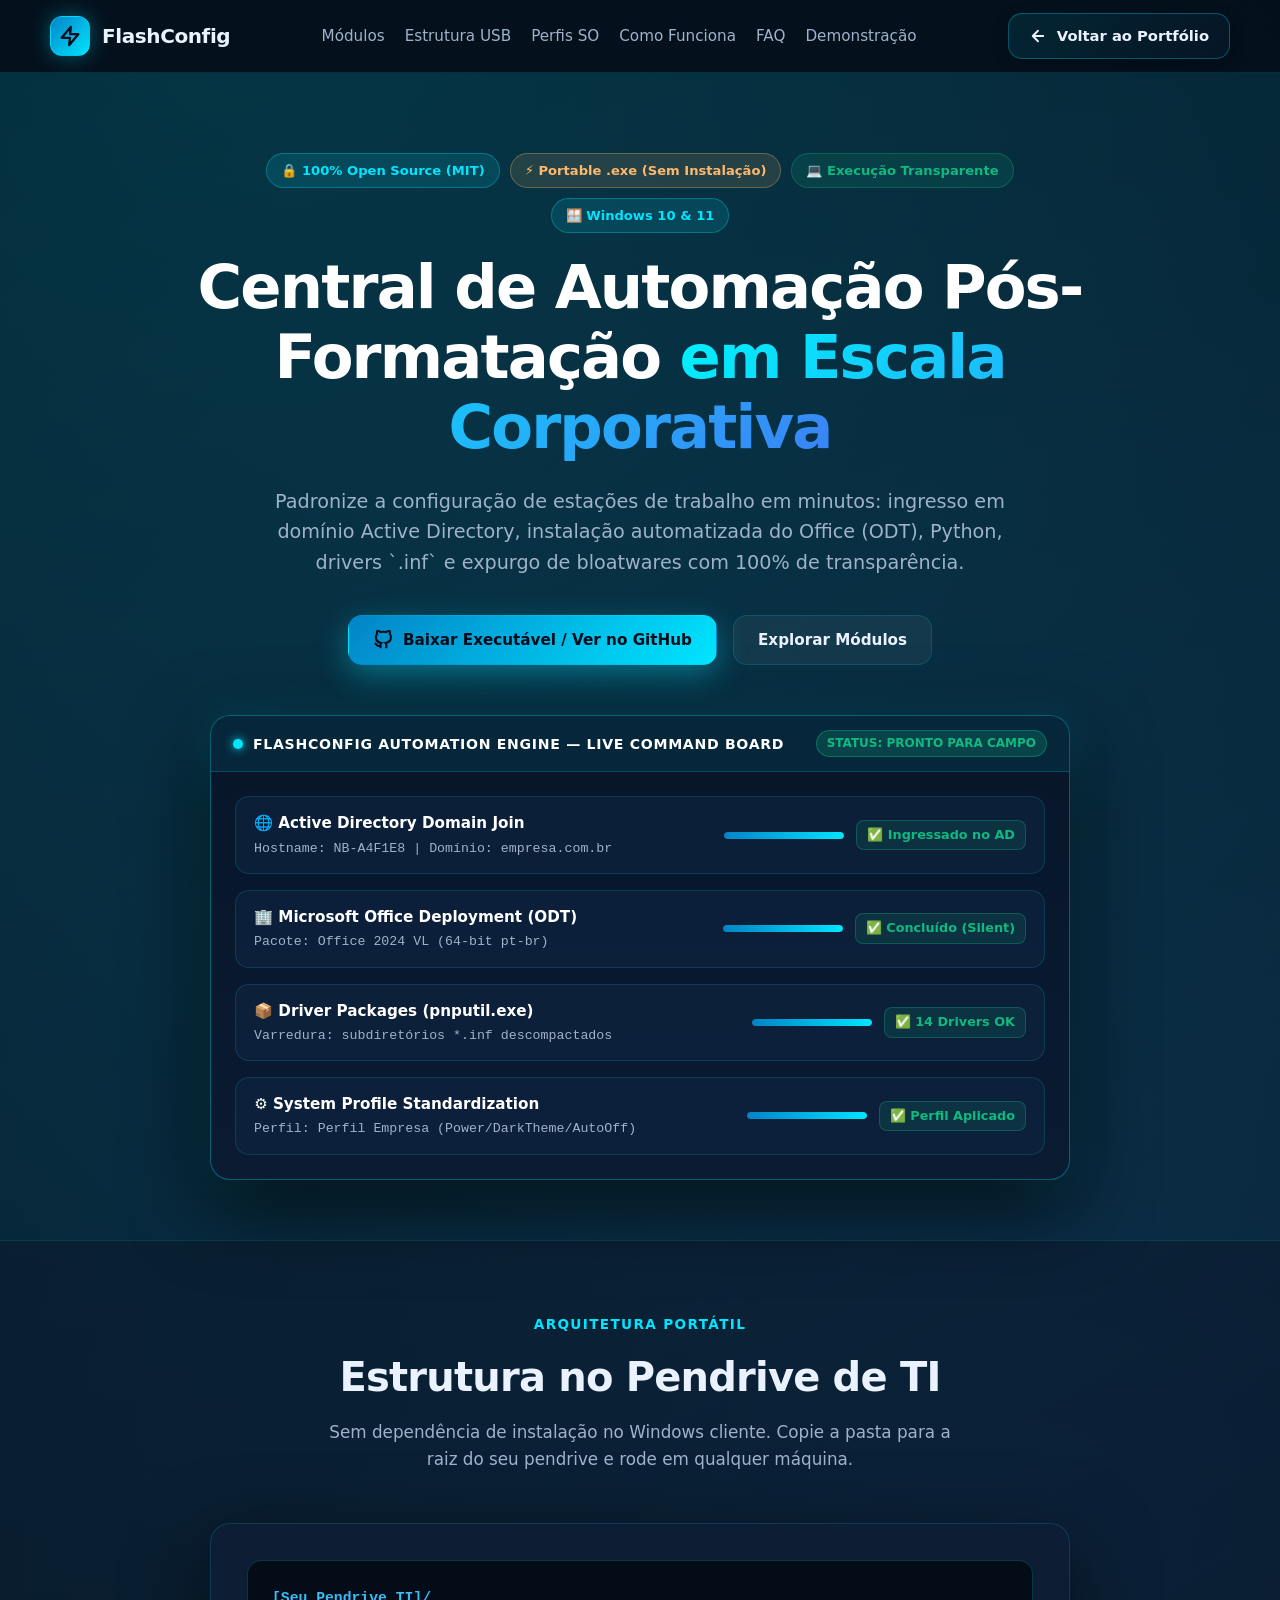
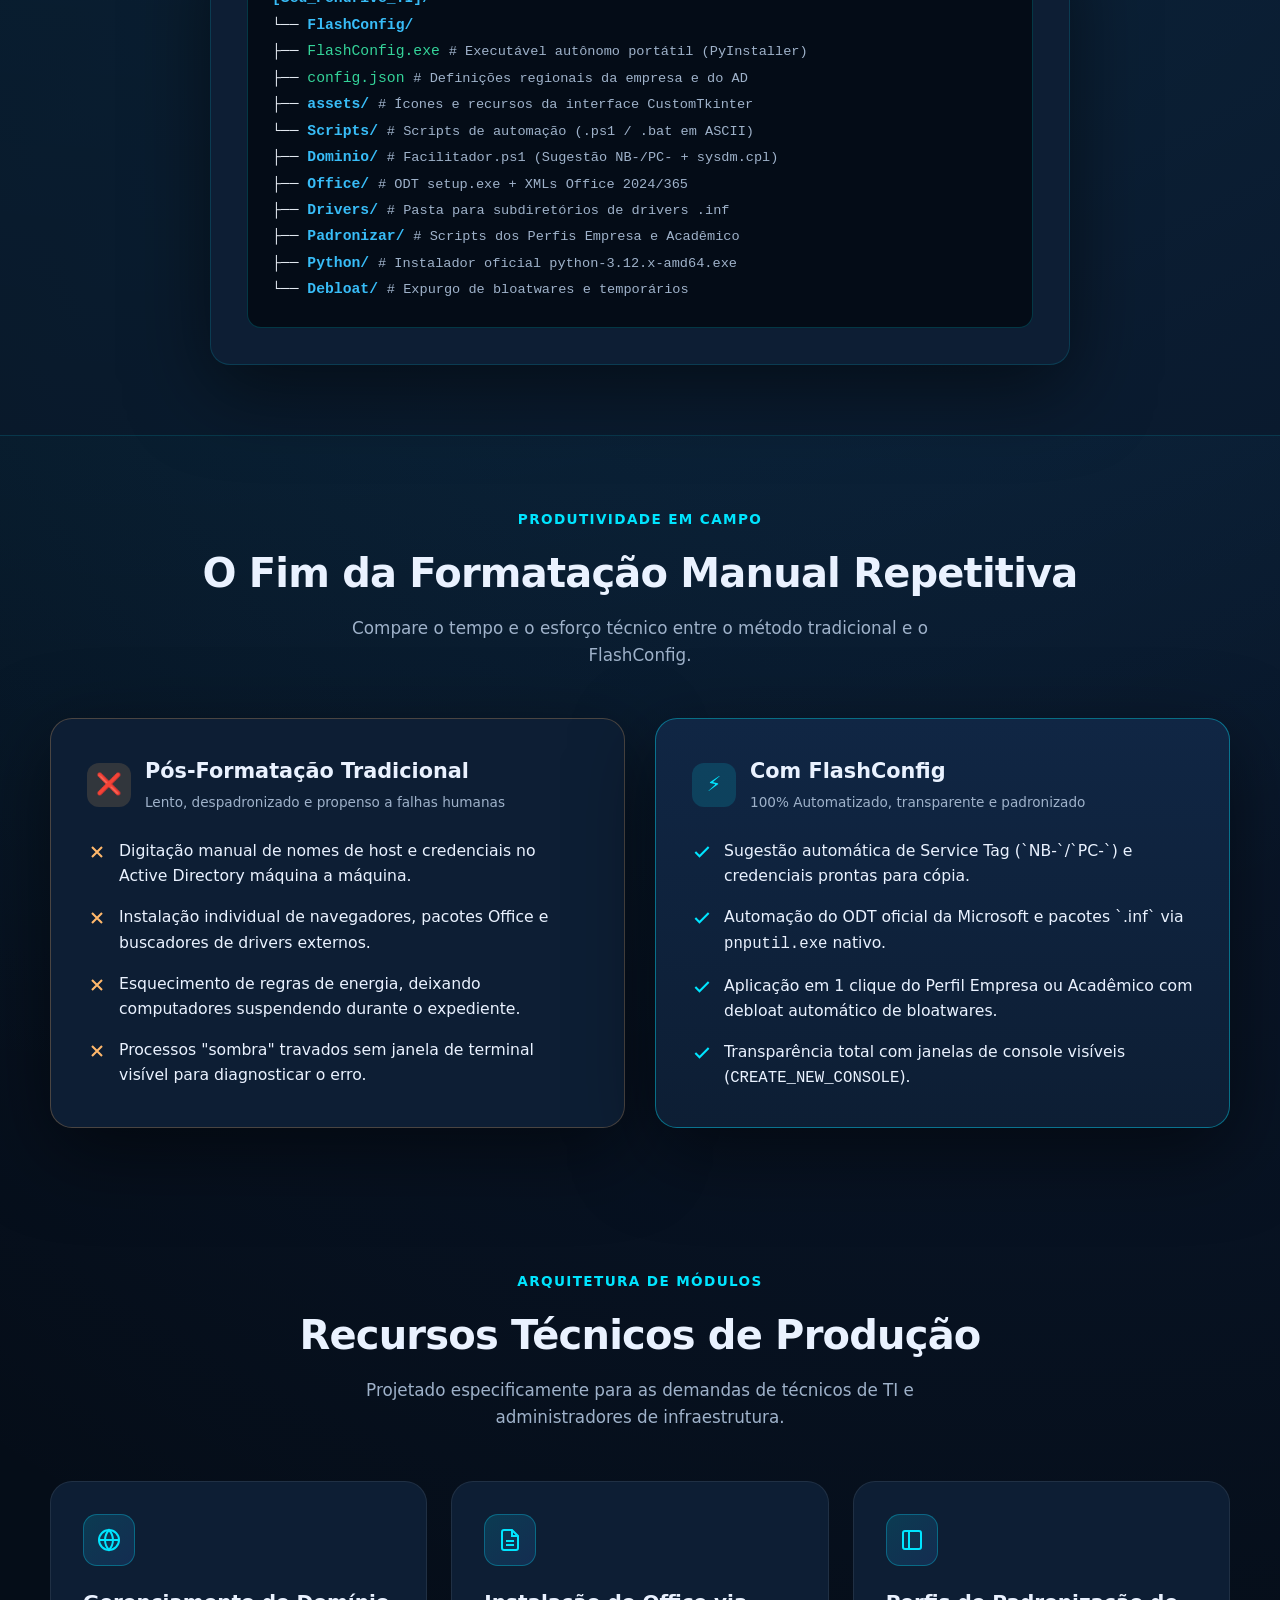
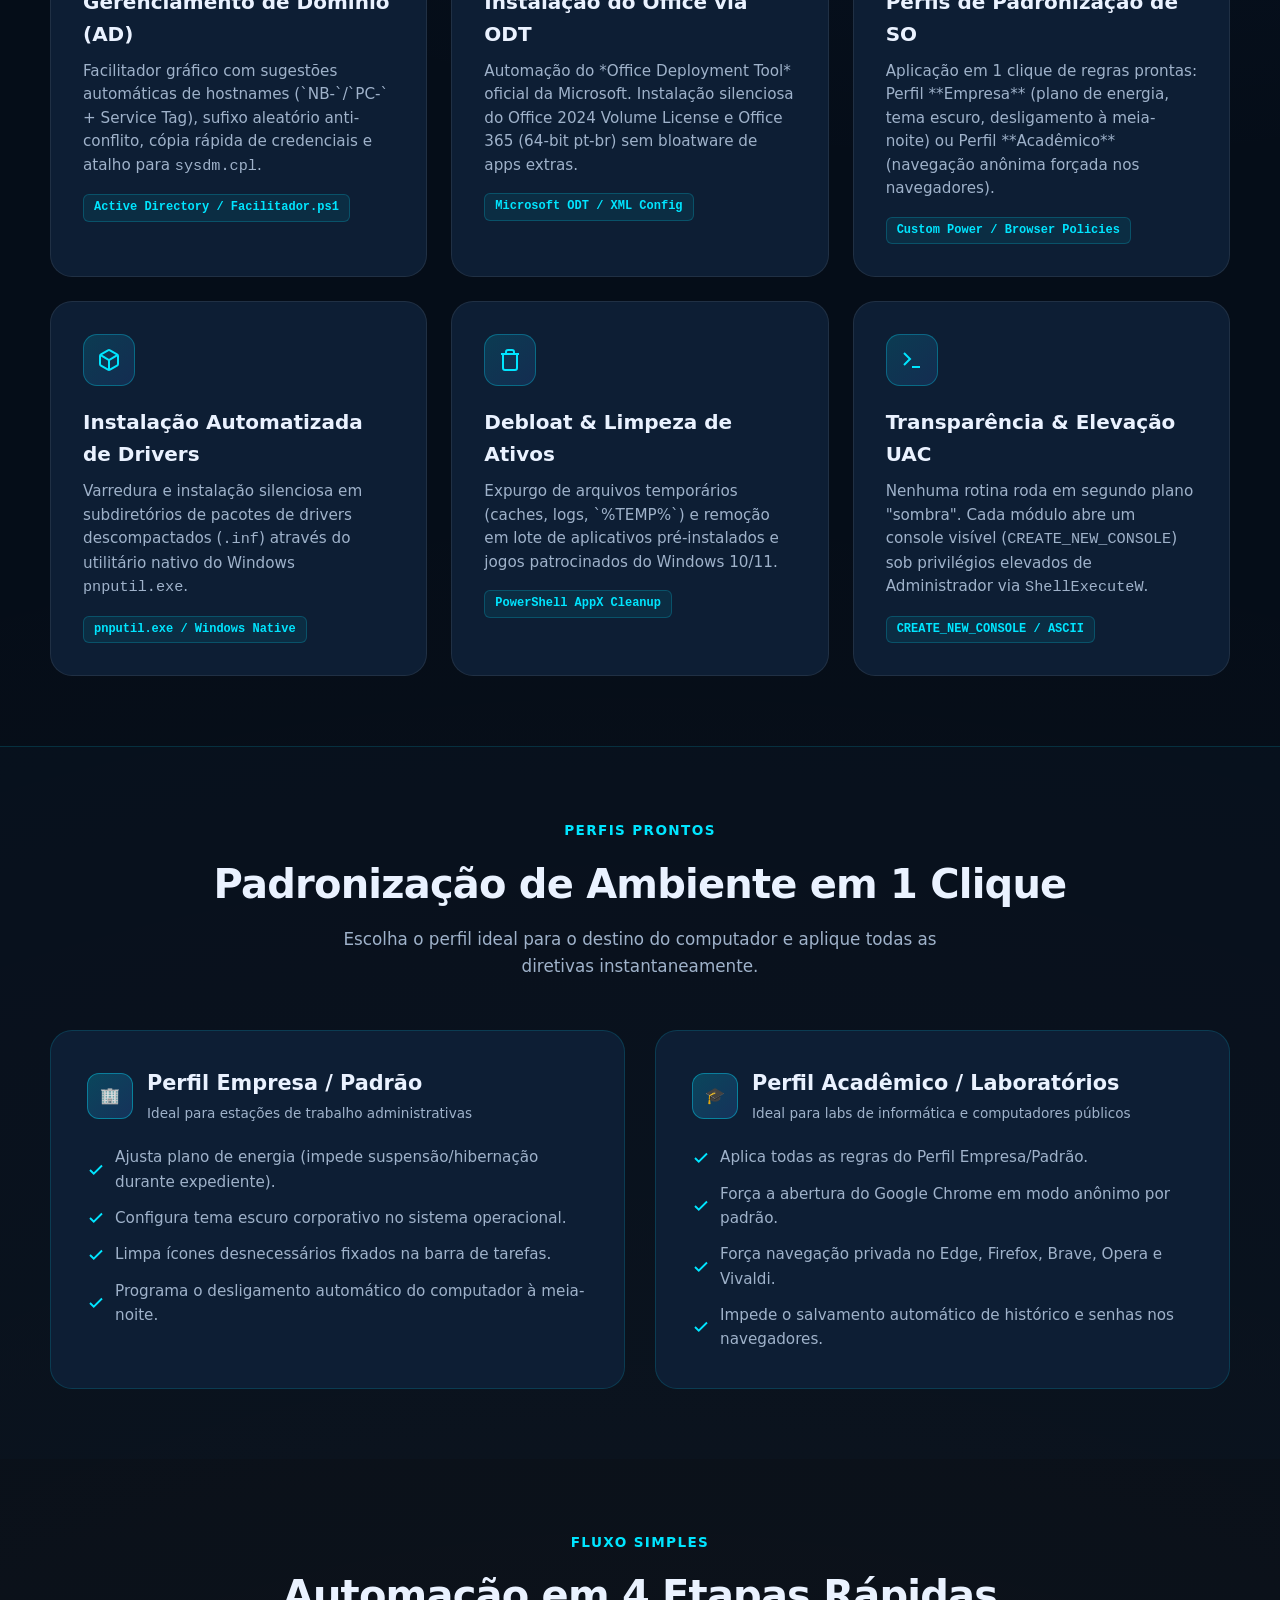
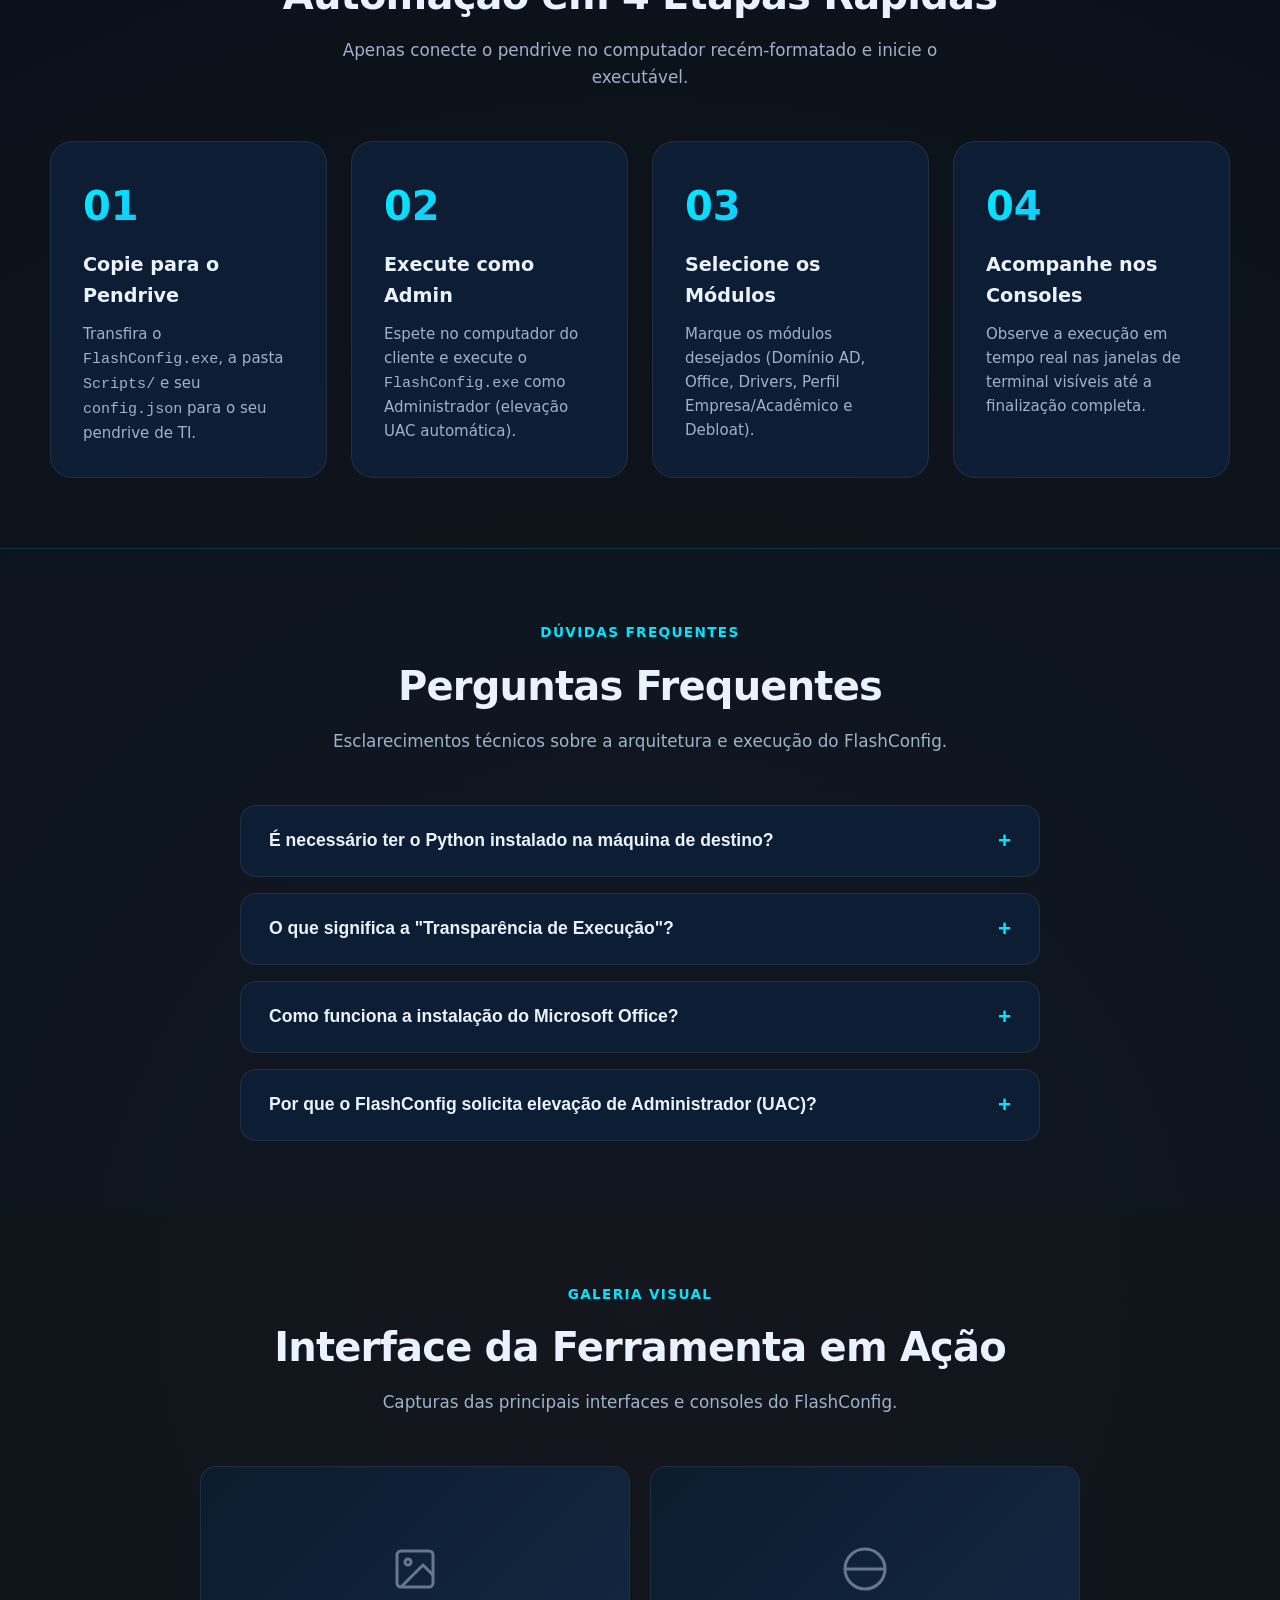
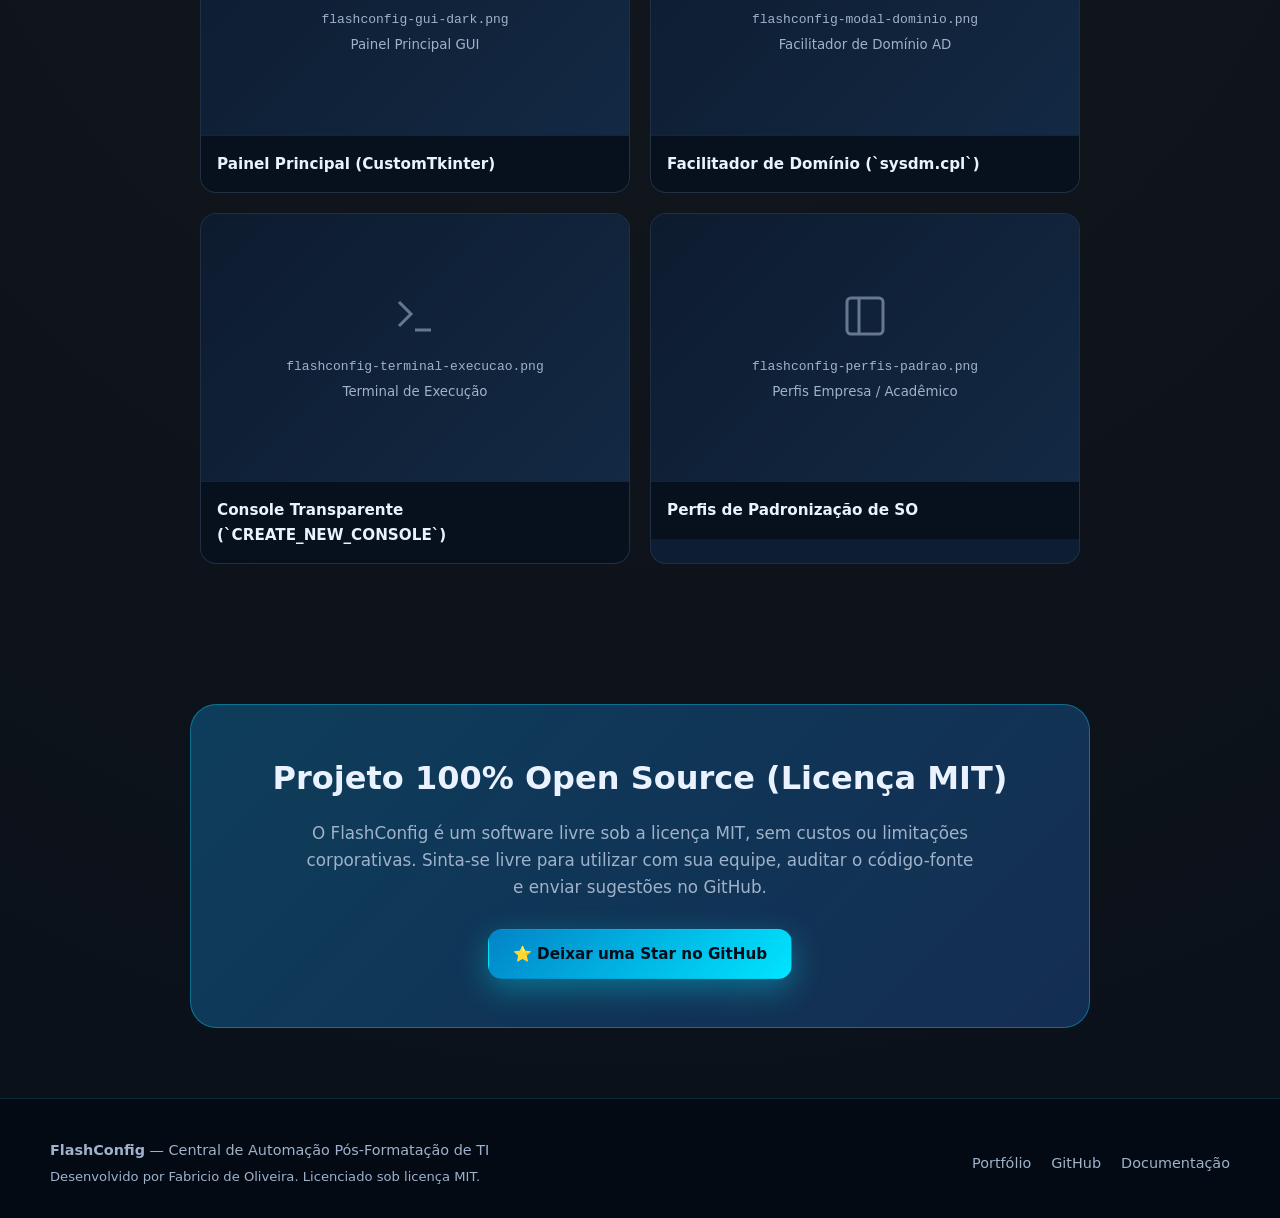
==== projetos/flashconfig/index.html @ 2695c93a "feat: redesign exclusivo da landing page do FlashConfig com Command Center e arvore USB" ====
<!DOCTYPE html>
<html lang="pt-BR">
<head>
  <meta charset="UTF-8" />
  <meta name="viewport" content="width=device-width, initial-scale=1.0" />
  <meta name="description" content="FlashConfig: Central de automação e padronização pós-formatação de TI em ambientes Windows 10/11. Software Open Source portátil (.exe) executado direto do pendrive." />
  <title>FlashConfig — Central de Automação Pós-Formatação de TI</title>
  <link rel="icon" type="image/png" href="../../img/Icone-aba.png" />

  <style>
    :root {
      --bg: #050d18;
      --bg-soft: #0a1728;
      --card: #0d1e34;
      --card-2: #102644;
      --text: #eaf2ff;
      --muted: #9fb2ca;
      --line: rgba(0, 229, 255, 0.15);
      --line-subtle: rgba(255, 255, 255, 0.08);
      --accent: #00e5ff;
      --accent-cyan: #00f2fe;
      --accent-blue: #3b82f6;
      --accent-amber: #ffb86b;
      --success: #10b981;
      --danger: #ffb86b;
      --shadow: 0 24px 80px rgba(0, 0, 0, 0.5);
      --radius: 22px;
      --max: 1180px;
    }

    * {
      box-sizing: border-box;
      margin: 0;
      padding: 0;
    }

    html {
      scroll-behavior: smooth;
    }

    body {
      min-height: 100vh;
      font-family: system-ui, -apple-system, BlinkMacSystemFont, 'Segoe UI', Roboto, Oxygen, Ubuntu, Cantarell, sans-serif;
      background:
        radial-gradient(circle at 20% 0%, rgba(0, 229, 255, 0.18), transparent 35%),
        radial-gradient(circle at 80% 20%, rgba(59, 130, 246, 0.15), transparent 30%),
        radial-gradient(circle at 50% 80%, rgba(255, 184, 107, 0.06), transparent 40%),
        var(--bg);
      color: var(--text);
      line-height: 1.6;
      overflow-x: hidden;
    }

    a {
      color: inherit;
      text-decoration: none;
    }

    img {
      display: block;
      max-width: 100%;
      -webkit-user-drag: none;
      user-drag: none;
      user-select: none;
      -webkit-user-select: none;
      -moz-user-select: none;
      -ms-user-select: none;
    }

    .container {
      width: min(100% - 32px, var(--max));
      margin-inline: auto;
    }

    /* Navbar */
    .navbar {
      position: sticky;
      top: 0;
      z-index: 20;
      backdrop-filter: blur(16px);
      background: rgba(5, 13, 24, 0.88);
      border-bottom: 1px solid var(--line);
    }

    .nav-content {
      min-height: 72px;
      display: flex;
      align-items: center;
      justify-content: space-between;
      gap: 24px;
    }

    .brand {
      display: flex;
      align-items: center;
      gap: 12px;
      font-weight: 800;
      font-size: 1.25rem;
      letter-spacing: -0.02em;
    }

    .brand-icon {
      width: 40px;
      height: 40px;
      display: grid;
      place-items: center;
      border-radius: 12px;
      background: linear-gradient(135deg, #0284c7 0%, #00e5ff 100%);
      border: 1px solid rgba(0, 229, 255, 0.5);
      box-shadow: 0 0 20px rgba(0, 229, 255, 0.35);
    }

    .nav-links {
      display: flex;
      align-items: center;
      gap: 20px;
      list-style: none;
    }

    .nav-links a {
      color: var(--muted);
      font-size: 0.95rem;
      font-weight: 500;
      transition: color 0.2s ease;
    }

    .nav-links a:hover {
      color: var(--accent);
    }

    .nav-actions {
      display: flex;
      align-items: center;
      gap: 12px;
    }

    /* Modern Back Button */
    .btn-back {
      display: inline-flex;
      align-items: center;
      gap: 10px;
      padding: 10px 20px;
      border-radius: 14px;
      font-size: 0.92rem;
      font-weight: 700;
      background: linear-gradient(135deg, rgba(0, 229, 255, 0.1), rgba(59, 130, 246, 0.05));
      border: 1px solid rgba(0, 229, 255, 0.3);
      color: var(--text);
      transition: all 0.25s cubic-bezier(0.4, 0, 0.2, 1);
      white-space: nowrap;
      box-shadow: 0 4px 16px rgba(0, 0, 0, 0.2);
    }

    .btn-back:hover {
      background: linear-gradient(135deg, rgba(0, 229, 255, 0.25), rgba(59, 130, 246, 0.2));
      border-color: rgba(0, 229, 255, 0.6);
      color: #ffffff;
      box-shadow: 0 6px 28px rgba(0, 229, 255, 0.4);
      transform: translateY(-2px);
    }

    .btn-back svg {
      transition: transform 0.25s cubic-bezier(0.4, 0, 0.2, 1);
    }

    .btn-back:hover svg {
      transform: translateX(-4px);
    }

    /* Buttons */
    .btn {
      display: inline-flex;
      align-items: center;
      justify-content: center;
      gap: 10px;
      padding: 12px 24px;
      border-radius: 14px;
      font-weight: 700;
      font-size: 0.95rem;
      transition: all 0.25s cubic-bezier(0.4, 0, 0.2, 1);
      cursor: pointer;
      border: 1px solid transparent;
    }

    .btn-primary {
      background: linear-gradient(135deg, #0284c7 0%, #00e5ff 100%);
      color: #030c1a;
      font-weight: 800;
      box-shadow: 0 10px 30px rgba(0, 229, 255, 0.35);
    }

    .btn-primary:hover {
      transform: translateY(-2px);
      box-shadow: 0 14px 40px rgba(0, 229, 255, 0.5);
      background: linear-gradient(135deg, #38bdf8 0%, #00f2fe 100%);
    }

    .btn-ghost {
      background: rgba(255, 255, 255, 0.05);
      border-color: var(--line);
      color: var(--text);
    }

    .btn-ghost:hover {
      background: rgba(0, 229, 255, 0.12);
      border-color: rgba(0, 229, 255, 0.4);
      color: var(--accent);
      transform: translateY(-2px);
    }

    /* Badges */
    .badge-group {
      display: flex;
      flex-wrap: wrap;
      gap: 10px;
      margin-bottom: 20px;
    }

    .badge {
      display: inline-flex;
      align-items: center;
      gap: 6px;
      padding: 6px 14px;
      border-radius: 999px;
      font-size: 0.82rem;
      font-weight: 600;
      background: rgba(0, 229, 255, 0.12);
      border: 1px solid rgba(0, 229, 255, 0.3);
      color: var(--accent);
    }

    .badge-amber {
      background: rgba(255, 184, 107, 0.12);
      border-color: rgba(255, 184, 107, 0.3);
      color: var(--accent-amber);
    }

    .badge-green {
      background: rgba(16, 185, 129, 0.12);
      border-color: rgba(16, 185, 129, 0.3);
      color: var(--success);
    }

    /* Hero Section */
    .hero {
      padding: 80px 0 60px;
      text-align: center;
      position: relative;
    }

    .hero-content {
      max-width: 900px;
      margin: 0 auto;
    }

    .hero h1 {
      font-size: clamp(2.4rem, 5vw, 3.8rem);
      font-weight: 900;
      line-height: 1.15;
      letter-spacing: -0.03em;
      margin-bottom: 24px;
      color: #ffffff;
    }

    .hero h1 span {
      background: linear-gradient(135deg, var(--accent-cyan), var(--accent-blue));
      -webkit-background-clip: text;
      -webkit-text-fill-color: transparent;
    }

    .hero-subtitle {
      font-size: 1.2rem;
      color: var(--muted);
      margin-bottom: 36px;
      max-width: 780px;
      margin-inline: auto;
    }

    .hero-ctas {
      display: flex;
      justify-content: center;
      flex-wrap: wrap;
      gap: 16px;
      margin-bottom: 50px;
    }

    .mobile-text {
      display: none;
    }

    /* Command Center Board Component (Hero Visual Exclusivo FlashConfig) */
    .command-center-board {
      max-width: 860px;
      margin: 0 auto;
      background: linear-gradient(180deg, #071629 0%, #0a1b32 100%);
      border: 1px solid rgba(0, 229, 255, 0.35);
      border-radius: 20px;
      overflow: hidden;
      box-shadow: 0 25px 80px rgba(0, 0, 0, 0.7), 0 0 40px rgba(0, 229, 255, 0.15);
      text-align: left;
    }

    .board-header {
      background: rgba(0, 229, 255, 0.08);
      padding: 14px 22px;
      display: flex;
      align-items: center;
      justify-content: space-between;
      border-bottom: 1px solid rgba(0, 229, 255, 0.2);
    }

    .board-title-group {
      display: flex;
      align-items: center;
      gap: 10px;
    }

    .board-live-dot {
      width: 10px;
      height: 10px;
      border-radius: 50%;
      background: var(--accent);
      box-shadow: 0 0 10px var(--accent);
      animation: pulse 2s infinite;
    }

    @keyframes pulse {
      0%, 100% { opacity: 1; transform: scale(1); }
      50% { opacity: 0.5; transform: scale(1.2); }
    }

    .board-title {
      font-size: 0.88rem;
      font-weight: 700;
      letter-spacing: 0.05em;
      color: #ffffff;
      text-transform: uppercase;
    }

    .board-badge-live {
      font-size: 0.75rem;
      padding: 3px 10px;
      border-radius: 999px;
      background: rgba(16, 185, 129, 0.2);
      border: 1px solid rgba(16, 185, 129, 0.4);
      color: var(--success);
      font-weight: 700;
    }

    .board-grid {
      padding: 24px;
      display: grid;
      gap: 16px;
    }

    .board-module-card {
      background: rgba(16, 38, 68, 0.6);
      border: 1px solid rgba(0, 229, 255, 0.15);
      border-radius: 14px;
      padding: 14px 18px;
      display: flex;
      align-items: center;
      justify-content: space-between;
      gap: 16px;
      flex-wrap: wrap;
      transition: all 0.25s ease;
    }

    .board-module-card:hover {
      border-color: rgba(0, 229, 255, 0.4);
      background: rgba(16, 38, 68, 0.9);
      transform: translateX(4px);
    }

    .module-info h4 {
      font-size: 0.95rem;
      font-weight: 800;
      color: #ffffff;
      display: flex;
      align-items: center;
      gap: 8px;
    }

    .module-info p {
      font-size: 0.83rem;
      color: var(--muted);
      margin-top: 2px;
      font-family: 'SFMono-Regular', Consolas, monospace;
    }

    .module-status {
      display: flex;
      align-items: center;
      gap: 12px;
    }

    .progress-bar-bg {
      width: 120px;
      height: 7px;
      background: rgba(255, 255, 255, 0.1);
      border-radius: 999px;
      overflow: hidden;
    }

    .progress-bar-fill {
      height: 100%;
      width: 100%;
      background: linear-gradient(90deg, #0284c7, var(--accent));
      border-radius: 999px;
    }

    .status-tag {
      font-size: 0.8rem;
      font-weight: 700;
      color: var(--success);
      background: rgba(16, 185, 129, 0.12);
      padding: 4px 10px;
      border-radius: 8px;
      border: 1px solid rgba(16, 185, 129, 0.3);
      white-space: nowrap;
    }

    /* Section Header */
    .section-title {
      text-align: center;
      margin-bottom: 50px;
    }

    .section-title .eyebrow {
      display: inline-block;
      text-transform: uppercase;
      font-size: 0.85rem;
      font-weight: 800;
      letter-spacing: 0.1em;
      color: var(--accent);
      margin-bottom: 10px;
    }

    .section-title h2 {
      font-size: clamp(1.8rem, 3.5vw, 2.5rem);
      font-weight: 800;
      letter-spacing: -0.02em;
      color: var(--text);
    }

    .section-title p {
      color: var(--muted);
      font-size: 1.05rem;
      margin-top: 10px;
      max-width: 650px;
      margin-inline: auto;
    }

    /* NOVA SEÇÃO: Árvore do Pendrive de TI */
    .pendrive-section {
      padding: 70px 0;
      background: rgba(10, 23, 40, 0.5);
      border-top: 1px solid var(--line);
      border-bottom: 1px solid var(--line);
    }

    .pendrive-container {
      max-width: 860px;
      margin: 0 auto;
      background: var(--card);
      border: 1px solid var(--line);
      border-radius: 20px;
      padding: 36px;
      box-shadow: var(--shadow);
    }

    .pendrive-tree {
      font-family: 'SFMono-Regular', Consolas, 'Liberation Mono', Menlo, monospace;
      font-size: 0.92rem;
      line-height: 1.8;
      color: #e2e8f0;
      background: #040c17;
      padding: 24px;
      border-radius: 14px;
      border: 1px solid rgba(0, 229, 255, 0.2);
      overflow-x: auto;
    }

    .tree-folder { color: #38bdf8; font-weight: 700; }
    .tree-file { color: #34d399; }
    .tree-comment { color: var(--muted); font-size: 0.85rem; }

    /* Dores vs Soluções */
    .comparison-section {
      padding: 70px 0;
    }

    .comparison-grid {
      display: grid;
      grid-template-columns: repeat(auto-fit, minmax(320px, 1fr));
      gap: 30px;
    }

    .comp-card {
      padding: 36px;
      border-radius: var(--radius);
      background: var(--card);
      border: 1px solid var(--line-subtle);
      box-shadow: var(--shadow);
    }

    .comp-card.old-way {
      border-color: rgba(255, 184, 107, 0.25);
    }

    .comp-card.flashconfig-way {
      border-color: rgba(0, 229, 255, 0.4);
      background: linear-gradient(180deg, var(--card-2), var(--card));
    }

    .comp-header {
      display: flex;
      align-items: center;
      gap: 14px;
      margin-bottom: 24px;
    }

    .comp-icon {
      width: 44px;
      height: 44px;
      border-radius: 12px;
      display: grid;
      place-items: center;
      font-size: 1.3rem;
    }

    .old-way .comp-icon {
      background: rgba(255, 184, 107, 0.15);
      color: var(--danger);
    }

    .flashconfig-way .comp-icon {
      background: rgba(0, 229, 255, 0.15);
      color: var(--accent);
    }

    .comp-title h3 {
      font-size: 1.3rem;
      font-weight: 800;
    }

    .comp-title span {
      font-size: 0.85rem;
      color: var(--muted);
    }

    .comp-list {
      list-style: none;
      display: flex;
      flex-direction: column;
      gap: 16px;
    }

    .comp-list li {
      display: flex;
      align-items: flex-start;
      gap: 12px;
      font-size: 0.98rem;
    }

    .comp-list li svg {
      flex-shrink: 0;
      margin-top: 4px;
    }

    /* Features Grid (6 Cards) */
    .features-section {
      padding: 70px 0;
    }

    .features-grid {
      display: grid;
      grid-template-columns: repeat(auto-fit, minmax(320px, 1fr));
      gap: 24px;
    }

    .feature-card {
      padding: 32px;
      border-radius: var(--radius);
      background: var(--card);
      border: 1px solid var(--line-subtle);
      transition: all 0.3s ease;
      position: relative;
    }

    .feature-card:hover {
      transform: translateY(-6px);
      border-color: rgba(0, 229, 255, 0.4);
      box-shadow: 0 20px 50px rgba(0, 0, 0, 0.5), 0 0 20px rgba(0, 229, 255, 0.15);
    }

    .feature-icon {
      width: 52px;
      height: 52px;
      border-radius: 14px;
      background: linear-gradient(135deg, rgba(0, 229, 255, 0.15), rgba(59, 130, 246, 0.15));
      border: 1px solid rgba(0, 229, 255, 0.3);
      display: grid;
      place-items: center;
      color: var(--accent);
      margin-bottom: 20px;
    }

    .feature-card h3 {
      font-size: 1.25rem;
      font-weight: 800;
      margin-bottom: 10px;
    }

    .feature-card p {
      color: var(--muted);
      font-size: 0.95rem;
      line-height: 1.55;
    }

    .feature-tech-tag {
      display: inline-block;
      margin-top: 16px;
      font-size: 0.75rem;
      font-weight: 700;
      padding: 3px 10px;
      border-radius: 6px;
      background: rgba(0, 229, 255, 0.08);
      border: 1px solid rgba(0, 229, 255, 0.2);
      color: var(--accent);
      font-family: monospace;
    }

    /* NOVA SEÇÃO: Perfis de Padronização */
    .profiles-section {
      padding: 70px 0;
      background: rgba(10, 23, 40, 0.3);
      border-top: 1px solid var(--line);
    }

    .profiles-grid {
      display: grid;
      grid-template-columns: repeat(auto-fit, minmax(320px, 1fr));
      gap: 30px;
    }

    .profile-card {
      padding: 36px;
      border-radius: var(--radius);
      background: var(--card);
      border: 1px solid var(--line);
    }

    .profile-header {
      display: flex;
      align-items: center;
      gap: 14px;
      margin-bottom: 20px;
    }

    .profile-icon {
      width: 46px;
      height: 46px;
      border-radius: 12px;
      background: linear-gradient(135deg, rgba(0, 229, 255, 0.2), rgba(59, 130, 246, 0.2));
      border: 1px solid rgba(0, 229, 255, 0.4);
      display: grid;
      place-items: center;
      color: var(--accent);
    }

    .profile-card h3 {
      font-size: 1.3rem;
      font-weight: 800;
    }

    .profile-list {
      list-style: none;
      display: flex;
      flex-direction: column;
      gap: 12px;
    }

    .profile-list li {
      display: flex;
      align-items: center;
      gap: 10px;
      font-size: 0.95rem;
      color: var(--muted);
    }

    .profile-list li svg {
      color: var(--accent);
      flex-shrink: 0;
    }

    /* Steps Section */
    .steps-section {
      padding: 70px 0;
    }

    .steps-grid {
      display: grid;
      grid-template-columns: repeat(auto-fit, minmax(240px, 1fr));
      gap: 24px;
    }

    .step-card {
      padding: 32px;
      border-radius: var(--radius);
      background: var(--card);
      border: 1px solid var(--line-subtle);
    }

    .step-number {
      font-size: 2.5rem;
      font-weight: 900;
      background: linear-gradient(135deg, var(--accent-cyan), var(--accent-blue));
      -webkit-background-clip: text;
      -webkit-text-fill-color: transparent;
      margin-bottom: 12px;
    }

    .step-card h3 {
      font-size: 1.2rem;
      font-weight: 800;
      margin-bottom: 10px;
    }

    .step-card p {
      color: var(--muted);
      font-size: 0.94rem;
    }

    /* Open Source Banner */
    .opensource-section {
      padding: 70px 0;
    }

    .opensource-banner {
      padding: 48px;
      border-radius: calc(var(--radius) * 1.2);
      background: linear-gradient(135deg, rgba(0, 229, 255, 0.12), rgba(59, 130, 246, 0.08)), var(--card-2);
      border: 1px solid rgba(0, 229, 255, 0.35);
      text-align: center;
      max-width: 900px;
      margin: 0 auto;
    }

    .opensource-banner h2 {
      font-size: 2rem;
      font-weight: 800;
      margin-bottom: 16px;
    }

    .opensource-banner p {
      color: var(--muted);
      font-size: 1.05rem;
      margin-bottom: 28px;
      max-width: 680px;
      margin-inline: auto;
    }

    /* FAQ Section */
    .faq-section {
      padding: 70px 0;
      background: rgba(10, 23, 40, 0.3);
      border-top: 1px solid var(--line);
    }

    .faq-container {
      max-width: 800px;
      margin: 0 auto;
      display: flex;
      flex-direction: column;
      gap: 16px;
    }

    .faq-item {
      border: 1px solid var(--line-subtle);
      border-radius: 16px;
      background: var(--card);
      overflow: hidden;
      transition: border-color 0.2s ease;
    }

    .faq-item:hover {
      border-color: rgba(0, 229, 255, 0.3);
    }

    .faq-question {
      padding: 22px 28px;
      width: 100%;
      text-align: left;
      background: none;
      border: none;
      color: var(--text);
      font-size: 1.1rem;
      font-weight: 700;
      cursor: pointer;
      display: flex;
      justify-content: space-between;
      align-items: center;
      gap: 16px;
    }

    .faq-icon {
      font-size: 1.4rem;
      transition: transform 0.3s ease;
      color: var(--accent);
    }

    .faq-item.active .faq-icon {
      transform: rotate(45deg);
    }

    .faq-answer {
      max-height: 0;
      overflow: hidden;
      transition: max-height 0.3s cubic-bezier(0, 1, 0, 1), padding 0.3s ease;
      padding: 0 28px;
      color: var(--muted);
      font-size: 0.98rem;
      line-height: 1.6;
    }

    .faq-item.active .faq-answer {
      max-height: 300px;
      padding: 0 28px 22px;
      transition: max-height 0.3s cubic-bezier(1, 0, 1, 0), padding 0.3s ease;
    }

    /* Screenshots Section (2x2 Grid Max-Width 880px) */
    .screenshots-section {
      padding: 70px 0;
    }

    .screenshots-grid {
      display: grid;
      grid-template-columns: repeat(2, 1fr);
      gap: 20px;
      max-width: 880px;
      margin: 0 auto;
    }

    @media (max-width: 640px) {
      .screenshots-grid {
        grid-template-columns: 1fr;
      }
    }

    .screenshot-item {
      border-radius: 16px;
      overflow: hidden;
      border: 1px solid var(--line-subtle);
      background: var(--card);
      cursor: pointer;
      transition: all 0.3s ease;
      position: relative;
    }

    .screenshot-item:hover {
      transform: scale(1.02);
      border-color: var(--accent);
      box-shadow: 0 16px 40px rgba(0, 0, 0, 0.4);
    }

    .screenshot-img {
      width: 100%;
      aspect-ratio: 16/10;
      object-fit: cover;
      display: block;
      border-bottom: 1px solid var(--line-subtle);
    }

    .screenshot-placeholder {
      aspect-ratio: 16/10;
      background: linear-gradient(135deg, #0d1b2e, #132944);
      display: flex;
      flex-direction: column;
      align-items: center;
      justify-content: center;
      gap: 12px;
      color: var(--muted);
      padding: 20px;
      text-align: center;
    }

    .screenshot-placeholder svg {
      opacity: 0.6;
    }

    .screenshot-caption {
      padding: 16px;
      font-weight: 700;
      font-size: 0.95rem;
      border-top: 1px solid var(--line-subtle);
      background: rgba(5, 13, 24, 0.8);
    }

    /* Lightbox Modal */
    .lightbox-modal {
      display: none;
      position: fixed;
      inset: 0;
      z-index: 100;
      background: rgba(3, 8, 16, 0.92);
      backdrop-filter: blur(12px);
      place-items: center;
      padding: 24px;
    }

    .lightbox-modal.active {
      display: grid;
    }

    .lightbox-content {
      max-width: 1000px;
      width: 100%;
      position: relative;
    }

    .lightbox-close {
      position: absolute;
      top: -48px;
      right: 0;
      background: rgba(255, 255, 255, 0.1);
      border: 1px solid var(--line);
      color: #fff;
      width: 36px;
      height: 36px;
      border-radius: 50%;
      font-size: 1.2rem;
      cursor: pointer;
      display: grid;
      place-items: center;
    }

    .lightbox-img {
      width: 100%;
      border-radius: 16px;
      border: 1px solid var(--line);
      box-shadow: 0 30px 90px rgba(0, 0, 0, 0.8);
    }

    /* Footer */
    footer {
      padding: 40px 0;
      border-top: 1px solid var(--line);
      background: #030a14;
      color: var(--muted);
      font-size: 0.9rem;
    }

    .footer-content {
      display: flex;
      justify-content: space-between;
      align-items: center;
      flex-wrap: wrap;
      gap: 20px;
    }

    .footer-links {
      display: flex;
      gap: 20px;
      list-style: none;
    }

    .footer-links a:hover {
      color: var(--accent);
    }

    /* Responsive adjustments */
    @media (max-width: 768px) {
      .desktop-text { display: none; }
      .mobile-text { display: inline; }
      .nav-links { display: none; }
      .btn-back { padding: 8px 14px; font-size: 0.85rem; }
      .hero { padding: 50px 0 40px; }
      .hero-ctas .btn { padding: 10px 18px; font-size: 0.9rem; gap: 8px; }
      .opensource-banner { padding: 30px 20px; }
      .pendrive-container { padding: 24px 16px; }
    }

    @media (max-width: 480px) {
      .container { width: min(100% - 20px, var(--max)); }
      .nav-content { min-height: 62px; gap: 8px; }
      .brand { font-size: 1.1rem; gap: 8px; }
      .brand-icon { width: 34px; height: 34px; font-size: 0.9rem; }
      .btn-back { padding: 7px 12px; font-size: 0.8rem; gap: 6px; border-radius: 10px; }
      .hero-ctas .btn { padding: 10px 14px; font-size: 0.84rem; gap: 6px; }
    }

    @media (max-width: 360px) {
      .container { width: min(100% - 16px, var(--max)); }
      .brand span { font-size: 0.98rem; }
      .btn-back { padding: 6px 9px; font-size: 0.78rem; gap: 5px; }
    }
  </style>
</head>
<body>

  <!-- Navbar -->
  <nav class="navbar">
    <div class="container nav-content">
      <a href="#" class="brand">
        <div class="brand-icon">
          <svg width="22" height="22" viewBox="0 0 24 24" fill="none" stroke="#030c1a" stroke-width="2.5" stroke-linecap="round" stroke-linejoin="round">
            <polygon points="13 2 3 14 12 14 11 22 21 10 12 10 13 2"></polygon>
          </svg>
        </div>
        <span>FlashConfig</span>
      </a>
      <ul class="nav-links">
        <li><a href="#recursos">Módulos</a></li>
        <li><a href="#pendrive">Estrutura USB</a></li>
        <li><a href="#perfis">Perfis SO</a></li>
        <li><a href="#passos">Como Funciona</a></li>
        <li><a href="#faq">FAQ</a></li>
        <li><a href="#prints">Demonstração</a></li>
      </ul>
      <div class="nav-actions">
        <a href="../../index.html#projetos" class="btn-back">
          <svg width="18" height="18" viewBox="0 0 24 24" fill="none" stroke="currentColor" stroke-width="2.5" stroke-linecap="round" stroke-linejoin="round"><path d="M19 12H5M12 19l-7-7 7-7"/></svg>
          <span>Voltar ao Portfólio</span>
        </a>
      </div>
    </div>
  </nav>

  <!-- Hero Section -->
  <header class="hero">
    <div class="container hero-content">
      <div class="badge-group" style="justify-content: center;">
        <span class="badge">🔒 100% Open Source (MIT)</span>
        <span class="badge badge-amber">⚡ Portable .exe (Sem Instalação)</span>
        <span class="badge badge-green">💻 Execução Transparente</span>
        <span class="badge">🪟 Windows 10 & 11</span>
      </div>
      <h1>Central de Automação Pós-Formatação <span>em Escala Corporativa</span></h1>
      <p class="hero-subtitle">
        Padronize a configuração de estações de trabalho em minutos: ingresso em domínio Active Directory, instalação automatizada do Office (ODT), Python, drivers `.inf` e expurgo de bloatwares com 100% de transparência.
      </p>
      <div class="hero-ctas">
        <a href="https://github.com/FabraOliveira/FlashConfig" target="_blank" rel="noopener noreferrer" class="btn btn-primary">
          <svg width="20" height="20" viewBox="0 0 24 24" fill="none" stroke="currentColor" stroke-width="2.5"><path d="M9 19c-5 1.5-5-2.5-7-3m14 6v-3.87a3.37 3.37 0 0 0-.94-2.61c3.14-.35 6.44-1.54 6.44-7A5.44 5.44 0 0 0 20 4.77 5.07 5.07 0 0 0 19.91 1S18.73.65 16 2.48a13.38 13.38 0 0 0-7 0C6.27.65 5.09 1 5.09 1A5.07 5.07 0 0 0 5 4.77a5.44 5.44 0 0 0-1.5 3.78c0 5.42 3.3 6.61 6.44 7A3.37 3.37 0 0 0 9 18.13V22"></path></svg>
          <span class="desktop-text">Baixar Executável / Ver no GitHub</span>
          <span class="mobile-text">Baixar / Ver no GitHub</span>
        </a>
        <a href="#recursos" class="btn btn-ghost">
          Explorar Módulos
        </a>
      </div>

      <!-- FlashConfig Command Center Board Component (Hero Visual Exclusivo) -->
      <div class="command-center-board">
        <div class="board-header">
          <div class="board-title-group">
            <span class="board-live-dot"></span>
            <span class="board-title">FlashConfig Automation Engine — Live Command Board</span>
          </div>
          <span class="board-badge-live">STATUS: PRONTO PARA CAMPO</span>
        </div>
        <div class="board-grid">
          <!-- Módulo 1 -->
          <div class="board-module-card">
            <div class="module-info">
              <h4>🌐 Active Directory Domain Join</h4>
              <p>Hostname: NB-A4F1E8 | Domínio: empresa.com.br</p>
            </div>
            <div class="module-status">
              <div class="progress-bar-bg"><div class="progress-bar-fill"></div></div>
              <span class="status-tag">✅ Ingressado no AD</span>
            </div>
          </div>

          <!-- Módulo 2 -->
          <div class="board-module-card">
            <div class="module-info">
              <h4>🏢 Microsoft Office Deployment (ODT)</h4>
              <p>Pacote: Office 2024 VL (64-bit pt-br)</p>
            </div>
            <div class="module-status">
              <div class="progress-bar-bg"><div class="progress-bar-fill"></div></div>
              <span class="status-tag">✅ Concluído (Silent)</span>
            </div>
          </div>

          <!-- Módulo 3 -->
          <div class="board-module-card">
            <div class="module-info">
              <h4>📦 Driver Packages (pnputil.exe)</h4>
              <p>Varredura: subdiretórios *.inf descompactados</p>
            </div>
            <div class="module-status">
              <div class="progress-bar-bg"><div class="progress-bar-fill"></div></div>
              <span class="status-tag">✅ 14 Drivers OK</span>
            </div>
          </div>

          <!-- Módulo 4 -->
          <div class="board-module-card">
            <div class="module-info">
              <h4>⚙️ System Profile Standardization</h4>
              <p>Perfil: Perfil Empresa (Power/DarkTheme/AutoOff)</p>
            </div>
            <div class="module-status">
              <div class="progress-bar-bg"><div class="progress-bar-fill"></div></div>
              <span class="status-tag">✅ Perfil Aplicado</span>
            </div>
          </div>
        </div>
      </div>
    </div>
  </header>

  <!-- NOVA SEÇÃO EXCLUSIVA: Estrutura do Pendrive de TI -->
  <section id="pendrive" class="pendrive-section">
    <div class="container">
      <div class="section-title">
        <span class="eyebrow">Arquitetura Portátil</span>
        <h2>Estrutura no Pendrive de TI</h2>
        <p>Sem dependência de instalação no Windows cliente. Copie a pasta para a raiz do seu pendrive e rode em qualquer máquina.</p>
      </div>

      <div class="pendrive-container">
        <div class="pendrive-tree">
          <div><span class="tree-folder">[Seu_Pendrive_TI]/</span></div>
          <div>└── <span class="tree-folder">FlashConfig/</span></div>
          <div>    ├── <span class="tree-file">FlashConfig.exe</span>          <span class="tree-comment"># Executável autônomo portátil (PyInstaller)</span></div>
          <div>    ├── <span class="tree-file">config.json</span>              <span class="tree-comment"># Definições regionais da empresa e do AD</span></div>
          <div>    ├── <span class="tree-folder">assets/</span>                  <span class="tree-comment"># Ícones e recursos da interface CustomTkinter</span></div>
          <div>    └── <span class="tree-folder">Scripts/</span>                 <span class="tree-comment"># Scripts de automação (.ps1 / .bat em ASCII)</span></div>
          <div>        ├── <span class="tree-folder">Dominio/</span>             <span class="tree-comment"># Facilitador.ps1 (Sugestão NB-/PC- + sysdm.cpl)</span></div>
          <div>        ├── <span class="tree-folder">Office/</span>              <span class="tree-comment"># ODT setup.exe + XMLs Office 2024/365</span></div>
          <div>        ├── <span class="tree-folder">Drivers/</span>             <span class="tree-comment"># Pasta para subdiretórios de drivers .inf</span></div>
          <div>        ├── <span class="tree-folder">Padronizar/</span>          <span class="tree-comment"># Scripts dos Perfis Empresa e Acadêmico</span></div>
          <div>        ├── <span class="tree-folder">Python/</span>              <span class="tree-comment"># Instalador oficial python-3.12.x-amd64.exe</span></div>
          <div>        └── <span class="tree-folder">Debloat/</span>             <span class="tree-comment"># Expurgo de bloatwares e temporários</span></div>
        </div>
      </div>
    </div>
  </section>

  <!-- Dores vs Soluções -->
  <section id="dores" class="comparison-section">
    <div class="container">
      <div class="section-title">
        <span class="eyebrow">Produtividade em campo</span>
        <h2>O Fim da Formatação Manual Repetitiva</h2>
        <p>Compare o tempo e o esforço técnico entre o método tradicional e o FlashConfig.</p>
      </div>

      <div class="comparison-grid">
        <!-- Método Tradicional -->
        <article class="comp-card old-way">
          <div class="comp-header">
            <div class="comp-icon">❌</div>
            <div class="comp-title">
              <h3>Pós-Formatação Tradicional</h3>
              <span>Lento, despadronizado e propenso a falhas humanas</span>
            </div>
          </div>
          <ul class="comp-list">
            <li>
              <svg width="20" height="20" fill="none" stroke="#ffb86b" stroke-width="2.5" viewBox="0 0 24 24"><path d="M18 6L6 18M6 6l12 12"></path></svg>
              <span>Digitação manual de nomes de host e credenciais no Active Directory máquina a máquina.</span>
            </li>
            <li>
              <svg width="20" height="20" fill="none" stroke="#ffb86b" stroke-width="2.5" viewBox="0 0 24 24"><path d="M18 6L6 18M6 6l12 12"></path></svg>
              <span>Instalação individual de navegadores, pacotes Office e buscadores de drivers externos.</span>
            </li>
            <li>
              <svg width="20" height="20" fill="none" stroke="#ffb86b" stroke-width="2.5" viewBox="0 0 24 24"><path d="M18 6L6 18M6 6l12 12"></path></svg>
              <span>Esquecimento de regras de energia, deixando computadores suspendendo durante o expediente.</span>
            </li>
            <li>
              <svg width="20" height="20" fill="none" stroke="#ffb86b" stroke-width="2.5" viewBox="0 0 24 24"><path d="M18 6L6 18M6 6l12 12"></path></svg>
              <span>Processos "sombra" travados sem janela de terminal visível para diagnosticar o erro.</span>
            </li>
          </ul>
        </article>

        <!-- Com FlashConfig -->
        <article class="comp-card flashconfig-way">
          <div class="comp-header">
            <div class="comp-icon">⚡</div>
            <div class="comp-title">
              <h3>Com FlashConfig</h3>
              <span>100% Automatizado, transparente e padronizado</span>
            </div>
          </div>
          <ul class="comp-list">
            <li>
              <svg width="20" height="20" fill="none" stroke="#00e5ff" stroke-width="2.5" viewBox="0 0 24 24"><path d="M20 6L9 17l-5-5"></path></svg>
              <span>Sugestão automática de Service Tag (`NB-`/`PC-`) e credenciais prontas para cópia.</span>
            </li>
            <li>
              <svg width="20" height="20" fill="none" stroke="#00e5ff" stroke-width="2.5" viewBox="0 0 24 24"><path d="M20 6L9 17l-5-5"></path></svg>
              <span>Automação do ODT oficial da Microsoft e pacotes `.inf` via <code>pnputil.exe</code> nativo.</span>
            </li>
            <li>
              <svg width="20" height="20" fill="none" stroke="#00e5ff" stroke-width="2.5" viewBox="0 0 24 24"><path d="M20 6L9 17l-5-5"></path></svg>
              <span>Aplicação em 1 clique do Perfil Empresa ou Acadêmico com debloat automático de bloatwares.</span>
            </li>
            <li>
              <svg width="20" height="20" fill="none" stroke="#00e5ff" stroke-width="2.5" viewBox="0 0 24 24"><path d="M20 6L9 17l-5-5"></path></svg>
              <span>Transparência total com janelas de console visíveis (<code>CREATE_NEW_CONSOLE</code>).</span>
            </li>
          </ul>
        </article>
      </div>
    </div>
  </section>

  <!-- Features Grid (6 Symmetrical Cards with Tech Tags) -->
  <section id="recursos" class="features-section">
    <div class="container">
      <div class="section-title">
        <span class="eyebrow">Arquitetura de Módulos</span>
        <h2>Recursos Técnicos de Produção</h2>
        <p>Projetado especificamente para as demandas de técnicos de TI e administradores de infraestrutura.</p>
      </div>

      <div class="features-grid">
        <!-- Card 1 -->
        <article class="feature-card">
          <div class="feature-icon">
            <svg width="24" height="24" fill="none" stroke="currentColor" stroke-width="2" viewBox="0 0 24 24"><circle cx="12" cy="12" r="10"></circle><line x1="2" y1="12" x2="22" y2="12"></line><path d="M12 2a15.3 15.3 0 0 1 4 10 15.3 15.3 0 0 1-4 10 15.3 15.3 0 0 1-4-10 15.3 15.3 0 0 1 4-10z"></path></svg>
          </div>
          <h3>Gerenciamento de Domínio (AD)</h3>
          <p>Facilitador gráfico com sugestões automáticas de hostnames (`NB-`/`PC-` + Service Tag), sufixo aleatório anti-conflito, cópia rápida de credenciais e atalho para <code>sysdm.cpl</code>.</p>
          <span class="feature-tech-tag">Active Directory / Facilitador.ps1</span>
        </article>

        <!-- Card 2 -->
        <article class="feature-card">
          <div class="feature-icon">
            <svg width="24" height="24" fill="none" stroke="currentColor" stroke-width="2" viewBox="0 0 24 24"><path d="M14 2H6a2 2 0 0 0-2 2v16a2 2 0 0 0 2 2h12a2 2 0 0 0 2-2V8z"></path><polyline points="14 2 14 8 20 8"></polyline><line x1="16" y1="13" x2="8" y2="13"></line><line x1="16" y1="17" x2="8" y2="17"></line></svg>
          </div>
          <h3>Instalação do Office via ODT</h3>
          <p>Automação do *Office Deployment Tool* oficial da Microsoft. Instalação silenciosa do Office 2024 Volume License e Office 365 (64-bit pt-br) sem bloatware de apps extras.</p>
          <span class="feature-tech-tag">Microsoft ODT / XML Config</span>
        </article>

        <!-- Card 3 -->
        <article class="feature-card">
          <div class="feature-icon">
            <svg width="24" height="24" fill="none" stroke="currentColor" stroke-width="2" viewBox="0 0 24 24"><rect x="3" y="3" width="18" height="18" rx="2" ry="2"></rect><line x1="9" y1="3" x2="9" y2="21"></line></svg>
          </div>
          <h3>Perfis de Padronização de SO</h3>
          <p>Aplicação em 1 clique de regras prontas: Perfil **Empresa** (plano de energia, tema escuro, desligamento à meia-noite) ou Perfil **Acadêmico** (navegação anônima forçada nos navegadores).</p>
          <span class="feature-tech-tag">Custom Power / Browser Policies</span>
        </article>

        <!-- Card 4 -->
        <article class="feature-card">
          <div class="feature-icon">
            <svg width="24" height="24" fill="none" stroke="currentColor" stroke-width="2" viewBox="0 0 24 24"><path d="M21 16V8a2 2 0 0 0-1-1.73l-7-4a2 2 0 0 0-2 0l-7 4A2 2 0 0 0 3 8v8a2 2 0 0 0 1 1.73l7 4a2 2 0 0 0 2 0l7-4A2 2 0 0 0 21 16z"></path><polyline points="3.27 6.96 12 12.01 20.73 6.96"></polyline><line x1="12" y1="22.08" x2="12" y2="12"></line></svg>
          </div>
          <h3>Instalação Automatizada de Drivers</h3>
          <p>Varredura e instalação silenciosa em subdiretórios de pacotes de drivers descompactados (<code>.inf</code>) através do utilitário nativo do Windows <code>pnputil.exe</code>.</p>
          <span class="feature-tech-tag">pnputil.exe / Windows Native</span>
        </article>

        <!-- Card 5 -->
        <article class="feature-card">
          <div class="feature-icon">
            <svg width="24" height="24" fill="none" stroke="currentColor" stroke-width="2" viewBox="0 0 24 24"><path d="M3 6h18M19 6v14a2 2 0 0 1-2 2H7a2 2 0 0 1-2-2V6m3 0V4a2 2 0 0 1 2-2h4a2 2 0 0 1 2 2v2"></path></svg>
          </div>
          <h3>Debloat & Limpeza de Ativos</h3>
          <p>Expurgo de arquivos temporários (caches, logs, `%TEMP%`) e remoção em lote de aplicativos pré-instalados e jogos patrocinados do Windows 10/11.</p>
          <span class="feature-tech-tag">PowerShell AppX Cleanup</span>
        </article>

        <!-- Card 6 -->
        <article class="feature-card">
          <div class="feature-icon">
            <svg width="24" height="24" fill="none" stroke="currentColor" stroke-width="2" viewBox="0 0 24 24"><polyline points="4 17 10 11 4 5"></polyline><line x1="12" y1="19" x2="20" y2="19"></line></svg>
          </div>
          <h3>Transparência & Elevação UAC</h3>
          <p>Nenhuma rotina roda em segundo plano "sombra". Cada módulo abre um console visível (<code>CREATE_NEW_CONSOLE</code>) sob privilégios elevados de Administrador via <code>ShellExecuteW</code>.</p>
          <span class="feature-tech-tag">CREATE_NEW_CONSOLE / ASCII</span>
        </article>
      </div>
    </div>
  </section>

  <!-- NOVA SEÇÃO EXCLUSIVA: Perfis Corporativo vs Acadêmico -->
  <section id="perfis" class="profiles-section">
    <div class="container">
      <div class="section-title">
        <span class="eyebrow">Perfis prontos</span>
        <h2>Padronização de Ambiente em 1 Clique</h2>
        <p>Escolha o perfil ideal para o destino do computador e aplique todas as diretivas instantaneamente.</p>
      </div>

      <div class="profiles-grid">
        <!-- Perfil Empresa -->
        <div class="profile-card">
          <div class="profile-header">
            <div class="profile-icon">🏢</div>
            <div>
              <h3>Perfil Empresa / Padrão</h3>
              <span style="font-size: 0.85rem; color: var(--muted);">Ideal para estações de trabalho administrativas</span>
            </div>
          </div>
          <ul class="profile-list">
            <li>
              <svg width="18" height="18" fill="none" stroke="currentColor" stroke-width="2.5" viewBox="0 0 24 24"><polyline points="20 6 9 17 4 12"></polyline></svg>
              <span>Ajusta plano de energia (impede suspensão/hibernação durante expediente).</span>
            </li>
            <li>
              <svg width="18" height="18" fill="none" stroke="currentColor" stroke-width="2.5" viewBox="0 0 24 24"><polyline points="20 6 9 17 4 12"></polyline></svg>
              <span>Configura tema escuro corporativo no sistema operacional.</span>
            </li>
            <li>
              <svg width="18" height="18" fill="none" stroke="currentColor" stroke-width="2.5" viewBox="0 0 24 24"><polyline points="20 6 9 17 4 12"></polyline></svg>
              <span>Limpa ícones desnecessários fixados na barra de tarefas.</span>
            </li>
            <li>
              <svg width="18" height="18" fill="none" stroke="currentColor" stroke-width="2.5" viewBox="0 0 24 24"><polyline points="20 6 9 17 4 12"></polyline></svg>
              <span>Programa o desligamento automático do computador à meia-noite.</span>
            </li>
          </ul>
        </div>

        <!-- Perfil Acadêmico -->
        <div class="profile-card">
          <div class="profile-header">
            <div class="profile-icon">🎓</div>
            <div>
              <h3>Perfil Acadêmico / Laboratórios</h3>
              <span style="font-size: 0.85rem; color: var(--muted);">Ideal para labs de informática e computadores públicos</span>
            </div>
          </div>
          <ul class="profile-list">
            <li>
              <svg width="18" height="18" fill="none" stroke="currentColor" stroke-width="2.5" viewBox="0 0 24 24"><polyline points="20 6 9 17 4 12"></polyline></svg>
              <span>Aplica todas as regras do Perfil Empresa/Padrão.</span>
            </li>
            <li>
              <svg width="18" height="18" fill="none" stroke="currentColor" stroke-width="2.5" viewBox="0 0 24 24"><polyline points="20 6 9 17 4 12"></polyline></svg>
              <span>Força a abertura do Google Chrome em modo anônimo por padrão.</span>
            </li>
            <li>
              <svg width="18" height="18" fill="none" stroke="currentColor" stroke-width="2.5" viewBox="0 0 24 24"><polyline points="20 6 9 17 4 12"></polyline></svg>
              <span>Força navegação privada no Edge, Firefox, Brave, Opera e Vivaldi.</span>
            </li>
            <li>
              <svg width="18" height="18" fill="none" stroke="currentColor" stroke-width="2.5" viewBox="0 0 24 24"><polyline points="20 6 9 17 4 12"></polyline></svg>
              <span>Impede o salvamento automático de histórico e senhas nos navegadores.</span>
            </li>
          </ul>
        </div>
      </div>
    </div>
  </section>

  <!-- Como Funciona em 4 Passos -->
  <section id="passos" class="steps-section">
    <div class="container">
      <div class="section-title">
        <span class="eyebrow">Fluxo simples</span>
        <h2>Automação em 4 Etapas Rápidas</h2>
        <p>Apenas conecte o pendrive no computador recém-formatado e inicie o executável.</p>
      </div>

      <div class="steps-grid">
        <div class="step-card">
          <div class="step-number">01</div>
          <h3>Copie para o Pendrive</h3>
          <p>Transfira o <code>FlashConfig.exe</code>, a pasta <code>Scripts/</code> e seu <code>config.json</code> para o seu pendrive de TI.</p>
        </div>

        <div class="step-card">
          <div class="step-number">02</div>
          <h3>Execute como Admin</h3>
          <p>Espete no computador do cliente e execute o <code>FlashConfig.exe</code> como Administrador (elevação UAC automática).</p>
        </div>

        <div class="step-card">
          <div class="step-number">03</div>
          <h3>Selecione os Módulos</h3>
          <p>Marque os módulos desejados (Domínio AD, Office, Drivers, Perfil Empresa/Acadêmico e Debloat).</p>
        </div>

        <div class="step-card">
          <div class="step-number">04</div>
          <h3>Acompanhe nos Consoles</h3>
          <p>Observe a execução em tempo real nas janelas de terminal visíveis até a finalização completa.</p>
        </div>
      </div>
    </div>
  </section>

  <!-- FAQ Section (Accordion) -->
  <section id="faq" class="faq-section">
    <div class="container">
      <div class="section-title">
        <span class="eyebrow">Dúvidas frequentes</span>
        <h2>Perguntas Frequentes</h2>
        <p>Esclarecimentos técnicos sobre a arquitetura e execução do FlashConfig.</p>
      </div>

      <div class="faq-container">
        <div class="faq-item">
          <button class="faq-question" onclick="toggleFaq(this)">
            <span>É necessário ter o Python instalado na máquina de destino?</span>
            <span class="faq-icon">+</span>
          </button>
          <div class="faq-answer">
            <p>Não. O arquivo <code>FlashConfig.exe</code> é um executável autônomo portátil que roda diretamente do pendrive sem necessitar de interpretador Python instalado no computador cliente.</p>
          </div>
        </div>

        <div class="faq-item">
          <button class="faq-question" onclick="toggleFaq(this)">
            <span>O que significa a "Transparência de Execução"?</span>
            <span class="faq-icon">+</span>
          </button>
          <div class="faq-answer">
            <p>Em vez de executar rotinas ocultas em background, o FlashConfig abre uma janela de terminal visível (<code>CREATE_NEW_CONSOLE</code>) para cada ação, permitindo que o técnico acompanhe o progresso e identifique eventuais mensagens do sistema.</p>
          </div>
        </div>

        <div class="faq-item">
          <button class="faq-question" onclick="toggleFaq(this)">
            <span>Como funciona a instalação do Microsoft Office?</span>
            <span class="faq-icon">+</span>
          </button>
          <div class="faq-answer">
            <p>O FlashConfig automatiza o *Office Deployment Tool (ODT)* oficial da Microsoft com arquivos XML pré-configurados para Office 2024 Volume License ou Office 365 em 64-bit pt-br.</p>
          </div>
        </div>

        <div class="faq-item">
          <button class="faq-question" onclick="toggleFaq(this)">
            <span>Por que o FlashConfig solicita elevação de Administrador (UAC)?</span>
            <span class="faq-icon">+</span>
          </button>
          <div class="faq-answer">
            <p>Rotinas de sistema como ingresso em domínio Active Directory, instalação de drivers via <code>pnputil.exe</code>, alteração de planos de energia e debloat exigem privilégios elevados de sistema para funcionarem sem bloqueios.</p>
          </div>
        </div>
      </div>
    </div>
  </section>

  <!-- Capturas / Demonstração (Grid 2x2 Compacta Max-Width 880px) -->
  <section id="prints" class="screenshots-section">
    <div class="container">
      <div class="section-title">
        <span class="eyebrow">Galeria visual</span>
        <h2>Interface da Ferramenta em Ação</h2>
        <p>Capturas das principais interfaces e consoles do FlashConfig.</p>
      </div>

      <div class="screenshots-grid">
        <!-- Linha 1 -->
        <div class="screenshot-item" onclick="openLightbox('../../img/flashconfig-gui-dark.png', 'Painel Principal do FlashConfig')">
          <img src="../../img/flashconfig-gui-dark.png" alt="Painel Principal do FlashConfig" class="screenshot-img" onerror="this.style.display='none'; this.nextElementSibling.style.display='flex';" />
          <div class="screenshot-placeholder" style="display: none;">
            <svg width="48" height="48" fill="none" stroke="currentColor" stroke-width="1.5" viewBox="0 0 24 24"><rect x="3" y="3" width="18" height="18" rx="2" ry="2"></rect><circle cx="8.5" cy="8.5" r="1.5"></circle><polyline points="21 15 16 10 5 21"></polyline></svg>
            <span><code>flashconfig-gui-dark.png</code><br><small>Painel Principal GUI</small></span>
          </div>
          <div class="screenshot-caption">Painel Principal (CustomTkinter)</div>
        </div>

        <div class="screenshot-item" onclick="openLightbox('../../img/flashconfig-modal-dominio.png', 'Facilitador Gráfico de Domínio AD')">
          <img src="../../img/flashconfig-modal-dominio.png" alt="Facilitador Gráfico de Domínio AD" class="screenshot-img" onerror="this.style.display='none'; this.nextElementSibling.style.display='flex';" />
          <div class="screenshot-placeholder" style="display: none;">
            <svg width="48" height="48" fill="none" stroke="currentColor" stroke-width="1.5" viewBox="0 0 24 24"><circle cx="12" cy="12" r="10"></circle><line x1="2" y1="12" x2="22" y2="12"></line></svg>
            <span><code>flashconfig-modal-dominio.png</code><br><small>Facilitador de Domínio AD</small></span>
          </div>
          <div class="screenshot-caption">Facilitador de Domínio (`sysdm.cpl`)</div>
        </div>

        <!-- Linha 2 -->
        <div class="screenshot-item" onclick="openLightbox('../../img/flashconfig-terminal-execucao.png', 'Console de Execução Transparente')">
          <img src="../../img/flashconfig-terminal-execucao.png" alt="Console de Execução Transparente" class="screenshot-img" onerror="this.style.display='none'; this.nextElementSibling.style.display='flex';" />
          <div class="screenshot-placeholder" style="display: none;">
            <svg width="48" height="48" fill="none" stroke="currentColor" stroke-width="1.5" viewBox="0 0 24 24"><polyline points="4 17 10 11 4 5"></polyline><line x1="12" y1="19" x2="20" y2="19"></line></svg>
            <span><code>flashconfig-terminal-execucao.png</code><br><small>Terminal de Execução</small></span>
          </div>
          <div class="screenshot-caption">Console Transparente (`CREATE_NEW_CONSOLE`)</div>
        </div>

        <div class="screenshot-item" onclick="openLightbox('../../img/flashconfig-perfis-padrao.png', 'Perfis de Padronização de Sistema')">
          <img src="../../img/flashconfig-perfis-padrao.png" alt="Perfis de Padronização de Sistema" class="screenshot-img" onerror="this.style.display='none'; this.nextElementSibling.style.display='flex';" />
          <div class="screenshot-placeholder" style="display: none;">
            <svg width="48" height="48" fill="none" stroke="currentColor" stroke-width="1.5" viewBox="0 0 24 24"><rect x="3" y="3" width="18" height="18" rx="2" ry="2"></rect><line x1="9" y1="3" x2="9" y2="21"></line></svg>
            <span><code>flashconfig-perfis-padrao.png</code><br><small>Perfis Empresa / Acadêmico</small></span>
          </div>
          <div class="screenshot-caption">Perfis de Padronização de SO</div>
        </div>
      </div>
    </div>
  </section>

  <!-- Open Source Section -->
  <section id="comunidade" class="opensource-section">
    <div class="container">
      <div class="opensource-banner">
        <h2>Projeto 100% Open Source (Licença MIT)</h2>
        <p>
          O FlashConfig é um software livre sob a licença MIT, sem custos ou limitações corporativas. Sinta-se livre para utilizar com sua equipe, auditar o código-fonte e enviar sugestões no GitHub.
        </p>
        <a href="https://github.com/FabraOliveira/FlashConfig" target="_blank" rel="noopener noreferrer" class="btn btn-primary">
          ⭐ Deixar uma Star no GitHub
        </a>
      </div>
    </div>
  </section>

  <!-- Lightbox Modal -->
  <div class="lightbox-modal" id="lightboxModal" onclick="closeLightbox(event)">
    <div class="lightbox-content">
      <button class="lightbox-close" onclick="closeLightbox(event)">✕</button>
      <img id="lightboxImg" class="lightbox-img" src="" alt="Ampliação de print do FlashConfig" />
    </div>
  </div>

  <!-- Footer -->
  <footer>
    <div class="container footer-content">
      <div>
        <strong>FlashConfig</strong> — Central de Automação Pós-Formatação de TI
        <p style="margin-top: 4px; font-size: 0.82rem;">Desenvolvido por Fabricio de Oliveira. Licenciado sob licença MIT.</p>
      </div>
      <ul class="footer-links">
        <li><a href="../../index.html#projetos">Portfólio</a></li>
        <li><a href="https://github.com/FabraOliveira/FlashConfig" target="_blank" rel="noopener noreferrer">GitHub</a></li>
        <li><a href="https://github.com/FabraOliveira/FlashConfig/blob/main/README.md" target="_blank" rel="noopener noreferrer">Documentação</a></li>
      </ul>
    </div>
  </footer>

  <!-- Lightbox, Accordion & Copy Protection Script -->
  <script>
    function openLightbox(src, alt) {
      const modal = document.getElementById('lightboxModal');
      const img = document.getElementById('lightboxImg');
      img.src = src;
      img.alt = alt || 'Visualização do projeto';
      modal.classList.add('active');
    }

    function closeLightbox(e) {
      if (e.target.id === 'lightboxModal' || e.target.classList.contains('lightbox-close')) {
        document.getElementById('lightboxModal').classList.remove('active');
      }
    }

    function toggleFaq(btn) {
      const item = btn.parentElement;
      item.classList.toggle('active');
    }

    // Proteção estrita contra cópia/arrasto de imagem
    document.addEventListener('dragstart', function(e) {
      if (e.target.tagName === 'IMG') e.preventDefault();
    });
    document.addEventListener('contextmenu', function(e) {
      if (e.target.tagName === 'IMG') e.preventDefault();
    });
  </script>

</body>
</html>
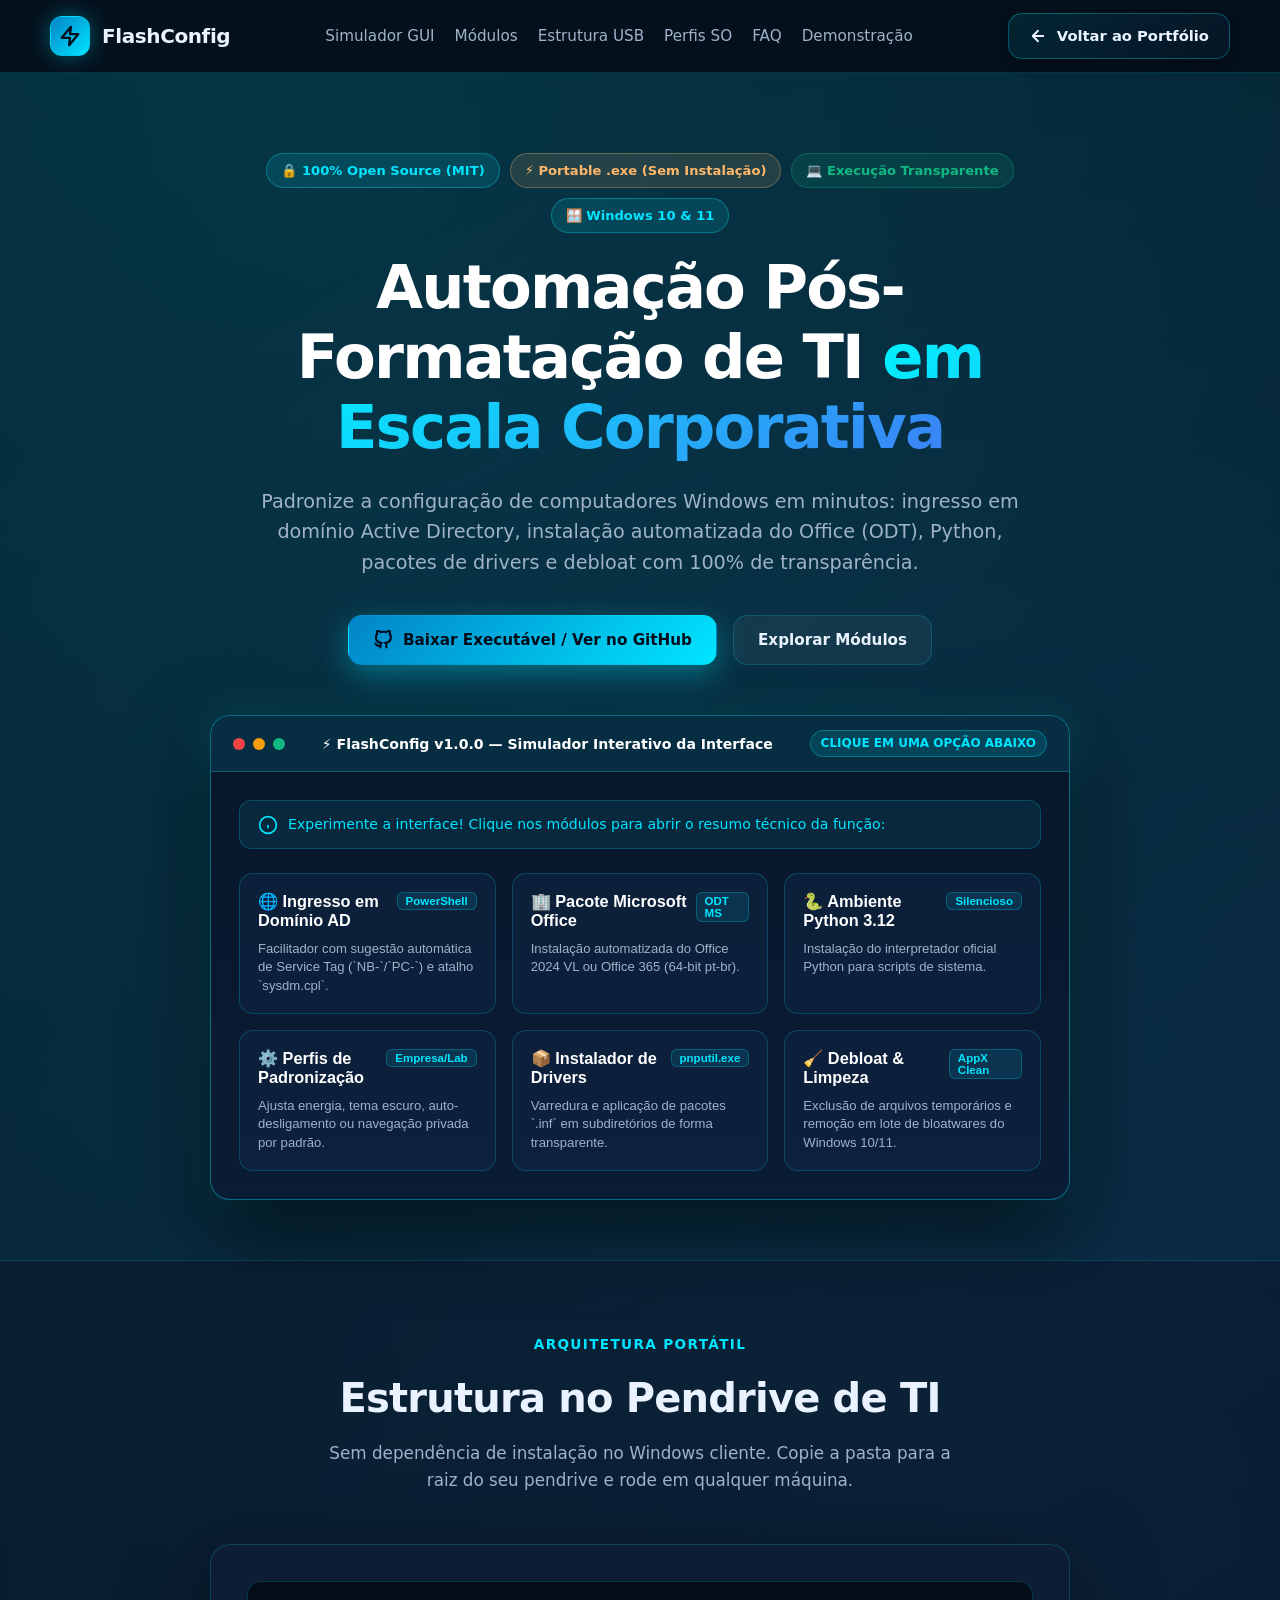
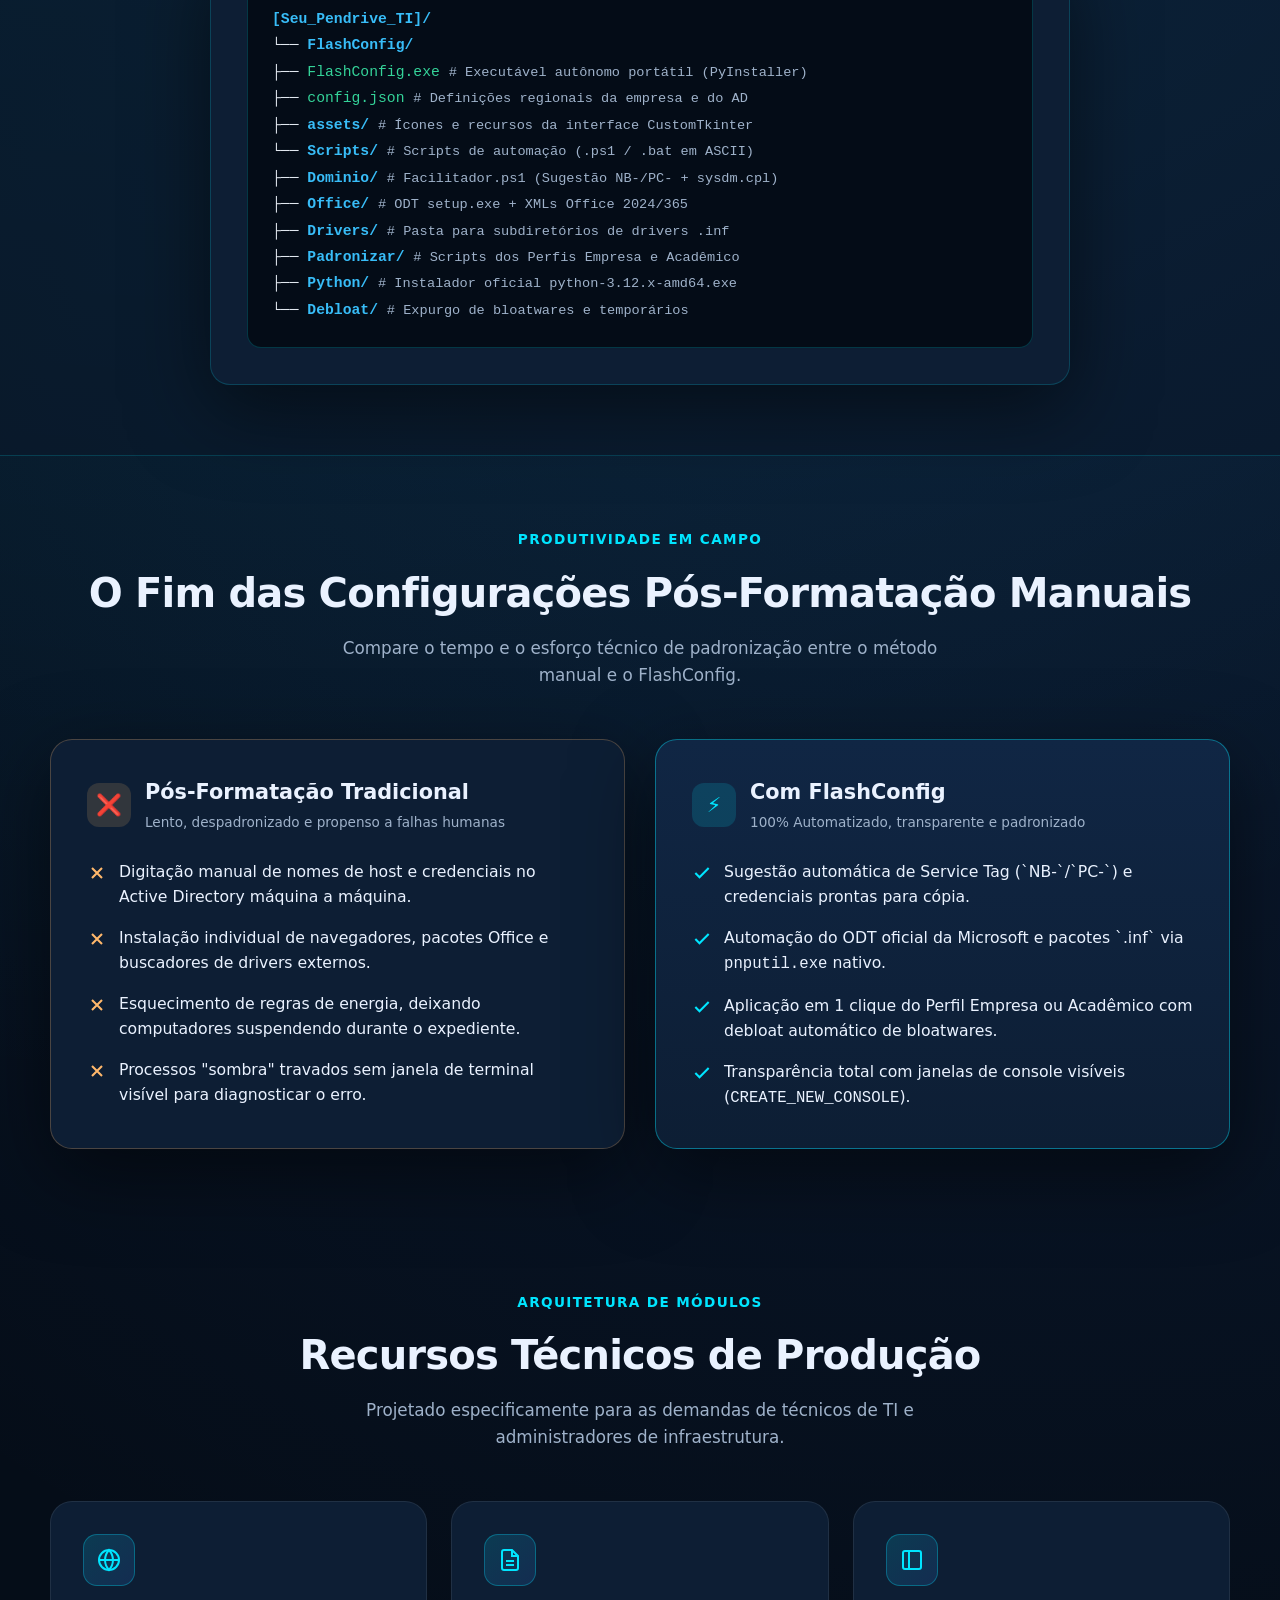
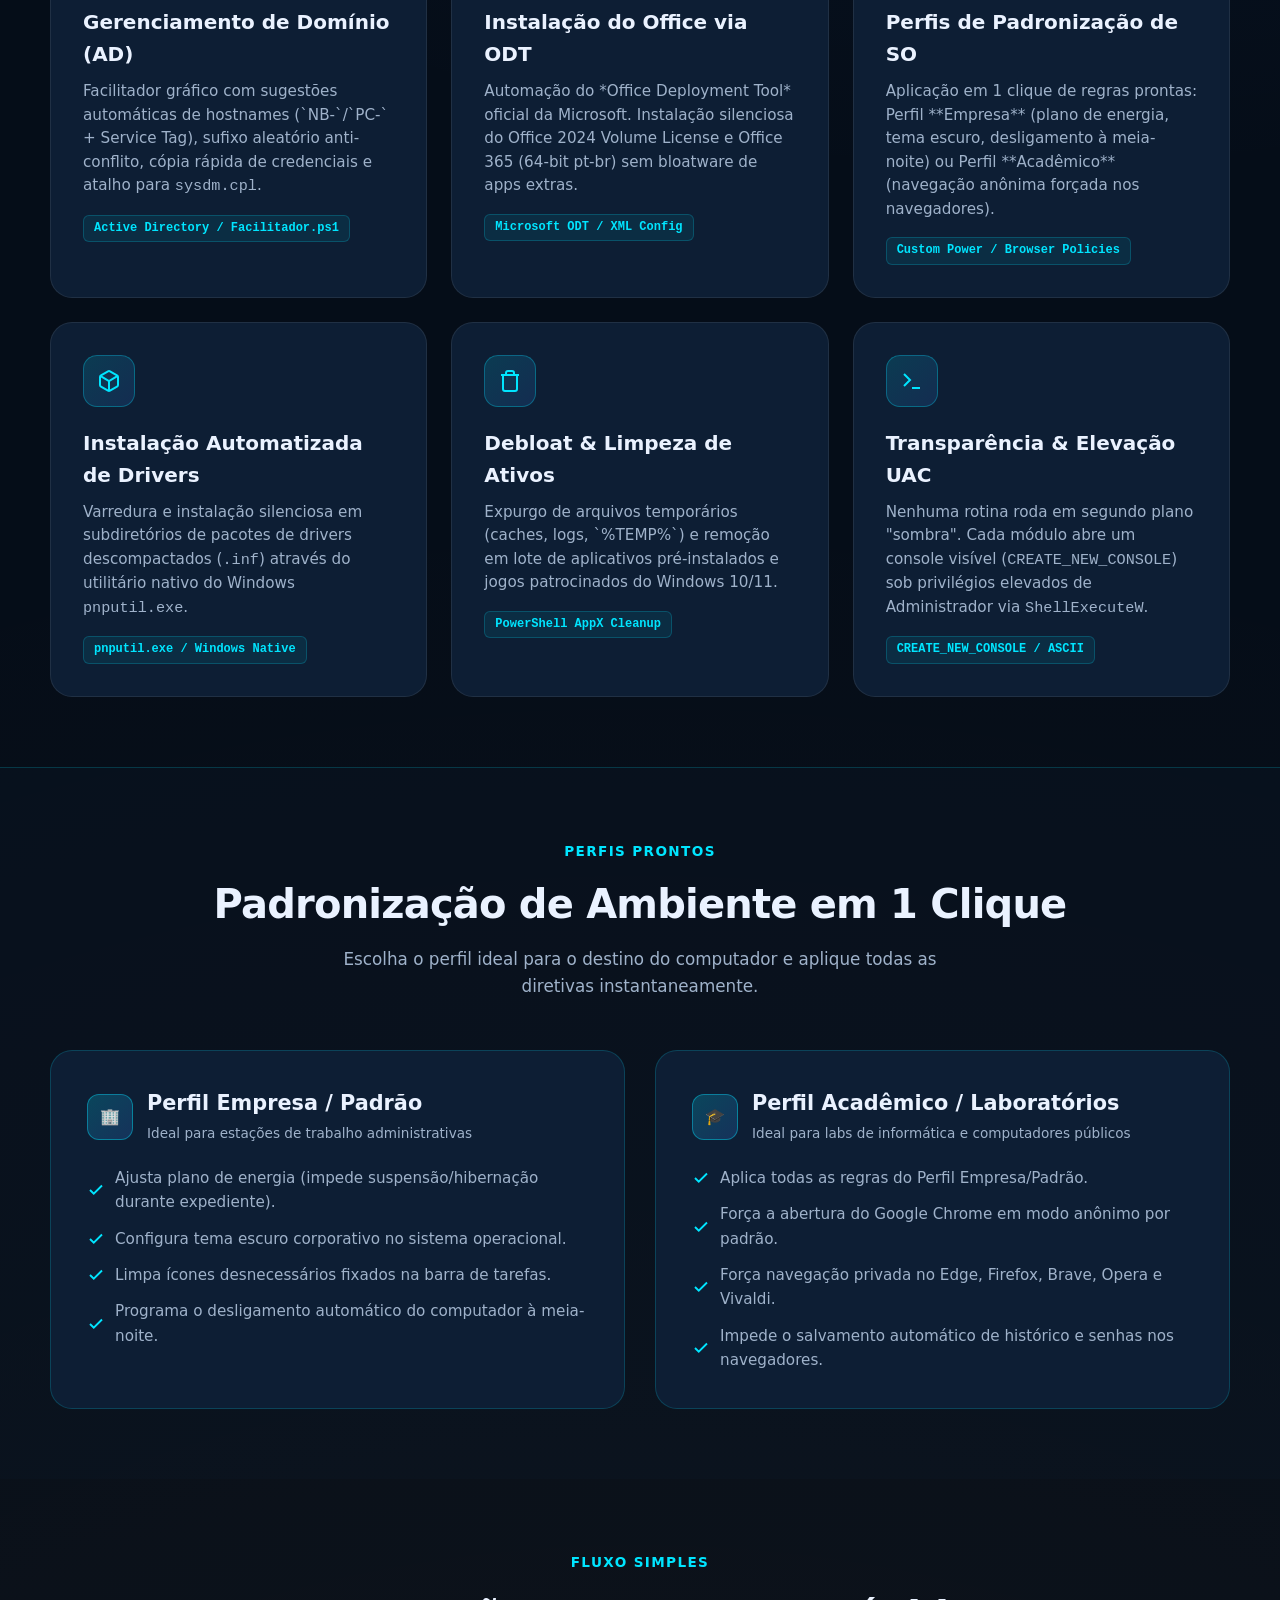
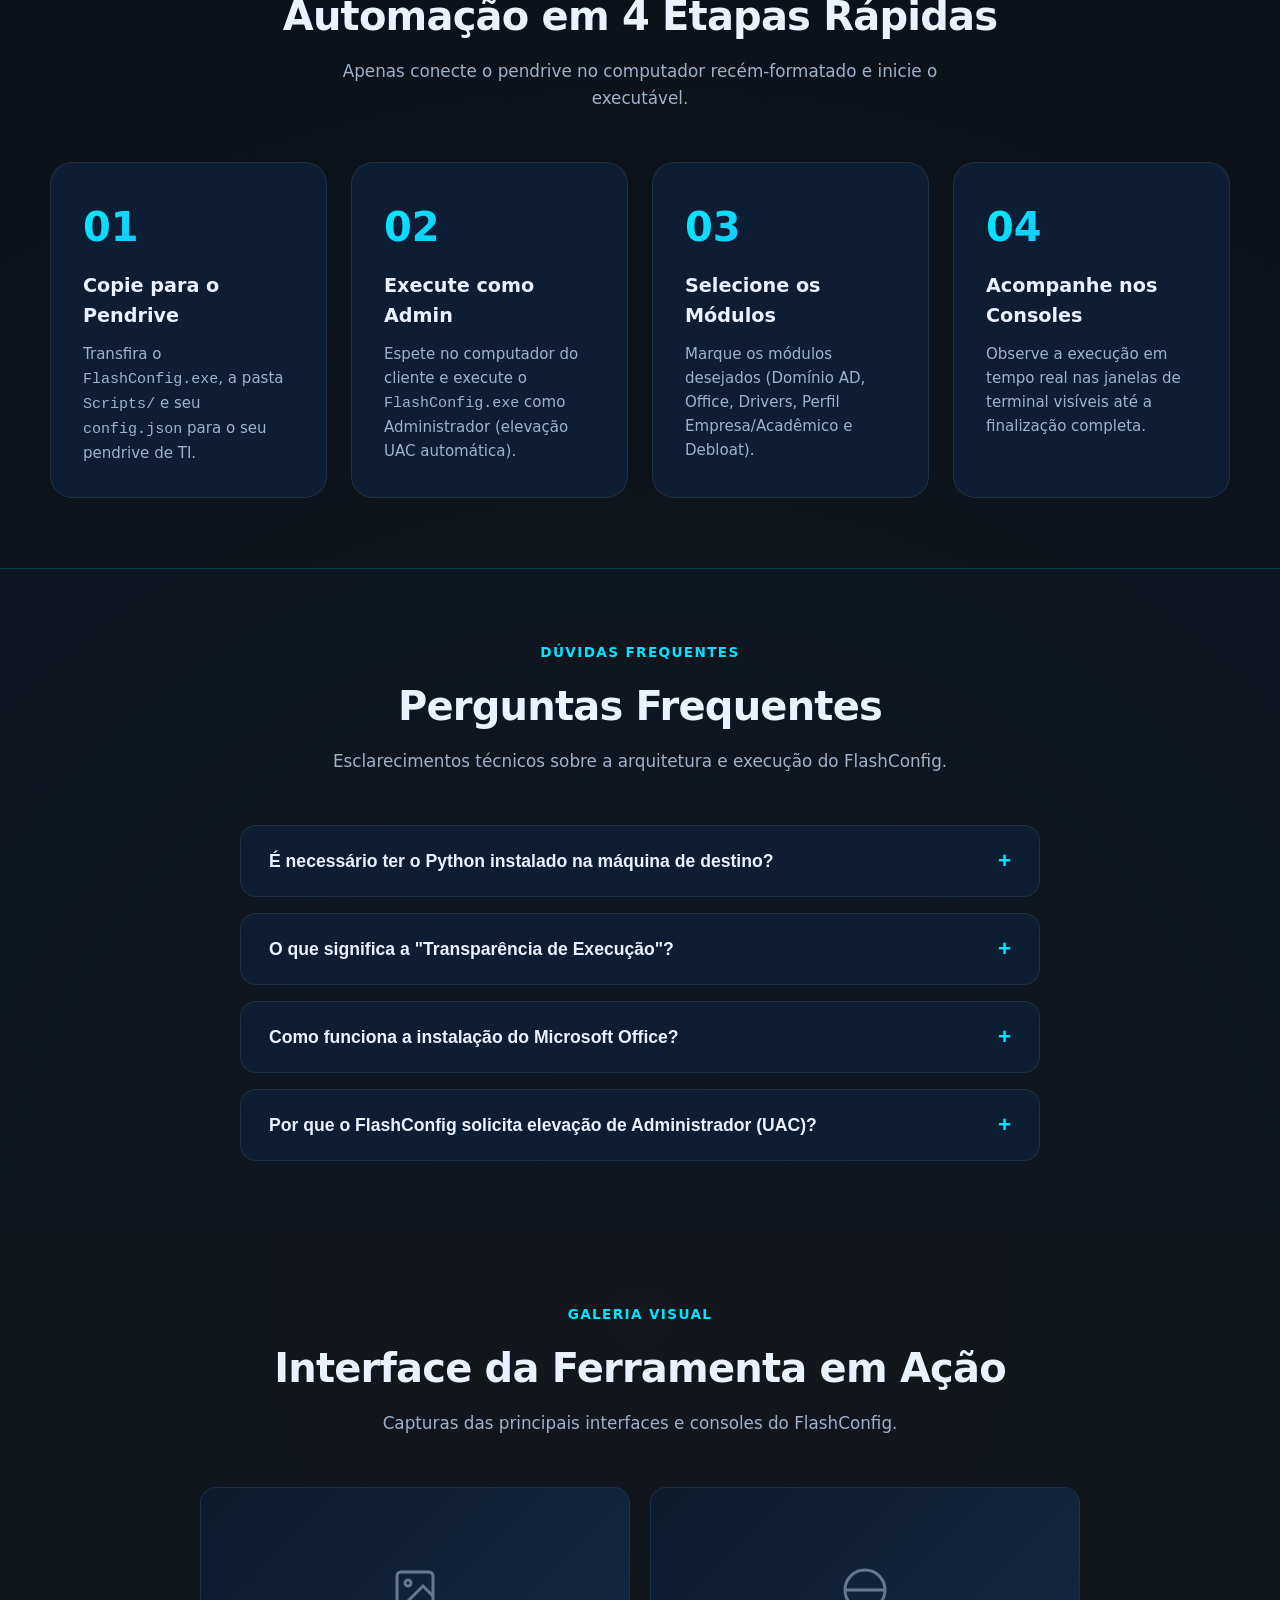
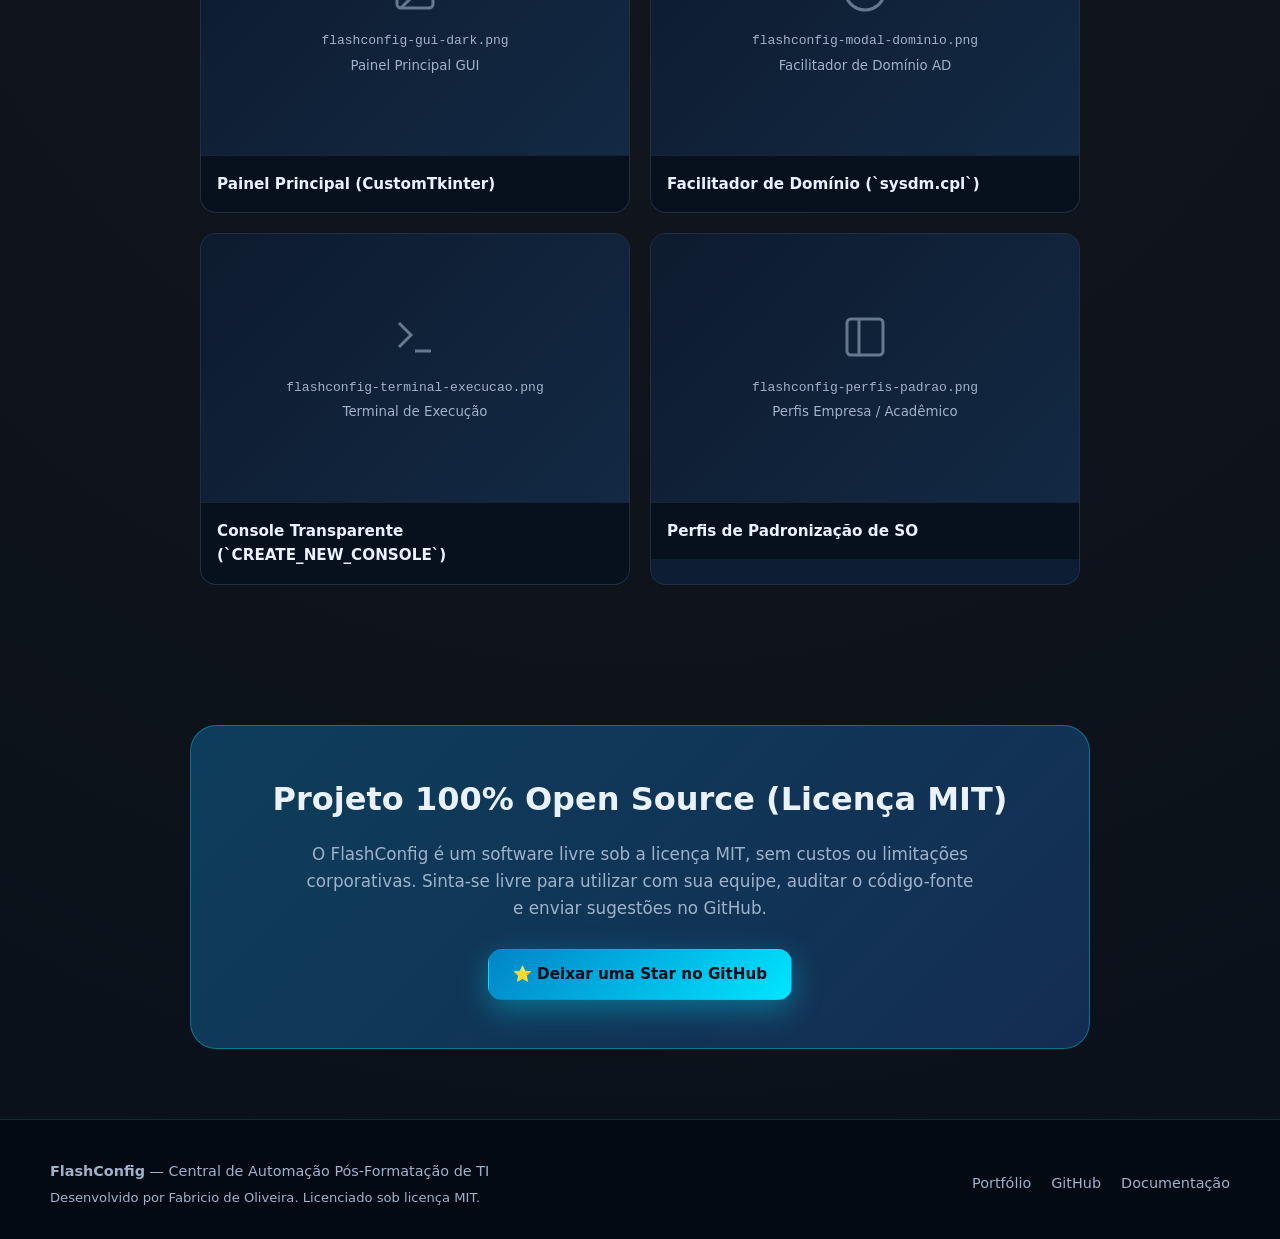
==== commit 9ab4d4fa: "feat: simulador interativo da interface do FlashConfig e ajuste dos titulos pos-formatacao" ====
--- a/projetos/flashconfig/index.html
+++ b/projetos/flashconfig/index.html
@@ -4,7 +4,7 @@
   <meta charset="UTF-8" />
   <meta name="viewport" content="width=device-width, initial-scale=1.0" />
   <meta name="description" content="FlashConfig: Central de automação e padronização pós-formatação de TI em ambientes Windows 10/11. Software Open Source portátil (.exe) executado direto do pendrive." />
-  <title>FlashConfig — Central de Automação Pós-Formatação de TI</title>
+  <title>FlashConfig — Automação Pós-Formatação de TI</title>
   <link rel="icon" type="image/png" href="../../img/Icone-aba.png" />
 
   <style>
@@ -15,7 +15,7 @@
       --card-2: #102644;
       --text: #eaf2ff;
       --muted: #9fb2ca;
-      --line: rgba(0, 229, 255, 0.15);
+      --line: rgba(0, 229, 255, 0.18);
       --line-subtle: rgba(255, 255, 255, 0.08);
       --accent: #00e5ff;
       --accent-cyan: #00f2fe;
@@ -288,92 +288,111 @@
       display: none;
     }
 
-    /* Command Center Board Component (Hero Visual Exclusivo FlashConfig) */
-    .command-center-board {
+    /* SIMULADOR INTERATIVO FLASHCONFIG (Hero Component Exclusivo) */
+    .gui-simulator {
       max-width: 860px;
       margin: 0 auto;
-      background: linear-gradient(180deg, #071629 0%, #0a1b32 100%);
-      border: 1px solid rgba(0, 229, 255, 0.35);
+      background: linear-gradient(180deg, #07172b 0%, #0a1c34 100%);
+      border: 1px solid rgba(0, 229, 255, 0.4);
       border-radius: 20px;
       overflow: hidden;
-      box-shadow: 0 25px 80px rgba(0, 0, 0, 0.7), 0 0 40px rgba(0, 229, 255, 0.15);
+      box-shadow: 0 25px 80px rgba(0, 0, 0, 0.75), 0 0 45px rgba(0, 229, 255, 0.2);
       text-align: left;
     }
 
-    .board-header {
-      background: rgba(0, 229, 255, 0.08);
+    .gui-sim-header {
+      background: rgba(0, 229, 255, 0.1);
       padding: 14px 22px;
       display: flex;
       align-items: center;
       justify-content: space-between;
-      border-bottom: 1px solid rgba(0, 229, 255, 0.2);
-    }
-
-    .board-title-group {
-      display: flex;
-      align-items: center;
-      gap: 10px;
-    }
-
-    .board-live-dot {
-      width: 10px;
-      height: 10px;
+      border-bottom: 1px solid rgba(0, 229, 255, 0.25);
+    }
+
+    .gui-sim-controls {
+      display: flex;
+      gap: 8px;
+    }
+
+    .sim-dot {
+      width: 12px;
+      height: 12px;
       border-radius: 50%;
-      background: var(--accent);
-      box-shadow: 0 0 10px var(--accent);
-      animation: pulse 2s infinite;
-    }
-
-    @keyframes pulse {
-      0%, 100% { opacity: 1; transform: scale(1); }
-      50% { opacity: 0.5; transform: scale(1.2); }
-    }
-
-    .board-title {
+    }
+    .sim-dot-close { background: #ef4444; }
+    .sim-dot-min { background: #f59e0b; }
+    .sim-dot-max { background: #10b981; }
+
+    .gui-sim-title {
       font-size: 0.88rem;
       font-weight: 700;
-      letter-spacing: 0.05em;
       color: #ffffff;
-      text-transform: uppercase;
-    }
-
-    .board-badge-live {
+      display: flex;
+      align-items: center;
+      gap: 8px;
+    }
+
+    .gui-sim-hint {
       font-size: 0.75rem;
+      color: var(--accent);
+      font-weight: 700;
+      background: rgba(0, 229, 255, 0.12);
       padding: 3px 10px;
       border-radius: 999px;
-      background: rgba(16, 185, 129, 0.2);
-      border: 1px solid rgba(16, 185, 129, 0.4);
-      color: var(--success);
-      font-weight: 700;
-    }
-
-    .board-grid {
-      padding: 24px;
+      border: 1px solid rgba(0, 229, 255, 0.3);
+    }
+
+    .gui-sim-body {
+      padding: 28px;
+    }
+
+    .sim-banner {
+      background: rgba(0, 229, 255, 0.08);
+      border: 1px solid rgba(0, 229, 255, 0.2);
+      border-radius: 12px;
+      padding: 12px 18px;
+      font-size: 0.88rem;
+      color: var(--accent);
+      margin-bottom: 24px;
+      display: flex;
+      align-items: center;
+      gap: 10px;
+    }
+
+    .sim-modules-grid {
       display: grid;
+      grid-template-columns: repeat(auto-fit, minmax(240px, 1fr));
       gap: 16px;
     }
 
-    .board-module-card {
+    .sim-btn-card {
       background: rgba(16, 38, 68, 0.6);
-      border: 1px solid rgba(0, 229, 255, 0.15);
+      border: 1px solid rgba(0, 229, 255, 0.2);
       border-radius: 14px;
-      padding: 14px 18px;
+      padding: 18px;
+      cursor: pointer;
+      transition: all 0.25s ease;
+      display: flex;
+      flex-direction: column;
+      gap: 10px;
+      text-align: left;
+    }
+
+    .sim-btn-card:hover {
+      background: linear-gradient(135deg, rgba(0, 229, 255, 0.18), rgba(59, 130, 246, 0.18));
+      border-color: var(--accent);
+      transform: translateY(-3px);
+      box-shadow: 0 10px 25px rgba(0, 229, 255, 0.25);
+    }
+
+    .sim-btn-head {
       display: flex;
       align-items: center;
       justify-content: space-between;
-      gap: 16px;
-      flex-wrap: wrap;
-      transition: all 0.25s ease;
-    }
-
-    .board-module-card:hover {
-      border-color: rgba(0, 229, 255, 0.4);
-      background: rgba(16, 38, 68, 0.9);
-      transform: translateX(4px);
-    }
-
-    .module-info h4 {
-      font-size: 0.95rem;
+    }
+
+    .sim-btn-title {
+      font-size: 1.02rem;
       font-weight: 800;
       color: #ffffff;
       display: flex;
@@ -381,43 +400,21 @@
       gap: 8px;
     }
 
-    .module-info p {
-      font-size: 0.83rem;
+    .sim-btn-desc {
+      font-size: 0.82rem;
       color: var(--muted);
-      margin-top: 2px;
-      font-family: 'SFMono-Regular', Consolas, monospace;
-    }
-
-    .module-status {
-      display: flex;
-      align-items: center;
-      gap: 12px;
-    }
-
-    .progress-bar-bg {
-      width: 120px;
-      height: 7px;
-      background: rgba(255, 255, 255, 0.1);
-      border-radius: 999px;
-      overflow: hidden;
-    }
-
-    .progress-bar-fill {
-      height: 100%;
-      width: 100%;
-      background: linear-gradient(90deg, #0284c7, var(--accent));
-      border-radius: 999px;
-    }
-
-    .status-tag {
-      font-size: 0.8rem;
-      font-weight: 700;
-      color: var(--success);
-      background: rgba(16, 185, 129, 0.12);
-      padding: 4px 10px;
-      border-radius: 8px;
-      border: 1px solid rgba(16, 185, 129, 0.3);
-      white-space: nowrap;
+      line-height: 1.4;
+    }
+
+    .sim-btn-badge {
+      font-size: 0.72rem;
+      font-weight: 800;
+      color: var(--accent);
+      align-self: flex-start;
+      background: rgba(0, 229, 255, 0.1);
+      padding: 2px 8px;
+      border-radius: 6px;
+      border: 1px solid rgba(0, 229, 255, 0.25);
     }
 
     /* Section Header */
@@ -451,7 +448,7 @@
       margin-inline: auto;
     }
 
-    /* NOVA SEÇÃO: Árvore do Pendrive de TI */
+    /* Estrutura do Pendrive de TI */
     .pendrive-section {
       padding: 70px 0;
       background: rgba(10, 23, 40, 0.5);
@@ -631,7 +628,7 @@
       font-family: monospace;
     }
 
-    /* NOVA SEÇÃO: Perfis de Padronização */
+    /* Perfis de Padronização */
     .profiles-section {
       padding: 70px 0;
       background: rgba(10, 23, 40, 0.3);
@@ -898,8 +895,8 @@
       background: rgba(5, 13, 24, 0.8);
     }
 
-    /* Lightbox Modal */
-    .lightbox-modal {
+    /* Lightbox & Simulator Modals */
+    .lightbox-modal, .sim-modal {
       display: none;
       position: fixed;
       inset: 0;
@@ -910,8 +907,75 @@
       padding: 24px;
     }
 
-    .lightbox-modal.active {
+    .lightbox-modal.active, .sim-modal.active {
       display: grid;
+    }
+
+    .sim-modal-content {
+      max-width: 720px;
+      width: 100%;
+      background: var(--card);
+      border: 1px solid rgba(0, 229, 255, 0.4);
+      border-radius: 20px;
+      padding: 32px;
+      position: relative;
+      box-shadow: 0 30px 90px rgba(0, 0, 0, 0.8), 0 0 40px rgba(0, 229, 255, 0.2);
+    }
+
+    .sim-modal-close {
+      position: absolute;
+      top: 18px;
+      right: 18px;
+      background: rgba(255, 255, 255, 0.08);
+      border: 1px solid var(--line);
+      color: #fff;
+      width: 32px;
+      height: 32px;
+      border-radius: 50%;
+      font-size: 1.1rem;
+      cursor: pointer;
+      display: grid;
+      place-items: center;
+    }
+
+    .sim-modal-close:hover {
+      background: rgba(239, 68, 68, 0.2);
+      border-color: #ef4444;
+      color: #ef4444;
+    }
+
+    .sim-modal-title {
+      font-size: 1.4rem;
+      font-weight: 800;
+      color: #ffffff;
+      display: flex;
+      align-items: center;
+      gap: 10px;
+      margin-bottom: 14px;
+    }
+
+    .sim-modal-desc {
+      color: var(--muted);
+      font-size: 1rem;
+      margin-bottom: 20px;
+      line-height: 1.6;
+    }
+
+    .sim-modal-code {
+      font-family: 'SFMono-Regular', Consolas, monospace;
+      font-size: 0.86rem;
+      background: #030a16;
+      border: 1px solid rgba(0, 229, 255, 0.25);
+      border-radius: 12px;
+      padding: 16px;
+      color: #38bdf8;
+      line-height: 1.6;
+      margin-bottom: 20px;
+    }
+
+    .sim-modal-footer {
+      display: flex;
+      justify-content: flex-end;
     }
 
     .lightbox-content {
@@ -989,6 +1053,7 @@
       .brand-icon { width: 34px; height: 34px; font-size: 0.9rem; }
       .btn-back { padding: 7px 12px; font-size: 0.8rem; gap: 6px; border-radius: 10px; }
       .hero-ctas .btn { padding: 10px 14px; font-size: 0.84rem; gap: 6px; }
+      .gui-sim-body { padding: 18px 14px; }
     }
 
     @media (max-width: 360px) {
@@ -1012,10 +1077,10 @@
         <span>FlashConfig</span>
       </a>
       <ul class="nav-links">
+        <li><a href="#simulador">Simulador GUI</a></li>
         <li><a href="#recursos">Módulos</a></li>
         <li><a href="#pendrive">Estrutura USB</a></li>
         <li><a href="#perfis">Perfis SO</a></li>
-        <li><a href="#passos">Como Funciona</a></li>
         <li><a href="#faq">FAQ</a></li>
         <li><a href="#prints">Demonstração</a></li>
       </ul>
@@ -1028,8 +1093,8 @@
     </div>
   </nav>
 
-  <!-- Hero Section -->
-  <header class="hero">
+  <!-- Hero Section com Simulador Interativo -->
+  <header class="hero" id="simulador">
     <div class="container hero-content">
       <div class="badge-group" style="justify-content: center;">
         <span class="badge">🔒 100% Open Source (MIT)</span>
@@ -1037,9 +1102,9 @@
         <span class="badge badge-green">💻 Execução Transparente</span>
         <span class="badge">🪟 Windows 10 & 11</span>
       </div>
-      <h1>Central de Automação Pós-Formatação <span>em Escala Corporativa</span></h1>
+      <h1>Automação Pós-Formatação de TI <span>em Escala Corporativa</span></h1>
       <p class="hero-subtitle">
-        Padronize a configuração de estações de trabalho em minutos: ingresso em domínio Active Directory, instalação automatizada do Office (ODT), Python, drivers `.inf` e expurgo de bloatwares com 100% de transparência.
+        Padronize a configuração de computadores Windows em minutos: ingresso em domínio Active Directory, instalação automatizada do Office (ODT), Python, pacotes de drivers e debloat com 100% de transparência.
       </p>
       <div class="hero-ctas">
         <a href="https://github.com/FabraOliveira/FlashConfig" target="_blank" rel="noopener noreferrer" class="btn btn-primary">
@@ -1052,69 +1117,84 @@
         </a>
       </div>
 
-      <!-- FlashConfig Command Center Board Component (Hero Visual Exclusivo) -->
-      <div class="command-center-board">
-        <div class="board-header">
-          <div class="board-title-group">
-            <span class="board-live-dot"></span>
-            <span class="board-title">FlashConfig Automation Engine — Live Command Board</span>
-          </div>
-          <span class="board-badge-live">STATUS: PRONTO PARA CAMPO</span>
+      <!-- SIMULADOR INTERATIVO DA INTERFACE FLASHCONFIG -->
+      <div class="gui-simulator">
+        <div class="gui-sim-header">
+          <div class="gui-sim-controls">
+            <span class="sim-dot sim-dot-close"></span>
+            <span class="sim-dot sim-dot-min"></span>
+            <span class="sim-dot sim-dot-max"></span>
+          </div>
+          <span class="gui-sim-title">⚡ FlashConfig v1.0.0 — Simulador Interativo da Interface</span>
+          <span class="gui-sim-hint">CLIQUE EM UMA OPÇÃO ABAIXO</span>
         </div>
-        <div class="board-grid">
-          <!-- Módulo 1 -->
-          <div class="board-module-card">
-            <div class="module-info">
-              <h4>🌐 Active Directory Domain Join</h4>
-              <p>Hostname: NB-A4F1E8 | Domínio: empresa.com.br</p>
-            </div>
-            <div class="module-status">
-              <div class="progress-bar-bg"><div class="progress-bar-fill"></div></div>
-              <span class="status-tag">✅ Ingressado no AD</span>
-            </div>
-          </div>
-
-          <!-- Módulo 2 -->
-          <div class="board-module-card">
-            <div class="module-info">
-              <h4>🏢 Microsoft Office Deployment (ODT)</h4>
-              <p>Pacote: Office 2024 VL (64-bit pt-br)</p>
-            </div>
-            <div class="module-status">
-              <div class="progress-bar-bg"><div class="progress-bar-fill"></div></div>
-              <span class="status-tag">✅ Concluído (Silent)</span>
-            </div>
-          </div>
-
-          <!-- Módulo 3 -->
-          <div class="board-module-card">
-            <div class="module-info">
-              <h4>📦 Driver Packages (pnputil.exe)</h4>
-              <p>Varredura: subdiretórios *.inf descompactados</p>
-            </div>
-            <div class="module-status">
-              <div class="progress-bar-bg"><div class="progress-bar-fill"></div></div>
-              <span class="status-tag">✅ 14 Drivers OK</span>
-            </div>
-          </div>
-
-          <!-- Módulo 4 -->
-          <div class="board-module-card">
-            <div class="module-info">
-              <h4>⚙️ System Profile Standardization</h4>
-              <p>Perfil: Perfil Empresa (Power/DarkTheme/AutoOff)</p>
-            </div>
-            <div class="module-status">
-              <div class="progress-bar-bg"><div class="progress-bar-fill"></div></div>
-              <span class="status-tag">✅ Perfil Aplicado</span>
-            </div>
+        <div class="gui-sim-body">
+          <div class="sim-banner">
+            <svg width="20" height="20" fill="none" stroke="currentColor" stroke-width="2" viewBox="0 0 24 24"><circle cx="12" cy="12" r="10"></circle><line x1="12" y1="16" x2="12" y2="12"></line><line x1="12" y1="8" x2="12.01" y2="8"></line></svg>
+            <span>Experimente a interface! Clique nos módulos para abrir o resumo técnico da função:</span>
+          </div>
+
+          <div class="sim-modules-grid">
+            <!-- Opção 1: Domínio -->
+            <button class="sim-btn-card" onclick="openSimModal('dominio')">
+              <div class="sim-btn-head">
+                <span class="sim-btn-title">🌐 Ingresso em Domínio AD</span>
+                <span class="sim-btn-badge">PowerShell</span>
+              </div>
+              <p class="sim-btn-desc">Facilitador com sugestão automática de Service Tag (`NB-`/`PC-`) e atalho `sysdm.cpl`.</p>
+            </button>
+
+            <!-- Opção 2: Office -->
+            <button class="sim-btn-card" onclick="openSimModal('office')">
+              <div class="sim-btn-head">
+                <span class="sim-btn-title">🏢 Pacote Microsoft Office</span>
+                <span class="sim-btn-badge">ODT MS</span>
+              </div>
+              <p class="sim-btn-desc">Instalação automatizada do Office 2024 VL ou Office 365 (64-bit pt-br).</p>
+            </button>
+
+            <!-- Opção 3: Python -->
+            <button class="sim-btn-card" onclick="openSimModal('python')">
+              <div class="sim-btn-head">
+                <span class="sim-btn-title">🐍 Ambiente Python 3.12</span>
+                <span class="sim-btn-badge">Silencioso</span>
+              </div>
+              <p class="sim-btn-desc">Instalação do interpretador oficial Python para scripts de sistema.</p>
+            </button>
+
+            <!-- Opção 4: Perfis -->
+            <button class="sim-btn-card" onclick="openSimModal('perfis')">
+              <div class="sim-btn-head">
+                <span class="sim-btn-title">⚙️ Perfis de Padronização</span>
+                <span class="sim-btn-badge">Empresa/Lab</span>
+              </div>
+              <p class="sim-btn-desc">Ajusta energia, tema escuro, auto-desligamento ou navegação privada por padrão.</p>
+            </button>
+
+            <!-- Opção 5: Drivers -->
+            <button class="sim-btn-card" onclick="openSimModal('drivers')">
+              <div class="sim-btn-head">
+                <span class="sim-btn-title">📦 Instalador de Drivers</span>
+                <span class="sim-btn-badge">pnputil.exe</span>
+              </div>
+              <p class="sim-btn-desc">Varredura e aplicação de pacotes `.inf` em subdiretórios de forma transparente.</p>
+            </button>
+
+            <!-- Opção 6: Debloat -->
+            <button class="sim-btn-card" onclick="openSimModal('debloat')">
+              <div class="sim-btn-head">
+                <span class="sim-btn-title">🧹 Debloat & Limpeza</span>
+                <span class="sim-btn-badge">AppX Clean</span>
+              </div>
+              <p class="sim-btn-desc">Exclusão de arquivos temporários e remoção em lote de bloatwares do Windows 10/11.</p>
+            </button>
           </div>
         </div>
       </div>
     </div>
   </header>
 
-  <!-- NOVA SEÇÃO EXCLUSIVA: Estrutura do Pendrive de TI -->
+  <!-- Estrutura do Pendrive de TI -->
   <section id="pendrive" class="pendrive-section">
     <div class="container">
       <div class="section-title">
@@ -1142,13 +1222,13 @@
     </div>
   </section>
 
-  <!-- Dores vs Soluções -->
+  <!-- Dores vs Soluções (Título Ajustado Pós-Formatação) -->
   <section id="dores" class="comparison-section">
     <div class="container">
       <div class="section-title">
         <span class="eyebrow">Produtividade em campo</span>
-        <h2>O Fim da Formatação Manual Repetitiva</h2>
-        <p>Compare o tempo e o esforço técnico entre o método tradicional e o FlashConfig.</p>
+        <h2>O Fim das Configurações Pós-Formatação Manuais</h2>
+        <p>Compare o tempo e o esforço técnico de padronização entre o método manual e o FlashConfig.</p>
       </div>
 
       <div class="comparison-grid">
@@ -1286,7 +1366,7 @@
     </div>
   </section>
 
-  <!-- NOVA SEÇÃO EXCLUSIVA: Perfis Corporativo vs Acadêmico -->
+  <!-- Perfis Corporativo vs Acadêmico -->
   <section id="perfis" class="profiles-section">
     <div class="container">
       <div class="section-title">
@@ -1513,6 +1593,19 @@
     </div>
   </section>
 
+  <!-- MODAL INTERATIVO DO SIMULADOR DA GUI -->
+  <div class="sim-modal" id="simModal" onclick="closeSimModal(event)">
+    <div class="sim-modal-content">
+      <button class="sim-modal-close" onclick="closeSimModal(event)">✕</button>
+      <div id="simModalTitle" class="sim-modal-title">📌 Módulo do FlashConfig</div>
+      <p id="simModalDesc" class="sim-modal-desc">Resumo detalhado da funcionalidade pós-formatação.</p>
+      <div id="simModalCode" class="sim-modal-code">Console Log Output</div>
+      <div class="sim-modal-footer">
+        <button class="btn btn-primary" onclick="closeSimModal(event)">Entendido</button>
+      </div>
+    </div>
+  </div>
+
   <!-- Lightbox Modal -->
   <div class="lightbox-modal" id="lightboxModal" onclick="closeLightbox(event)">
     <div class="lightbox-content">
@@ -1536,8 +1629,57 @@
     </div>
   </footer>
 
-  <!-- Lightbox, Accordion & Copy Protection Script -->
+  <!-- Lightbox, Accordion, Simulador & Copy Protection Script -->
   <script>
+    // Dados dos Módulos para o Simulador Interativo
+    const simData = {
+      dominio: {
+        title: "🌐 Módulo: Ingresso em Domínio Active Directory",
+        desc: "Facilitador gráfico interativo para renomeação do computador e inclusão no domínio AD. Gera sugestões automáticas baseadas no Service Tag (ex: `NB-` para notebooks e `PC-` para desktops), adiciona sufixos aleatórios anti-conflito e disponibiliza atalho direto para o `sysdm.cpl`.",
+        code: "[FLASHCONFIG - DOMÍNIO AD]\n> Detectado Service Tag: A4F1E8 -> Hostname sugerido: NB-A4F1E8\n> Lendo config.json: Domínio primário = empresa.com.br\n> Executando Facilitador.ps1 (Powershell Elevado UAC)...\n> Status: Inclusão em Domínio concluída com sucesso!"
+      },
+      office: {
+        title: "🏢 Módulo: Instalação Automatizada do Microsoft Office",
+        desc: "Automação do Office Deployment Tool (ODT) oficial da Microsoft. Permite instalar o Office 2024 Volume License ou Office 365 em 64-bit pt-br com pré-remoção de programas indesejados.",
+        code: "[FLASHCONFIG - MICROSOFT OFFICE ODT]\n> Localizado setup.exe do Office Deployment Tool\n> Carregando arquivo de configuração: Configuração_Office2024.xml\n> Executando setup.exe /configure em console visível...\n> Status: Pacote Microsoft Office instalado com sucesso!"
+      },
+      python: {
+        title: "🐍 Módulo: Instalação do Ambiente Python 3.12",
+        desc: "Execução automatizada e silenciosa do instalador oficial do interpretador Python para ambientação de dependências do sistema e scripts técnicos.",
+        code: "[FLASHCONFIG - AMBIENTE PYTHON]\n> Instalador localizado: Scripts/Python/python-3.12.x-amd64.exe\n> Executando instalador oficial com parâmetros /quiet InstallAllUsers=1...\n> Status: Python 3.12 configurado no PATH do sistema!"
+      },
+      perfis: {
+        title: "⚙️ Módulo: Perfis de Padronização de Sistema Operacional",
+        desc: "Aplica em 1 clique o Perfil Empresa (plano de energia de alto desempenho, tema escuro, limpeza de barra de tarefas e desligamento automático à meia-noite) ou o Perfil Acadêmico/Laboratórios (força navegação privada por padrão no Chrome, Edge, Firefox, Brave, Opera, Vivaldi).",
+        code: "[FLASHCONFIG - PERFIL EMPRESA / PADRÃO]\n> Ajustando powercfg /change monitor-timeout-ac 0\n> Aplicando tema escuro no Registro do Windows (SystemUsesLightTheme=0)\n> Agendando shutdown /s /f /t 00 às 00:00 via Task Scheduler\n> Status: Diretivas do Perfil Empresa aplicadas!"
+      },
+      drivers: {
+        title: "📦 Módulo: Instalação Automatizada de Drivers (.inf)",
+        desc: "Varredura e instalação silenciosa de todos os pacotes de drivers descompactados (.inf) em subdiretórios utilizando o utilitário nativo do Windows `pnputil.exe`.",
+        code: "[FLASHCONFIG - INSTALADOR DE DRIVERS]\n> Direcionando para diretório: Scripts/Drivers/\n> Executando: pnputil.exe /add-driver *.inf /subdirs /install\n> Adicionado: driver_rede_realtek.inf [OK]\n> Adicionado: driver_grafico_intel.inf [OK]\n> Status: Todos os pacotes de drivers foram aplicados ao sistema!"
+      },
+      debloat: {
+        title: "🧹 Módulo: Debloat & Limpeza de Ativos",
+        desc: "Exclusão profunda de arquivos temporários (%TEMP%, SoftwareDistribution, Prefetch, caches de navegadores) e remoção em lote de bloatwares e jogos pré-instalados no Windows 10/11.",
+        code: "[FLASHCONFIG - DEBLOAT & LIMPEZA DE ATIVOS]\n> Executando limpeza_basica.ps1 em diretórios temporários...\n> Limpos 4.8 GB de arquivos temporários e logs antigos.\n> Removendo pacotes AppX inúteis (Cortana, Xbox, Solitaire, PromoApps)...\n> Status: Sistema limpo e otimizado com sucesso!"
+      }
+    };
+
+    function openSimModal(key) {
+      const data = simData[key];
+      if (!data) return;
+      document.getElementById('simModalTitle').innerText = data.title;
+      document.getElementById('simModalDesc').innerText = data.desc;
+      document.getElementById('simModalCode').innerText = data.code;
+      document.getElementById('simModal').classList.add('active');
+    }
+
+    function closeSimModal(e) {
+      if (e.target.id === 'simModal' || e.target.classList.contains('sim-modal-close') || e.target.classList.contains('btn')) {
+        document.getElementById('simModal').classList.remove('active');
+      }
+    }
+
     function openLightbox(src, alt) {
       const modal = document.getElementById('lightboxModal');
       const img = document.getElementById('lightboxImg');
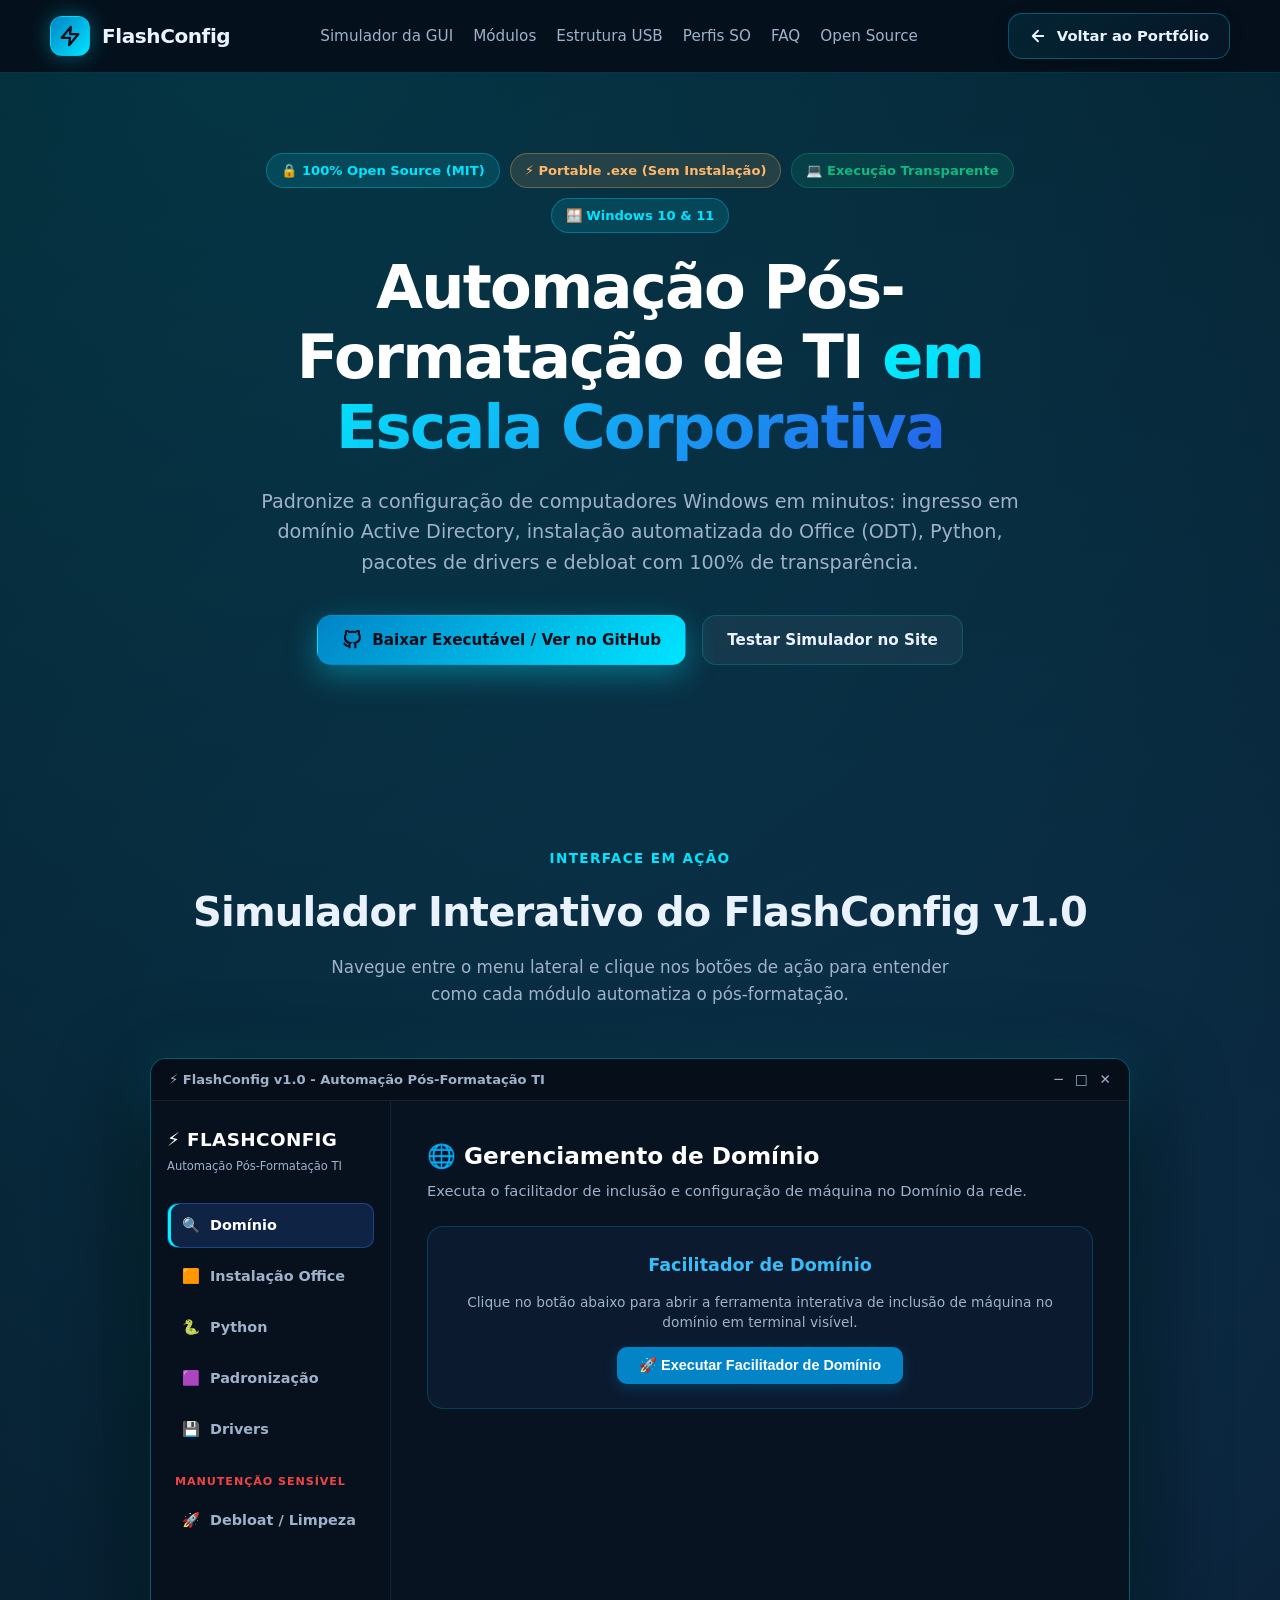
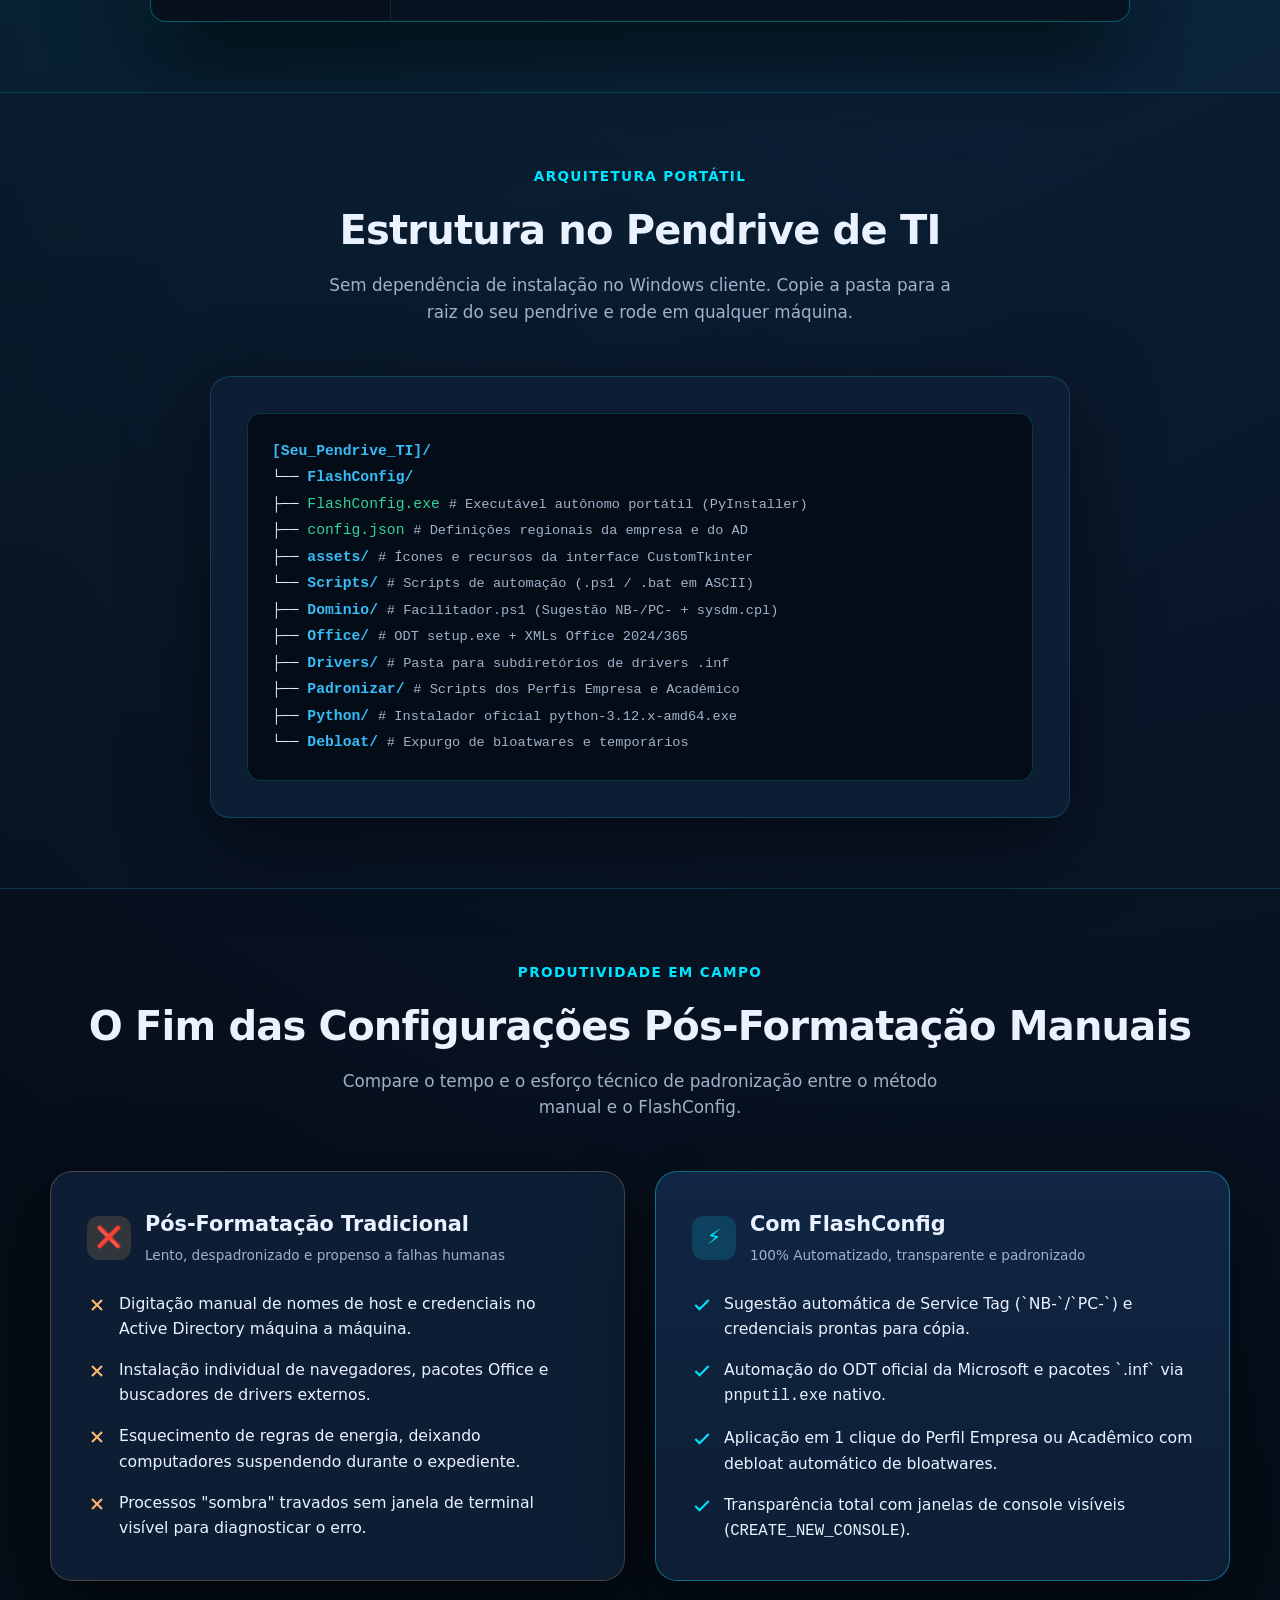
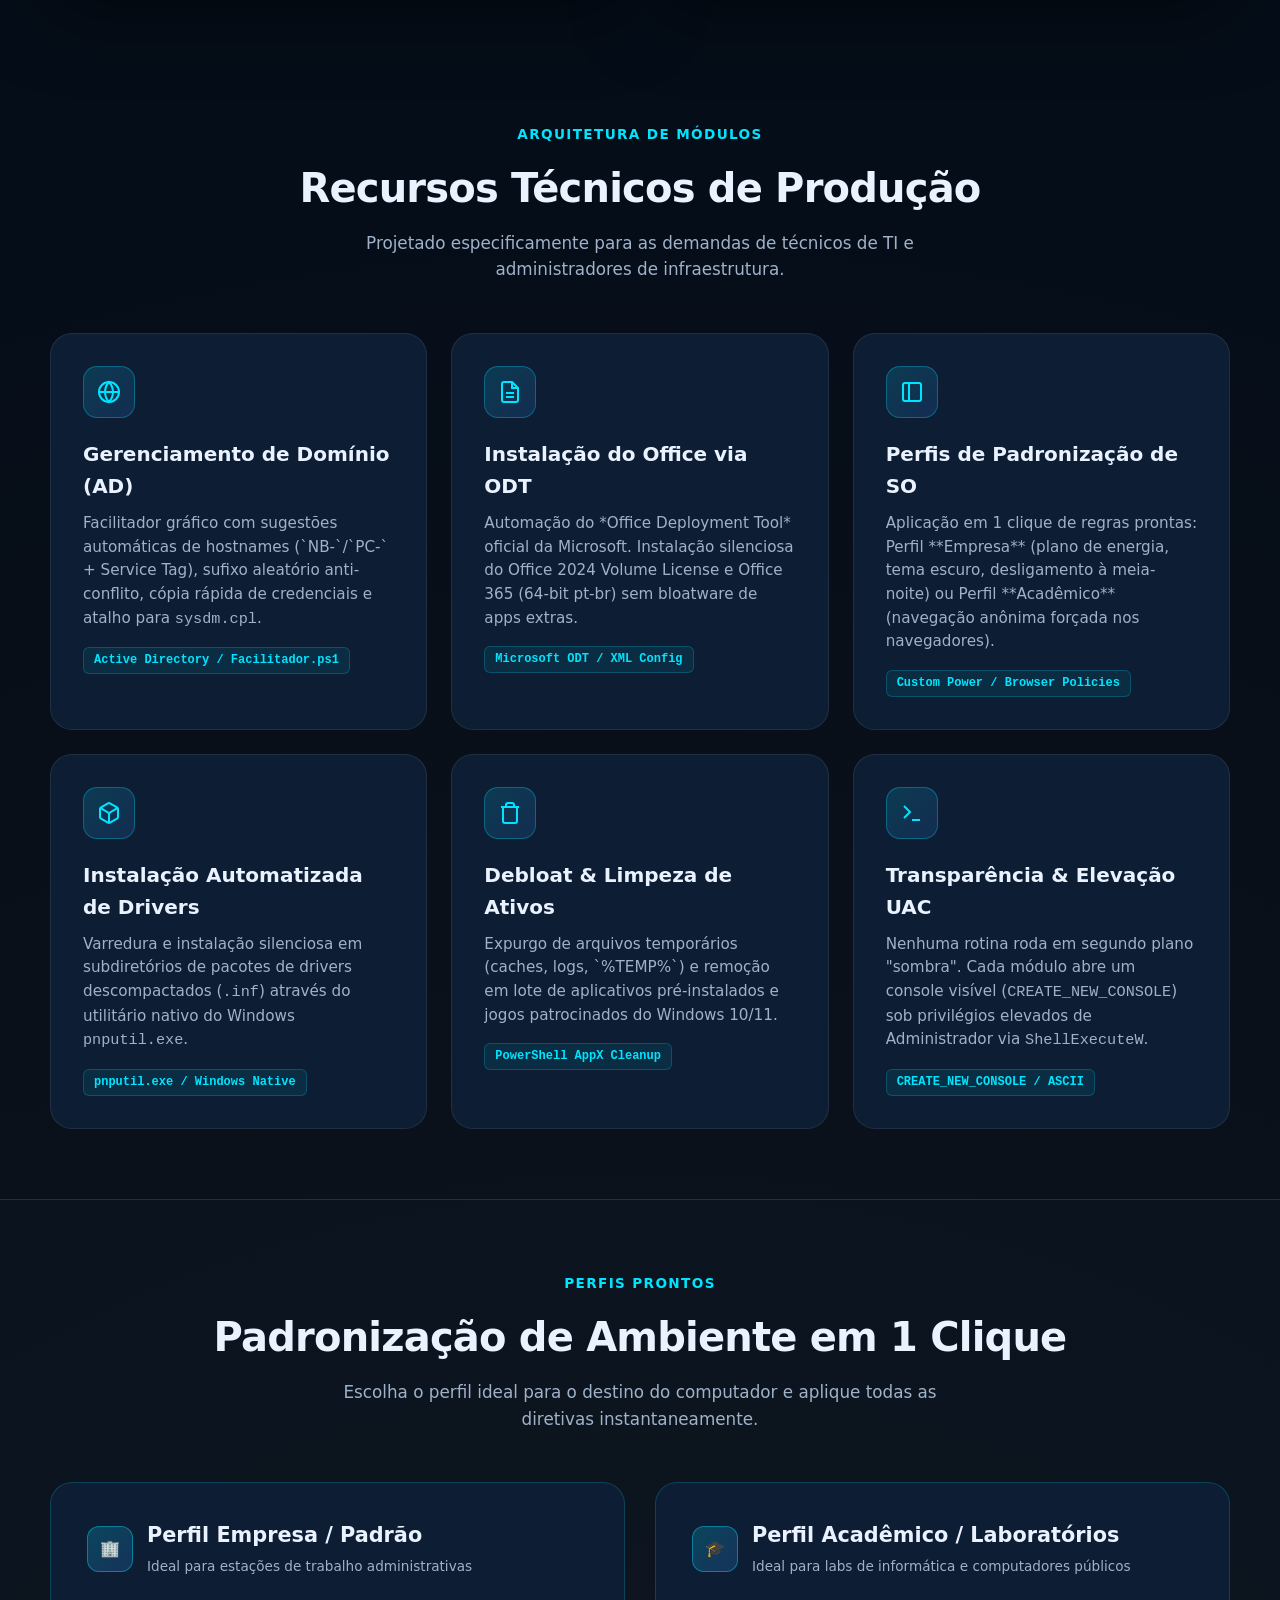
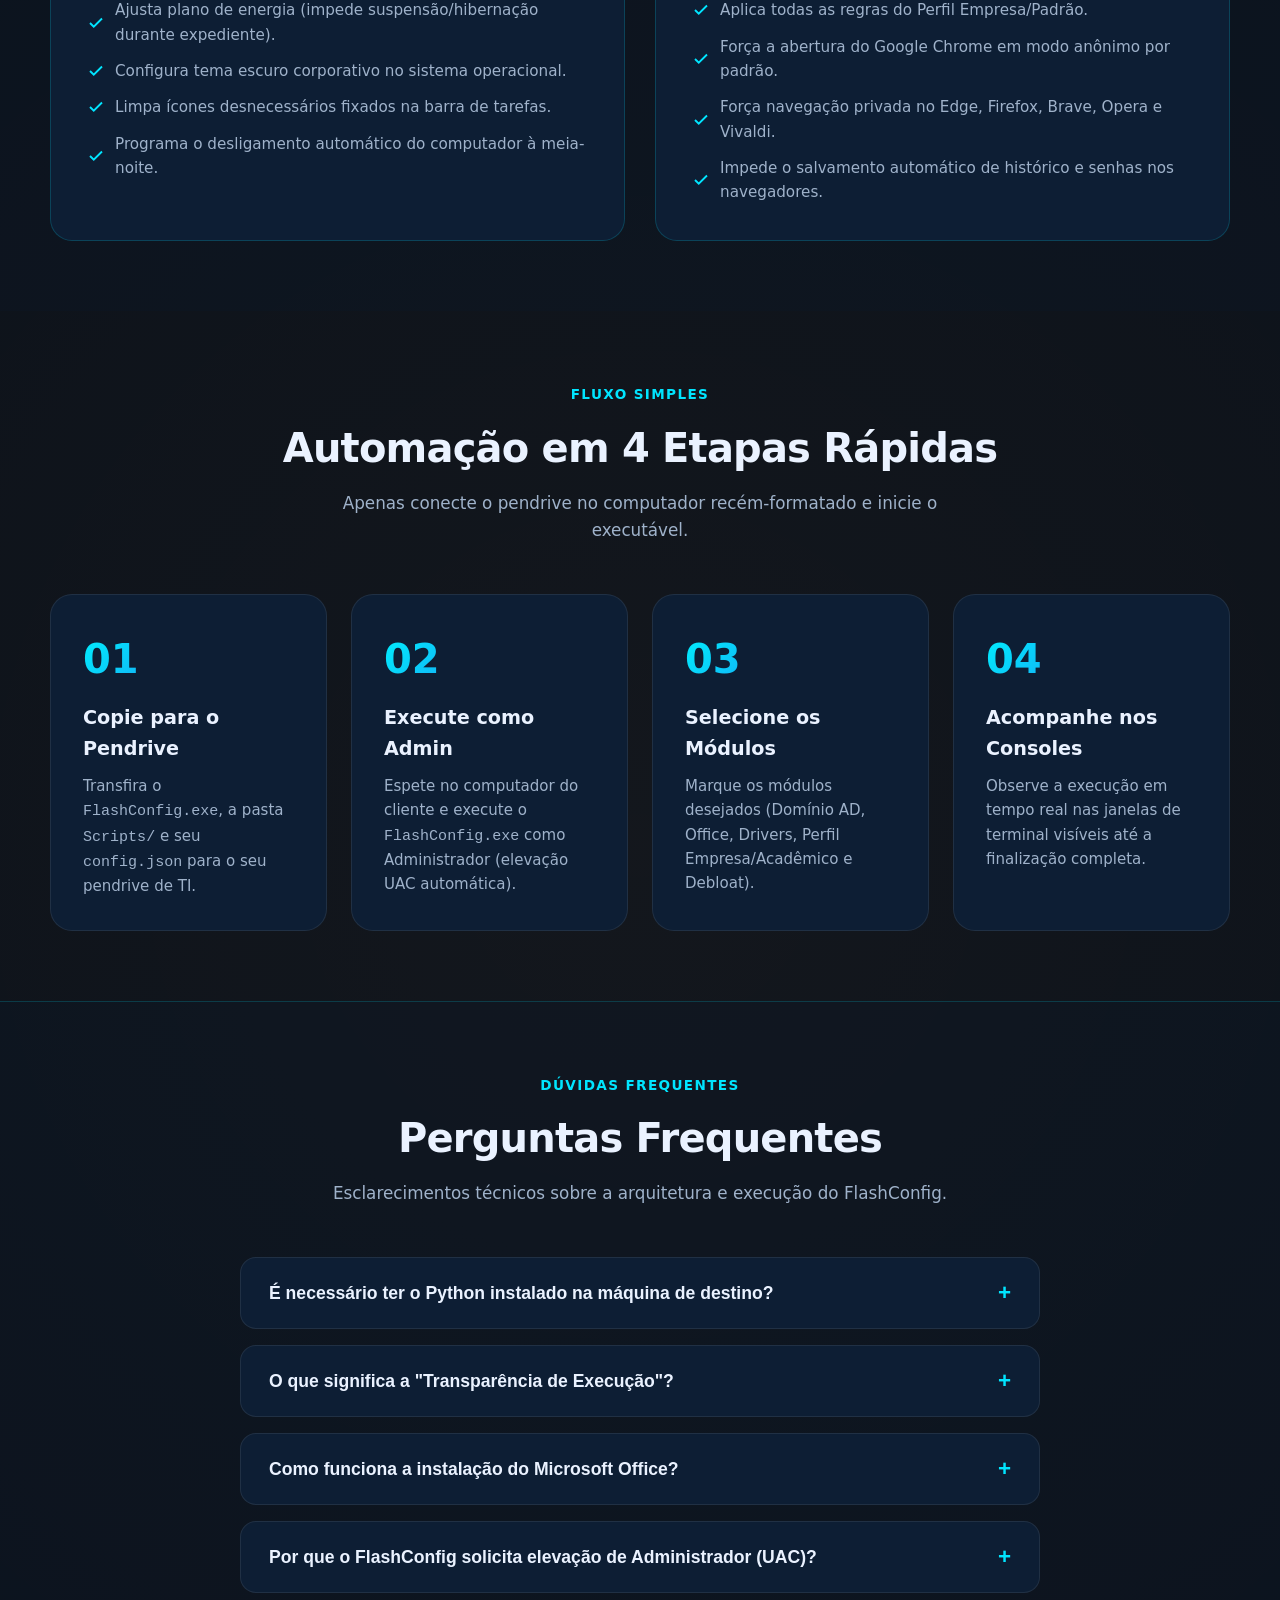
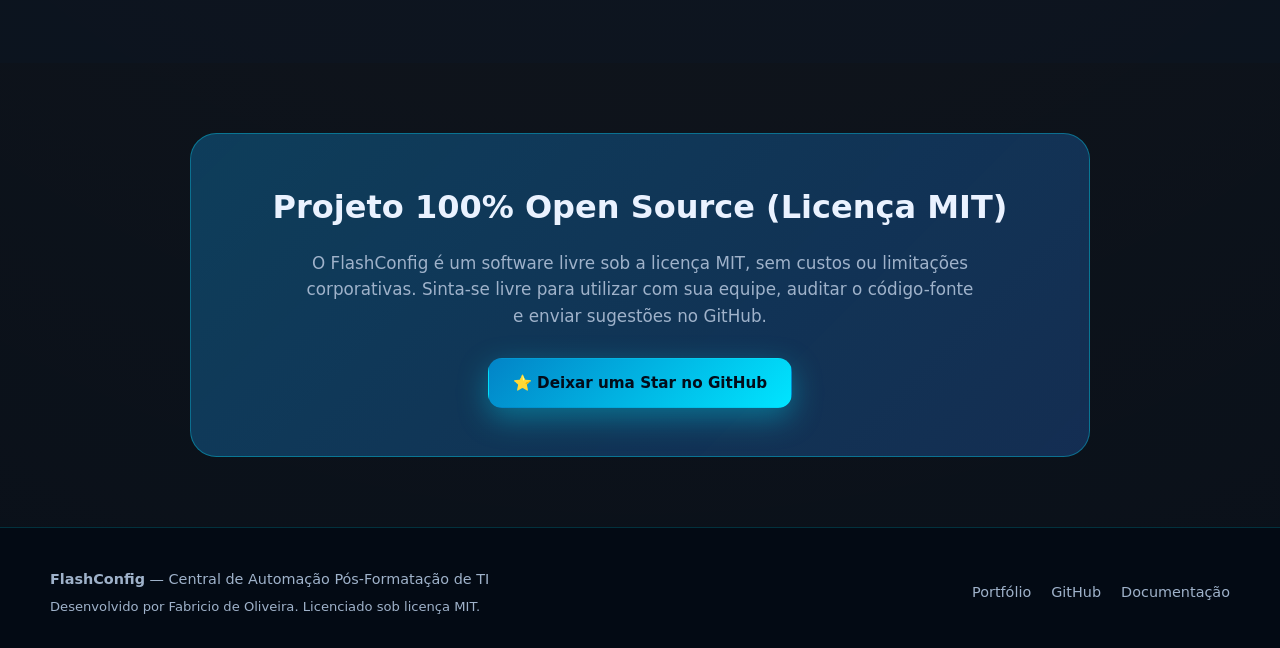
==== commit eef3eece: "feat: simulador 100% fiel da interface do FlashConfig com base nas 6 telas reais" ====
--- a/projetos/flashconfig/index.html
+++ b/projetos/flashconfig/index.html
@@ -19,10 +19,11 @@
       --line-subtle: rgba(255, 255, 255, 0.08);
       --accent: #00e5ff;
       --accent-cyan: #00f2fe;
-      --accent-blue: #3b82f6;
+      --accent-blue: #2563eb;
+      --accent-btn: #0284c7;
       --accent-amber: #ffb86b;
       --success: #10b981;
-      --danger: #ffb86b;
+      --danger: #ef4444;
       --shadow: 0 24px 80px rgba(0, 0, 0, 0.5);
       --radius: 22px;
       --max: 1180px;
@@ -288,135 +289,6 @@
       display: none;
     }
 
-    /* SIMULADOR INTERATIVO FLASHCONFIG (Hero Component Exclusivo) */
-    .gui-simulator {
-      max-width: 860px;
-      margin: 0 auto;
-      background: linear-gradient(180deg, #07172b 0%, #0a1c34 100%);
-      border: 1px solid rgba(0, 229, 255, 0.4);
-      border-radius: 20px;
-      overflow: hidden;
-      box-shadow: 0 25px 80px rgba(0, 0, 0, 0.75), 0 0 45px rgba(0, 229, 255, 0.2);
-      text-align: left;
-    }
-
-    .gui-sim-header {
-      background: rgba(0, 229, 255, 0.1);
-      padding: 14px 22px;
-      display: flex;
-      align-items: center;
-      justify-content: space-between;
-      border-bottom: 1px solid rgba(0, 229, 255, 0.25);
-    }
-
-    .gui-sim-controls {
-      display: flex;
-      gap: 8px;
-    }
-
-    .sim-dot {
-      width: 12px;
-      height: 12px;
-      border-radius: 50%;
-    }
-    .sim-dot-close { background: #ef4444; }
-    .sim-dot-min { background: #f59e0b; }
-    .sim-dot-max { background: #10b981; }
-
-    .gui-sim-title {
-      font-size: 0.88rem;
-      font-weight: 700;
-      color: #ffffff;
-      display: flex;
-      align-items: center;
-      gap: 8px;
-    }
-
-    .gui-sim-hint {
-      font-size: 0.75rem;
-      color: var(--accent);
-      font-weight: 700;
-      background: rgba(0, 229, 255, 0.12);
-      padding: 3px 10px;
-      border-radius: 999px;
-      border: 1px solid rgba(0, 229, 255, 0.3);
-    }
-
-    .gui-sim-body {
-      padding: 28px;
-    }
-
-    .sim-banner {
-      background: rgba(0, 229, 255, 0.08);
-      border: 1px solid rgba(0, 229, 255, 0.2);
-      border-radius: 12px;
-      padding: 12px 18px;
-      font-size: 0.88rem;
-      color: var(--accent);
-      margin-bottom: 24px;
-      display: flex;
-      align-items: center;
-      gap: 10px;
-    }
-
-    .sim-modules-grid {
-      display: grid;
-      grid-template-columns: repeat(auto-fit, minmax(240px, 1fr));
-      gap: 16px;
-    }
-
-    .sim-btn-card {
-      background: rgba(16, 38, 68, 0.6);
-      border: 1px solid rgba(0, 229, 255, 0.2);
-      border-radius: 14px;
-      padding: 18px;
-      cursor: pointer;
-      transition: all 0.25s ease;
-      display: flex;
-      flex-direction: column;
-      gap: 10px;
-      text-align: left;
-    }
-
-    .sim-btn-card:hover {
-      background: linear-gradient(135deg, rgba(0, 229, 255, 0.18), rgba(59, 130, 246, 0.18));
-      border-color: var(--accent);
-      transform: translateY(-3px);
-      box-shadow: 0 10px 25px rgba(0, 229, 255, 0.25);
-    }
-
-    .sim-btn-head {
-      display: flex;
-      align-items: center;
-      justify-content: space-between;
-    }
-
-    .sim-btn-title {
-      font-size: 1.02rem;
-      font-weight: 800;
-      color: #ffffff;
-      display: flex;
-      align-items: center;
-      gap: 8px;
-    }
-
-    .sim-btn-desc {
-      font-size: 0.82rem;
-      color: var(--muted);
-      line-height: 1.4;
-    }
-
-    .sim-btn-badge {
-      font-size: 0.72rem;
-      font-weight: 800;
-      color: var(--accent);
-      align-self: flex-start;
-      background: rgba(0, 229, 255, 0.1);
-      padding: 2px 8px;
-      border-radius: 6px;
-      border: 1px solid rgba(0, 229, 255, 0.25);
-    }
-
     /* Section Header */
     .section-title {
       text-align: center;
@@ -446,6 +318,277 @@
       margin-top: 10px;
       max-width: 650px;
       margin-inline: auto;
+    }
+
+    /* -------------------------------------------------------------
+       SIMULADOR REAL DA INTERFACE DO FLASHCONFIG (SEÇÃO INTERATIVA)
+    ------------------------------------------------------------- */
+    .app-simulator-section {
+      padding: 70px 0;
+    }
+
+    .flashconfig-app-replica {
+      max-width: 980px;
+      margin: 0 auto;
+      background: #091322;
+      border: 1px solid rgba(0, 229, 255, 0.35);
+      border-radius: 16px;
+      overflow: hidden;
+      box-shadow: 0 30px 90px rgba(0, 0, 0, 0.8), 0 0 50px rgba(0, 229, 255, 0.15);
+      display: flex;
+      flex-direction: column;
+    }
+
+    .app-window-header {
+      background: #060e1a;
+      padding: 10px 18px;
+      display: flex;
+      align-items: center;
+      justify-content: space-between;
+      border-bottom: 1px solid rgba(255, 255, 255, 0.08);
+      user-select: none;
+    }
+
+    .app-window-title {
+      font-size: 0.82rem;
+      color: var(--muted);
+      font-weight: 600;
+      font-family: system-ui, sans-serif;
+    }
+
+    .app-window-controls {
+      display: flex;
+      align-items: center;
+      gap: 12px;
+      color: var(--muted);
+      font-size: 0.85rem;
+    }
+
+    .app-main-layout {
+      display: flex;
+      min-height: 520px;
+    }
+
+    /* Sidebar Esquerda (Réplica das imagens) */
+    .app-sidebar {
+      width: 240px;
+      background: #07111e;
+      border-right: 1px solid rgba(255, 255, 255, 0.08);
+      padding: 24px 16px;
+      display: flex;
+      flex-direction: column;
+      gap: 20px;
+      flex-shrink: 0;
+    }
+
+    .sidebar-brand-box {
+      margin-bottom: 8px;
+    }
+
+    .sidebar-brand-title {
+      font-size: 1.15rem;
+      font-weight: 900;
+      color: #ffffff;
+      display: flex;
+      align-items: center;
+      gap: 8px;
+      letter-spacing: 0.02em;
+    }
+
+    .sidebar-brand-sub {
+      font-size: 0.72rem;
+      color: var(--muted);
+      margin-top: 2px;
+    }
+
+    .sidebar-menu-list {
+      list-style: none;
+      display: flex;
+      flex-direction: column;
+      gap: 6px;
+    }
+
+    .sidebar-item {
+      padding: 10px 14px;
+      border-radius: 10px;
+      font-size: 0.9rem;
+      font-weight: 600;
+      color: var(--muted);
+      cursor: pointer;
+      display: flex;
+      align-items: center;
+      gap: 10px;
+      transition: all 0.2s ease;
+      user-select: none;
+      border: 1px solid transparent;
+    }
+
+    .sidebar-item:hover {
+      background: rgba(255, 255, 255, 0.05);
+      color: #ffffff;
+    }
+
+    .sidebar-item.active {
+      background: rgba(59, 130, 246, 0.18);
+      border-color: rgba(59, 130, 246, 0.35);
+      color: #ffffff;
+      box-shadow: inset 3px 0 0 var(--accent-cyan);
+    }
+
+    .sidebar-item.active-purple {
+      background: rgba(139, 92, 246, 0.22);
+      border-color: rgba(139, 92, 246, 0.4);
+      color: #ffffff;
+      box-shadow: inset 3px 0 0 #a855f7;
+    }
+
+    .sidebar-cat-label {
+      font-size: 0.7rem;
+      font-weight: 800;
+      color: #ef4444;
+      letter-spacing: 0.08em;
+      margin-top: 14px;
+      margin-bottom: 2px;
+      padding-left: 8px;
+      text-transform: uppercase;
+    }
+
+    /* Painel Principal de Conteúdo Dinâmico */
+    .app-viewport {
+      flex: 1;
+      background: #081322;
+      padding: 36px;
+      overflow-y: auto;
+    }
+
+    .app-view-panel {
+      display: none;
+      flex-direction: column;
+      gap: 24px;
+      animation: fadeIn 0.3s ease;
+    }
+
+    .app-view-panel.active {
+      display: flex;
+    }
+
+    @keyframes fadeIn {
+      from { opacity: 0; transform: translateY(6px); }
+      to { opacity: 1; transform: translateY(0); }
+    }
+
+    .view-header h3 {
+      font-size: 1.45rem;
+      font-weight: 800;
+      color: #ffffff;
+      display: flex;
+      align-items: center;
+      gap: 12px;
+    }
+
+    .view-header p {
+      font-size: 0.92rem;
+      color: var(--muted);
+      margin-top: 4px;
+    }
+
+    .view-alert-red {
+      background: rgba(239, 68, 68, 0.12);
+      border: 1px solid rgba(239, 68, 68, 0.35);
+      border-radius: 12px;
+      padding: 12px 18px;
+      font-size: 0.85rem;
+      color: #fca5a5;
+      display: flex;
+      align-items: center;
+      gap: 10px;
+      font-weight: 600;
+    }
+
+    .view-card-grid {
+      display: grid;
+      grid-template-columns: repeat(auto-fit, minmax(260px, 1fr));
+      gap: 20px;
+    }
+
+    .replica-card {
+      background: rgba(14, 30, 52, 0.7);
+      border: 1px solid rgba(0, 229, 255, 0.18);
+      border-radius: 16px;
+      padding: 24px;
+      display: flex;
+      flex-direction: column;
+      align-items: center;
+      text-align: center;
+      gap: 14px;
+    }
+
+    .replica-card h4 {
+      font-size: 1.1rem;
+      font-weight: 800;
+      color: #38bdf8;
+    }
+
+    .replica-card p {
+      font-size: 0.86rem;
+      color: var(--muted);
+      line-height: 1.45;
+    }
+
+    .replica-input-fake {
+      width: 100%;
+      background: rgba(4, 12, 22, 0.8);
+      border: 1px solid rgba(255, 255, 255, 0.1);
+      border-radius: 8px;
+      padding: 10px 14px;
+      font-size: 0.85rem;
+      color: var(--muted);
+      font-style: italic;
+      text-align: center;
+    }
+
+    .replica-btn-blue {
+      background: #0284c7;
+      color: #ffffff;
+      font-weight: 700;
+      font-size: 0.9rem;
+      padding: 10px 22px;
+      border-radius: 10px;
+      border: none;
+      cursor: pointer;
+      display: inline-flex;
+      align-items: center;
+      gap: 8px;
+      transition: all 0.2s ease;
+      box-shadow: 0 4px 14px rgba(2, 132, 199, 0.3);
+    }
+
+    .replica-btn-blue:hover {
+      background: #38bdf8;
+      transform: translateY(-2px);
+      box-shadow: 0 6px 20px rgba(56, 189, 248, 0.45);
+    }
+
+    .replica-btn-red {
+      background: #dc2626;
+      color: #ffffff;
+      font-weight: 700;
+      font-size: 0.9rem;
+      padding: 10px 22px;
+      border-radius: 10px;
+      border: none;
+      cursor: pointer;
+      display: inline-flex;
+      align-items: center;
+      gap: 8px;
+      transition: all 0.2s ease;
+      box-shadow: 0 4px 14px rgba(220, 38, 38, 0.3);
+    }
+
+    .replica-btn-red:hover {
+      background: #ef4444;
+      transform: translateY(-2px);
+      box-shadow: 0 6px 20px rgba(239, 68, 68, 0.45);
     }
 
     /* Estrutura do Pendrive de TI */
@@ -827,76 +970,8 @@
       transition: max-height 0.3s cubic-bezier(1, 0, 1, 0), padding 0.3s ease;
     }
 
-    /* Screenshots Section (2x2 Grid Max-Width 880px) */
-    .screenshots-section {
-      padding: 70px 0;
-    }
-
-    .screenshots-grid {
-      display: grid;
-      grid-template-columns: repeat(2, 1fr);
-      gap: 20px;
-      max-width: 880px;
-      margin: 0 auto;
-    }
-
-    @media (max-width: 640px) {
-      .screenshots-grid {
-        grid-template-columns: 1fr;
-      }
-    }
-
-    .screenshot-item {
-      border-radius: 16px;
-      overflow: hidden;
-      border: 1px solid var(--line-subtle);
-      background: var(--card);
-      cursor: pointer;
-      transition: all 0.3s ease;
-      position: relative;
-    }
-
-    .screenshot-item:hover {
-      transform: scale(1.02);
-      border-color: var(--accent);
-      box-shadow: 0 16px 40px rgba(0, 0, 0, 0.4);
-    }
-
-    .screenshot-img {
-      width: 100%;
-      aspect-ratio: 16/10;
-      object-fit: cover;
-      display: block;
-      border-bottom: 1px solid var(--line-subtle);
-    }
-
-    .screenshot-placeholder {
-      aspect-ratio: 16/10;
-      background: linear-gradient(135deg, #0d1b2e, #132944);
-      display: flex;
-      flex-direction: column;
-      align-items: center;
-      justify-content: center;
-      gap: 12px;
-      color: var(--muted);
-      padding: 20px;
-      text-align: center;
-    }
-
-    .screenshot-placeholder svg {
-      opacity: 0.6;
-    }
-
-    .screenshot-caption {
-      padding: 16px;
-      font-weight: 700;
-      font-size: 0.95rem;
-      border-top: 1px solid var(--line-subtle);
-      background: rgba(5, 13, 24, 0.8);
-    }
-
-    /* Lightbox & Simulator Modals */
-    .lightbox-modal, .sim-modal {
+    /* Modal de Explicação dos Botões da GUI */
+    .action-modal {
       display: none;
       position: fixed;
       inset: 0;
@@ -907,11 +982,11 @@
       padding: 24px;
     }
 
-    .lightbox-modal.active, .sim-modal.active {
+    .action-modal.active {
       display: grid;
     }
 
-    .sim-modal-content {
+    .action-modal-content {
       max-width: 720px;
       width: 100%;
       background: var(--card);
@@ -922,7 +997,7 @@
       box-shadow: 0 30px 90px rgba(0, 0, 0, 0.8), 0 0 40px rgba(0, 229, 255, 0.2);
     }
 
-    .sim-modal-close {
+    .action-modal-close {
       position: absolute;
       top: 18px;
       right: 18px;
@@ -938,14 +1013,14 @@
       place-items: center;
     }
 
-    .sim-modal-close:hover {
+    .action-modal-close:hover {
       background: rgba(239, 68, 68, 0.2);
       border-color: #ef4444;
       color: #ef4444;
     }
 
-    .sim-modal-title {
-      font-size: 1.4rem;
+    .action-modal-title {
+      font-size: 1.35rem;
       font-weight: 800;
       color: #ffffff;
       display: flex;
@@ -954,14 +1029,14 @@
       margin-bottom: 14px;
     }
 
-    .sim-modal-desc {
+    .action-modal-desc {
       color: var(--muted);
-      font-size: 1rem;
+      font-size: 0.98rem;
       margin-bottom: 20px;
       line-height: 1.6;
     }
 
-    .sim-modal-code {
+    .action-modal-code {
       font-family: 'SFMono-Regular', Consolas, monospace;
       font-size: 0.86rem;
       background: #030a16;
@@ -969,42 +1044,8 @@
       border-radius: 12px;
       padding: 16px;
       color: #38bdf8;
-      line-height: 1.6;
+      line-height: 1.65;
       margin-bottom: 20px;
-    }
-
-    .sim-modal-footer {
-      display: flex;
-      justify-content: flex-end;
-    }
-
-    .lightbox-content {
-      max-width: 1000px;
-      width: 100%;
-      position: relative;
-    }
-
-    .lightbox-close {
-      position: absolute;
-      top: -48px;
-      right: 0;
-      background: rgba(255, 255, 255, 0.1);
-      border: 1px solid var(--line);
-      color: #fff;
-      width: 36px;
-      height: 36px;
-      border-radius: 50%;
-      font-size: 1.2rem;
-      cursor: pointer;
-      display: grid;
-      place-items: center;
-    }
-
-    .lightbox-img {
-      width: 100%;
-      border-radius: 16px;
-      border: 1px solid var(--line);
-      box-shadow: 0 30px 90px rgba(0, 0, 0, 0.8);
     }
 
     /* Footer */
@@ -1042,8 +1083,12 @@
       .btn-back { padding: 8px 14px; font-size: 0.85rem; }
       .hero { padding: 50px 0 40px; }
       .hero-ctas .btn { padding: 10px 18px; font-size: 0.9rem; gap: 8px; }
+      .app-main-layout { flex-direction: column; }
+      .app-sidebar { width: 100%; border-right: none; border-bottom: 1px solid rgba(255, 255, 255, 0.08); padding: 16px; }
+      .sidebar-menu-list { flex-direction: row; flex-wrap: wrap; gap: 6px; }
+      .sidebar-cat-label { display: none; }
+      .app-viewport { padding: 20px 16px; }
       .opensource-banner { padding: 30px 20px; }
-      .pendrive-container { padding: 24px 16px; }
     }
 
     @media (max-width: 480px) {
@@ -1053,13 +1098,6 @@
       .brand-icon { width: 34px; height: 34px; font-size: 0.9rem; }
       .btn-back { padding: 7px 12px; font-size: 0.8rem; gap: 6px; border-radius: 10px; }
       .hero-ctas .btn { padding: 10px 14px; font-size: 0.84rem; gap: 6px; }
-      .gui-sim-body { padding: 18px 14px; }
-    }
-
-    @media (max-width: 360px) {
-      .container { width: min(100% - 16px, var(--max)); }
-      .brand span { font-size: 0.98rem; }
-      .btn-back { padding: 6px 9px; font-size: 0.78rem; gap: 5px; }
     }
   </style>
 </head>
@@ -1077,12 +1115,12 @@
         <span>FlashConfig</span>
       </a>
       <ul class="nav-links">
-        <li><a href="#simulador">Simulador GUI</a></li>
+        <li><a href="#simulador">Simulador da GUI</a></li>
         <li><a href="#recursos">Módulos</a></li>
         <li><a href="#pendrive">Estrutura USB</a></li>
         <li><a href="#perfis">Perfis SO</a></li>
         <li><a href="#faq">FAQ</a></li>
-        <li><a href="#prints">Demonstração</a></li>
+        <li><a href="#comunidade">Open Source</a></li>
       </ul>
       <div class="nav-actions">
         <a href="../../index.html#projetos" class="btn-back">
@@ -1093,8 +1131,8 @@
     </div>
   </nav>
 
-  <!-- Hero Section com Simulador Interativo -->
-  <header class="hero" id="simulador">
+  <!-- Hero Section -->
+  <header class="hero">
     <div class="container hero-content">
       <div class="badge-group" style="justify-content: center;">
         <span class="badge">🔒 100% Open Source (MIT)</span>
@@ -1112,87 +1150,209 @@
           <span class="desktop-text">Baixar Executável / Ver no GitHub</span>
           <span class="mobile-text">Baixar / Ver no GitHub</span>
         </a>
-        <a href="#recursos" class="btn btn-ghost">
-          Explorar Módulos
+        <a href="#simulador" class="btn btn-ghost">
+          Testar Simulador no Site
         </a>
       </div>
-
-      <!-- SIMULADOR INTERATIVO DA INTERFACE FLASHCONFIG -->
-      <div class="gui-simulator">
-        <div class="gui-sim-header">
-          <div class="gui-sim-controls">
-            <span class="sim-dot sim-dot-close"></span>
-            <span class="sim-dot sim-dot-min"></span>
-            <span class="sim-dot sim-dot-max"></span>
-          </div>
-          <span class="gui-sim-title">⚡ FlashConfig v1.0.0 — Simulador Interativo da Interface</span>
-          <span class="gui-sim-hint">CLIQUE EM UMA OPÇÃO ABAIXO</span>
-        </div>
-        <div class="gui-sim-body">
-          <div class="sim-banner">
-            <svg width="20" height="20" fill="none" stroke="currentColor" stroke-width="2" viewBox="0 0 24 24"><circle cx="12" cy="12" r="10"></circle><line x1="12" y1="16" x2="12" y2="12"></line><line x1="12" y1="8" x2="12.01" y2="8"></line></svg>
-            <span>Experimente a interface! Clique nos módulos para abrir o resumo técnico da função:</span>
-          </div>
-
-          <div class="sim-modules-grid">
-            <!-- Opção 1: Domínio -->
-            <button class="sim-btn-card" onclick="openSimModal('dominio')">
-              <div class="sim-btn-head">
-                <span class="sim-btn-title">🌐 Ingresso em Domínio AD</span>
-                <span class="sim-btn-badge">PowerShell</span>
-              </div>
-              <p class="sim-btn-desc">Facilitador com sugestão automática de Service Tag (`NB-`/`PC-`) e atalho `sysdm.cpl`.</p>
-            </button>
-
-            <!-- Opção 2: Office -->
-            <button class="sim-btn-card" onclick="openSimModal('office')">
-              <div class="sim-btn-head">
-                <span class="sim-btn-title">🏢 Pacote Microsoft Office</span>
-                <span class="sim-btn-badge">ODT MS</span>
-              </div>
-              <p class="sim-btn-desc">Instalação automatizada do Office 2024 VL ou Office 365 (64-bit pt-br).</p>
-            </button>
-
-            <!-- Opção 3: Python -->
-            <button class="sim-btn-card" onclick="openSimModal('python')">
-              <div class="sim-btn-head">
-                <span class="sim-btn-title">🐍 Ambiente Python 3.12</span>
-                <span class="sim-btn-badge">Silencioso</span>
-              </div>
-              <p class="sim-btn-desc">Instalação do interpretador oficial Python para scripts de sistema.</p>
-            </button>
-
-            <!-- Opção 4: Perfis -->
-            <button class="sim-btn-card" onclick="openSimModal('perfis')">
-              <div class="sim-btn-head">
-                <span class="sim-btn-title">⚙️ Perfis de Padronização</span>
-                <span class="sim-btn-badge">Empresa/Lab</span>
-              </div>
-              <p class="sim-btn-desc">Ajusta energia, tema escuro, auto-desligamento ou navegação privada por padrão.</p>
-            </button>
-
-            <!-- Opção 5: Drivers -->
-            <button class="sim-btn-card" onclick="openSimModal('drivers')">
-              <div class="sim-btn-head">
-                <span class="sim-btn-title">📦 Instalador de Drivers</span>
-                <span class="sim-btn-badge">pnputil.exe</span>
-              </div>
-              <p class="sim-btn-desc">Varredura e aplicação de pacotes `.inf` em subdiretórios de forma transparente.</p>
-            </button>
-
-            <!-- Opção 6: Debloat -->
-            <button class="sim-btn-card" onclick="openSimModal('debloat')">
-              <div class="sim-btn-head">
-                <span class="sim-btn-title">🧹 Debloat & Limpeza</span>
-                <span class="sim-btn-badge">AppX Clean</span>
-              </div>
-              <p class="sim-btn-desc">Exclusão de arquivos temporários e remoção em lote de bloatwares do Windows 10/11.</p>
-            </button>
+    </div>
+  </header>
+
+  <!-- SEÇÃO INTERATIVA: SIMULADOR 100% FIEL DA INTERFACE DO FLASHCONFIG -->
+  <section id="simulador" class="app-simulator-section">
+    <div class="container">
+      <div class="section-title">
+        <span class="eyebrow">Interface em Ação</span>
+        <h2>Simulador Interativo do FlashConfig v1.0</h2>
+        <p>Navegue entre o menu lateral e clique nos botões de ação para entender como cada módulo automatiza o pós-formatação.</p>
+      </div>
+
+      <!-- Réplica Fiel do Software FlashConfig -->
+      <div class="flashconfig-app-replica">
+        <!-- Janela Titulo Windows -->
+        <div class="app-window-header">
+          <span class="app-window-title">⚡ FlashConfig v1.0 - Automação Pós-Formatação TI</span>
+          <div class="app-window-controls">
+            <span>─</span>
+            <span>□</span>
+            <span>✕</span>
           </div>
         </div>
+
+        <div class="app-main-layout">
+          <!-- Sidebar Esquerda Esqueleto Fiel -->
+          <div class="app-sidebar">
+            <div class="sidebar-brand-box">
+              <div class="sidebar-brand-title">⚡ FLASHCONFIG</div>
+              <div class="sidebar-brand-sub">Automação Pós-Formatação TI</div>
+            </div>
+
+            <ul class="sidebar-menu-list">
+              <li class="sidebar-item active" onclick="switchAppTab('dominio', this)">
+                <span>🔍</span> <span>Domínio</span>
+              </li>
+              <li class="sidebar-item" onclick="switchAppTab('office', this)">
+                <span>🟧</span> <span>Instalação Office</span>
+              </li>
+              <li class="sidebar-item" onclick="switchAppTab('python', this)">
+                <span>🐍</span> <span>Python</span>
+              </li>
+              <li class="sidebar-item" onclick="switchAppTab('padronizacao', this)">
+                <span>🟪</span> <span>Padronização</span>
+              </li>
+              <li class="sidebar-item" onclick="switchAppTab('drivers', this)">
+                <span>💾</span> <span>Drivers</span>
+              </li>
+              <div class="sidebar-cat-label">MANUTENÇÃO SENSÍVEL</div>
+              <li class="sidebar-item" onclick="switchAppTab('debloat', this)">
+                <span>🚀</span> <span>Debloat / Limpeza</span>
+              </li>
+            </ul>
+          </div>
+
+          <!-- Viewport com as 6 Telas do Aplicativo Real -->
+          <div class="app-viewport">
+            <!-- 1. Tela Domínio -->
+            <div id="panel-dominio" class="app-view-panel active">
+              <div class="view-header">
+                <h3>🌐 Gerenciamento de Domínio</h3>
+                <p>Executa o facilitador de inclusão e configuração de máquina no Domínio da rede.</p>
+              </div>
+
+              <div class="view-card-grid">
+                <div class="replica-card" style="grid-column: 1 / -1;">
+                  <h4>Facilitador de Domínio</h4>
+                  <p>Clique no botão abaixo para abrir a ferramenta interativa de inclusão de máquina no domínio em terminal visível.</p>
+                  <button class="replica-btn-blue" onclick="openActionModal('dominio')">
+                    🚀 Executar Facilitador de Domínio
+                  </button>
+                </div>
+              </div>
+            </div>
+
+            <!-- 2. Tela Instalação Office -->
+            <div id="panel-office" class="app-view-panel">
+              <div class="view-header">
+                <h3>📦 Instalação do Microsoft Office</h3>
+                <p>Selecione a versão do Microsoft Office a ser instalada na máquina.</p>
+              </div>
+
+              <div class="view-card-grid">
+                <div class="replica-card">
+                  <h4>Microsoft Office 2024</h4>
+                  <p>Versão LTSC Vitalícia para estações de trabalho.</p>
+                  <button class="replica-btn-blue" onclick="openActionModal('office2024')">
+                    ⚡ Instalar Office 2024
+                  </button>
+                </div>
+
+                <div class="replica-card">
+                  <h4>Microsoft Office 365</h4>
+                  <p>Versão por assinatura em nuvem sempre atualizada.</p>
+                  <button class="replica-btn-blue" onclick="openActionModal('office365')">
+                    ⚡ Instalar Office 365
+                  </button>
+                </div>
+              </div>
+            </div>
+
+            <!-- 3. Tela Python -->
+            <div id="panel-python" class="app-view-panel">
+              <div class="view-header">
+                <h3>🐍 Instalação do Ambiente Python</h3>
+                <p>Instalação rápida do interpretador Python para suporte aos scripts do sistema.</p>
+              </div>
+
+              <div class="view-card-grid">
+                <div class="replica-card" style="grid-column: 1 / -1;">
+                  <h4>Instalador Oficial do Python</h4>
+                  <p>Clique no botão para abrir a janela visível de instalação do Python 64-bit.</p>
+                  <button class="replica-btn-blue" onclick="openActionModal('python')">
+                    🐍 Instalar Python
+                  </button>
+                </div>
+              </div>
+            </div>
+
+            <!-- 4. Tela Padronização -->
+            <div id="panel-padronizacao" class="app-view-panel">
+              <div class="view-header">
+                <h3>⚙️ Configuração e Padronização</h3>
+                <p>Selecione o perfil de padronização a ser aplicado na máquina.</p>
+              </div>
+
+              <div class="view-card-grid">
+                <div class="replica-card">
+                  <h4>Padronização Corporativa</h4>
+                  <p>Aplica políticas, plano de energia e configurações para ambiente corporativo.</p>
+                  <button class="replica-btn-blue" onclick="openActionModal('padrao_corp')">
+                    ⚙️ Executar Padronização Corp
+                  </button>
+                </div>
+
+                <div class="replica-card">
+                  <h4>Padronização Acadêmica</h4>
+                  <p>Aplica configurações e personalizações para laboratórios e ambientes acadêmicos.</p>
+                  <button class="replica-btn-blue" onclick="openActionModal('padrao_acad')">
+                    ⚙️ Executar Padronização Acad
+                  </button>
+                </div>
+              </div>
+            </div>
+
+            <!-- 5. Tela Drivers -->
+            <div id="panel-drivers" class="app-view-panel">
+              <div class="view-header">
+                <h3>🚘 Instalação de Drivers</h3>
+                <p>Selecione a pasta descompactada contendo os drivers originais da máquina.</p>
+              </div>
+
+              <div class="view-card-grid">
+                <div class="replica-card" style="grid-column: 1 / -1;">
+                  <h4>Diretório de Drivers Raiz</h4>
+                  <p>Clique no botão abaixo para escolher a pasta onde os arquivos .INF de drivers estão localizados.</p>
+                  <div class="replica-input-fake">Nenhuma pasta selecionada</div>
+                  <button class="replica-btn-blue" onclick="openActionModal('drivers')">
+                    📁 Selecionar Pasta e Instalar
+                  </button>
+                </div>
+              </div>
+            </div>
+
+            <!-- 6. Tela Debloat / Limpeza -->
+            <div id="panel-debloat" class="app-view-panel">
+              <div class="view-header">
+                <h3>⚠️ Manutenção Sensível & Debloat</h3>
+                <p>Ferramentas avançadas de remoção de bloatware e limpeza profunda de sistema.</p>
+              </div>
+
+              <div class="view-alert-red">
+                <span>🚨 ATENÇÃO: As operações abaixo modificam serviços e componentes nativos do Windows. Execute com cautela.</span>
+              </div>
+
+              <div class="view-card-grid">
+                <div class="replica-card">
+                  <h4>Limpeza de Disco e Temp</h4>
+                  <p>Remoção de logs temporários, cache do Windows e lixeira.</p>
+                  <button class="replica-btn-red" onclick="openActionModal('limpeza')">
+                    🧹 Executar Limpeza
+                  </button>
+                </div>
+
+                <div class="replica-card">
+                  <h4>Debloat Avançado</h4>
+                  <p>Remoção de telemetria, Cortana, Xbox App e apps pré-instalados.</p>
+                  <button class="replica-btn-red" onclick="openActionModal('debloat')">
+                    🔥 Executar Debloat Avançado
+                  </button>
+                </div>
+              </div>
+            </div>
+
+          </div>
+        </div>
       </div>
     </div>
-  </header>
+  </section>
 
   <!-- Estrutura do Pendrive de TI -->
   <section id="pendrive" class="pendrive-section">
@@ -1222,7 +1382,7 @@
     </div>
   </section>
 
-  <!-- Dores vs Soluções (Título Ajustado Pós-Formatação) -->
+  <!-- Dores vs Soluções (Pós-Formatação) -->
   <section id="dores" class="comparison-section">
     <div class="container">
       <div class="section-title">
@@ -1527,57 +1687,6 @@
     </div>
   </section>
 
-  <!-- Capturas / Demonstração (Grid 2x2 Compacta Max-Width 880px) -->
-  <section id="prints" class="screenshots-section">
-    <div class="container">
-      <div class="section-title">
-        <span class="eyebrow">Galeria visual</span>
-        <h2>Interface da Ferramenta em Ação</h2>
-        <p>Capturas das principais interfaces e consoles do FlashConfig.</p>
-      </div>
-
-      <div class="screenshots-grid">
-        <!-- Linha 1 -->
-        <div class="screenshot-item" onclick="openLightbox('../../img/flashconfig-gui-dark.png', 'Painel Principal do FlashConfig')">
-          <img src="../../img/flashconfig-gui-dark.png" alt="Painel Principal do FlashConfig" class="screenshot-img" onerror="this.style.display='none'; this.nextElementSibling.style.display='flex';" />
-          <div class="screenshot-placeholder" style="display: none;">
-            <svg width="48" height="48" fill="none" stroke="currentColor" stroke-width="1.5" viewBox="0 0 24 24"><rect x="3" y="3" width="18" height="18" rx="2" ry="2"></rect><circle cx="8.5" cy="8.5" r="1.5"></circle><polyline points="21 15 16 10 5 21"></polyline></svg>
-            <span><code>flashconfig-gui-dark.png</code><br><small>Painel Principal GUI</small></span>
-          </div>
-          <div class="screenshot-caption">Painel Principal (CustomTkinter)</div>
-        </div>
-
-        <div class="screenshot-item" onclick="openLightbox('../../img/flashconfig-modal-dominio.png', 'Facilitador Gráfico de Domínio AD')">
-          <img src="../../img/flashconfig-modal-dominio.png" alt="Facilitador Gráfico de Domínio AD" class="screenshot-img" onerror="this.style.display='none'; this.nextElementSibling.style.display='flex';" />
-          <div class="screenshot-placeholder" style="display: none;">
-            <svg width="48" height="48" fill="none" stroke="currentColor" stroke-width="1.5" viewBox="0 0 24 24"><circle cx="12" cy="12" r="10"></circle><line x1="2" y1="12" x2="22" y2="12"></line></svg>
-            <span><code>flashconfig-modal-dominio.png</code><br><small>Facilitador de Domínio AD</small></span>
-          </div>
-          <div class="screenshot-caption">Facilitador de Domínio (`sysdm.cpl`)</div>
-        </div>
-
-        <!-- Linha 2 -->
-        <div class="screenshot-item" onclick="openLightbox('../../img/flashconfig-terminal-execucao.png', 'Console de Execução Transparente')">
-          <img src="../../img/flashconfig-terminal-execucao.png" alt="Console de Execução Transparente" class="screenshot-img" onerror="this.style.display='none'; this.nextElementSibling.style.display='flex';" />
-          <div class="screenshot-placeholder" style="display: none;">
-            <svg width="48" height="48" fill="none" stroke="currentColor" stroke-width="1.5" viewBox="0 0 24 24"><polyline points="4 17 10 11 4 5"></polyline><line x1="12" y1="19" x2="20" y2="19"></line></svg>
-            <span><code>flashconfig-terminal-execucao.png</code><br><small>Terminal de Execução</small></span>
-          </div>
-          <div class="screenshot-caption">Console Transparente (`CREATE_NEW_CONSOLE`)</div>
-        </div>
-
-        <div class="screenshot-item" onclick="openLightbox('../../img/flashconfig-perfis-padrao.png', 'Perfis de Padronização de Sistema')">
-          <img src="../../img/flashconfig-perfis-padrao.png" alt="Perfis de Padronização de Sistema" class="screenshot-img" onerror="this.style.display='none'; this.nextElementSibling.style.display='flex';" />
-          <div class="screenshot-placeholder" style="display: none;">
-            <svg width="48" height="48" fill="none" stroke="currentColor" stroke-width="1.5" viewBox="0 0 24 24"><rect x="3" y="3" width="18" height="18" rx="2" ry="2"></rect><line x1="9" y1="3" x2="9" y2="21"></line></svg>
-            <span><code>flashconfig-perfis-padrao.png</code><br><small>Perfis Empresa / Acadêmico</small></span>
-          </div>
-          <div class="screenshot-caption">Perfis de Padronização de SO</div>
-        </div>
-      </div>
-    </div>
-  </section>
-
   <!-- Open Source Section -->
   <section id="comunidade" class="opensource-section">
     <div class="container">
@@ -1593,24 +1702,16 @@
     </div>
   </section>
 
-  <!-- MODAL INTERATIVO DO SIMULADOR DA GUI -->
-  <div class="sim-modal" id="simModal" onclick="closeSimModal(event)">
-    <div class="sim-modal-content">
-      <button class="sim-modal-close" onclick="closeSimModal(event)">✕</button>
-      <div id="simModalTitle" class="sim-modal-title">📌 Módulo do FlashConfig</div>
-      <p id="simModalDesc" class="sim-modal-desc">Resumo detalhado da funcionalidade pós-formatação.</p>
-      <div id="simModalCode" class="sim-modal-code">Console Log Output</div>
-      <div class="sim-modal-footer">
-        <button class="btn btn-primary" onclick="closeSimModal(event)">Entendido</button>
-      </div>
-    </div>
-  </div>
-
-  <!-- Lightbox Modal -->
-  <div class="lightbox-modal" id="lightboxModal" onclick="closeLightbox(event)">
-    <div class="lightbox-content">
-      <button class="lightbox-close" onclick="closeLightbox(event)">✕</button>
-      <img id="lightboxImg" class="lightbox-img" src="" alt="Ampliação de print do FlashConfig" />
+  <!-- MODAL DE EXPLICAÇÃO TÉCNICA DOS BOTÕES DE AÇÃO -->
+  <div class="action-modal" id="actionModal" onclick="closeActionModal(event)">
+    <div class="action-modal-content">
+      <button class="action-modal-close" onclick="closeActionModal(event)">✕</button>
+      <div id="actionModalTitle" class="action-modal-title">⚡ Resumo da Execução</div>
+      <p id="actionModalDesc" class="action-modal-desc">Explicação técnica de como a automação é executada no Windows.</p>
+      <div id="actionModalCode" class="action-modal-code">Console Output Simulation</div>
+      <div style="display: flex; justify-content: flex-end;">
+        <button class="btn btn-primary" onclick="closeActionModal(event)">Entendido</button>
+      </div>
     </div>
   </div>
 
@@ -1629,68 +1730,95 @@
     </div>
   </footer>
 
-  <!-- Lightbox, Accordion, Simulador & Copy Protection Script -->
+  <!-- Scripts do Simulador da GUI e Modais -->
   <script>
-    // Dados dos Módulos para o Simulador Interativo
-    const simData = {
+    // Troca de Abas no Sidebar da GUI do FlashConfig
+    function switchAppTab(tabId, el) {
+      // Remove a classe active de todos os botões do sidebar
+      const items = document.querySelectorAll('.sidebar-item');
+      items.forEach(item => {
+        item.classList.remove('active');
+        item.classList.remove('active-purple');
+      });
+
+      // Aplica a classe ativa correta
+      if (tabId === 'debloat') {
+        el.classList.add('active-purple');
+      } else {
+        el.classList.add('active');
+      }
+
+      // Esconde todos os painéis e mostra o painel selecionado
+      const panels = document.querySelectorAll('.app-view-panel');
+      panels.forEach(p => p.classList.remove('active'));
+
+      const activePanel = document.getElementById('panel-' + tabId);
+      if (activePanel) {
+        activePanel.classList.add('active');
+      }
+    }
+
+    // Detalhes Técnicos dos Botões de Ação para o Modal
+    const actionDetails = {
       dominio: {
-        title: "🌐 Módulo: Ingresso em Domínio Active Directory",
-        desc: "Facilitador gráfico interativo para renomeação do computador e inclusão no domínio AD. Gera sugestões automáticas baseadas no Service Tag (ex: `NB-` para notebooks e `PC-` para desktops), adiciona sufixos aleatórios anti-conflito e disponibiliza atalho direto para o `sysdm.cpl`.",
-        code: "[FLASHCONFIG - DOMÍNIO AD]\n> Detectado Service Tag: A4F1E8 -> Hostname sugerido: NB-A4F1E8\n> Lendo config.json: Domínio primário = empresa.com.br\n> Executando Facilitador.ps1 (Powershell Elevado UAC)...\n> Status: Inclusão em Domínio concluída com sucesso!"
+        title: "🚀 Facilitador de Ingressão em Domínio (AD)",
+        desc: "Lê as variáveis do arquivo `config.json` e executa o script `Facilitador.ps1` via PowerShell em janela visível. O script detecta a Service Tag da máquina, sugere o nome padronizado (`NB-` ou `PC-`), insere o sufixo aleatório anti-conflito e abre a janela de propriedades do sistema (`sysdm.cpl`) com as credenciais administrativas prontas para cópia.",
+        code: "[FLASHCONFIG - DOMÍNIO AD]\n> Detectada Service Tag: A4F1E8\n> Tipo: Notebook -> Hostname gerado: NB-A4F1E8\n> Lendo config.json: Domínio = empresa.com.br\n> Executando Scripts/Dominio/Facilitador.ps1 (UAC Admin)...\n> Abrindo janela sysdm.cpl..."
       },
-      office: {
-        title: "🏢 Módulo: Instalação Automatizada do Microsoft Office",
-        desc: "Automação do Office Deployment Tool (ODT) oficial da Microsoft. Permite instalar o Office 2024 Volume License ou Office 365 em 64-bit pt-br com pré-remoção de programas indesejados.",
-        code: "[FLASHCONFIG - MICROSOFT OFFICE ODT]\n> Localizado setup.exe do Office Deployment Tool\n> Carregando arquivo de configuração: Configuração_Office2024.xml\n> Executando setup.exe /configure em console visível...\n> Status: Pacote Microsoft Office instalado com sucesso!"
+      office2024: {
+        title: "⚡ Instalação do Microsoft Office 2024 (LTSC)",
+        desc: "Executa o utilitário oficial *Office Deployment Tool (ODT)* da Microsoft (`setup.exe`) referenciando o arquivo de configuração `Configuração_Office2024.xml`. Instala silenciosamente o pacote Office 2024 Volume License 64-bit em Português (Brasil) com remoção automática de aplicativos desnecessários.",
+        code: "[FLASHCONFIG - MICROSOFT OFFICE 2024]\n> Arquivo: Scripts/Office/Office 2024/setup.exe\n> Parâmetro: /configure Configuração_Office2024.xml\n> Arquitetura: 64-Bit | Idioma: pt-br\n> Baixando e instalando produtos LTSC em console visível...\n> Status: Microsoft Office 2024 LTSC instalado com sucesso!"
+      },
+      office365: {
+        title: "⚡ Instalação do Microsoft Office 365 (Nuvem)",
+        desc: "Aciona o ODT da Microsoft utilizando o perfil XML do Office 365 Apps Enterprise. Realiza o download dos binários mais recentes em 64-bit pt-br e configura o ambiente para posterior ativação de licença via login do usuário na nuvem.",
+        code: "[FLASHCONFIG - MICROSOFT OFFICE 365]\n> Arquivo: Scripts/Office/Office 365/setup.exe\n> Parâmetro: /configure Configuração_Office365.xml\n> Baixando versão em nuvem sempre atualizada (64-Bit pt-br)...\n> Status: Microsoft Office 365 pronto para uso!"
       },
       python: {
-        title: "🐍 Módulo: Instalação do Ambiente Python 3.12",
-        desc: "Execução automatizada e silenciosa do instalador oficial do interpretador Python para ambientação de dependências do sistema e scripts técnicos.",
-        code: "[FLASHCONFIG - AMBIENTE PYTHON]\n> Instalador localizado: Scripts/Python/python-3.12.x-amd64.exe\n> Executando instalador oficial com parâmetros /quiet InstallAllUsers=1...\n> Status: Python 3.12 configurado no PATH do sistema!"
+        title: "🐍 Instalação do Ambiente Python 3.12",
+        desc: "Executa o instalador oficial `python-3.12.x-amd64.exe` localizado na pasta `Scripts/Python/` com flags silenciosas de instalação (`/quiet InstallAllUsers=1 PrependPath=1`), ambientando as variáveis de sistema.",
+        code: "[FLASHCONFIG - AMBIENTE PYTHON]\n> Instalador: Scripts/Python/python-3.12.x-amd64.exe\n> Flags: /quiet InstallAllUsers=1 PrependPath=1\n> Ambientando interpretador Python 3.12 no PATH do Windows...\n> Status: Python instalado e pronto para automações!"
       },
-      perfis: {
-        title: "⚙️ Módulo: Perfis de Padronização de Sistema Operacional",
-        desc: "Aplica em 1 clique o Perfil Empresa (plano de energia de alto desempenho, tema escuro, limpeza de barra de tarefas e desligamento automático à meia-noite) ou o Perfil Acadêmico/Laboratórios (força navegação privada por padrão no Chrome, Edge, Firefox, Brave, Opera, Vivaldi).",
-        code: "[FLASHCONFIG - PERFIL EMPRESA / PADRÃO]\n> Ajustando powercfg /change monitor-timeout-ac 0\n> Aplicando tema escuro no Registro do Windows (SystemUsesLightTheme=0)\n> Agendando shutdown /s /f /t 00 às 00:00 via Task Scheduler\n> Status: Diretivas do Perfil Empresa aplicadas!"
+      padrao_corp: {
+        title: "⚙️ Execução da Padronização Corporativa",
+        desc: "Executa o script `Padronizacao-Corp.ps1` via PowerShell sob elevação UAC. Desativa suspensão do monitor e hibernação no `powercfg`, ajusta o registro para Tema Escuro nativo, limpa ícones extras da barra de tarefas e adiciona tarefa no Agendador do Windows para desligamento automático às 00:00.",
+        code: "[FLASHCONFIG - PADRONIZAÇÃO CORPORATIVA]\n> Executando Scripts/Padronizar/Padronizacao-Corp.ps1\n> powercfg /change monitor-timeout-ac 0\n> RegAdd SystemUsesLightTheme = 0 (Tema Escuro)\n> SchTasks: shutdown /s /f /t 00 at 00:00\n> Status: Perfil Empresa aplicado com sucesso!"
+      },
+      padrao_acad: {
+        title: "⚙️ Execução da Padronização Acadêmica / Laboratórios",
+        desc: "Aplica todas as regras do Perfil Empresa e estende as políticas do Windows para laboratórios públicos: altera as chaves de atalho de todos os navegadores instalados (Chrome, Edge, Firefox, Brave, Opera, Vivaldi) para forçar o modo de navegação anônima/privada por padrão.",
+        code: "[FLASHCONFIG - PADRONIZAÇÃO ACADÊMICA]\n> Aplicando diretivas corporativas base...\n> Configurando atalhos: Chrome (--incognito), Edge (-inprivate), Firefox (-private-window)\n> Desativando gravação automática de senhas e histórico...\n> Status: Ambiente Acadêmico padronizado!"
       },
       drivers: {
-        title: "📦 Módulo: Instalação Automatizada de Drivers (.inf)",
-        desc: "Varredura e instalação silenciosa de todos os pacotes de drivers descompactados (.inf) em subdiretórios utilizando o utilitário nativo do Windows `pnputil.exe`.",
-        code: "[FLASHCONFIG - INSTALADOR DE DRIVERS]\n> Direcionando para diretório: Scripts/Drivers/\n> Executando: pnputil.exe /add-driver *.inf /subdirs /install\n> Adicionado: driver_rede_realtek.inf [OK]\n> Adicionado: driver_grafico_intel.inf [OK]\n> Status: Todos os pacotes de drivers foram aplicados ao sistema!"
+        title: "📁 Instalador de Drivers em Lote (.INF)",
+        desc: "Abre a caixa de diálogo do Windows para seleção do diretório raiz onde os pacotes de drivers foram descompactados. Em seguida, executa o comando nativo `pnputil.exe /add-driver *.inf /subdirs /install` em terminal visível para instalar todos os dispositivos pendentes.",
+        code: "[FLASHCONFIG - INSTALAÇÃO DE DRIVERS]\n> Diretório selecionado: C:\\Pendrive\\Drivers\\Dell_G15\\\n> Executando: pnputil.exe /add-driver *.inf /subdirs /install\n> Adicionando pacotes de vídeo, som, rede e chipset...\n> Status: Todos os drivers .INF foram instalados no Windows!"
+      },
+      limpeza: {
+        title: "🧹 Limpeza de Disco e Arquivos Temporários",
+        desc: "Executa o script `limpeza_basica.ps1` limpando com segurança os diretórios temporários do sistema (`%TEMP%`, `C:\\Windows\\Temp`, `Prefetch`, `SoftwareDistribution\\Download`), esvaziando a Lixeira e apagando registros de log antigos.",
+        code: "[FLASHCONFIG - LIMPEZA DE TEMPORÁRIOS]\n> Executando Scripts/Debloat/limpeza_basica.ps1\n> Apagando %TEMP% e C:\\Windows\\Temp...\n> Esvaziando pasta Prefetch e Lixeira do sistema...\n> Status: 3.8 GB de arquivos desnecessários liberados!"
       },
       debloat: {
-        title: "🧹 Módulo: Debloat & Limpeza de Ativos",
-        desc: "Exclusão profunda de arquivos temporários (%TEMP%, SoftwareDistribution, Prefetch, caches de navegadores) e remoção em lote de bloatwares e jogos pré-instalados no Windows 10/11.",
-        code: "[FLASHCONFIG - DEBLOAT & LIMPEZA DE ATIVOS]\n> Executando limpeza_basica.ps1 em diretórios temporários...\n> Limpos 4.8 GB de arquivos temporários e logs antigos.\n> Removendo pacotes AppX inúteis (Cortana, Xbox, Solitaire, PromoApps)...\n> Status: Sistema limpo e otimizado com sucesso!"
+        title: "🔥 Debloat Avançado do Windows 10/11",
+        desc: "Executa a rotina de remoção em lote via PowerShell do pacote de aplicativos patrocinados (Xbox App, Cortana, Solitaire, News, Bloatware de fabricantes) e desativa serviços de telemetria rastreadora em background.",
+        code: "[FLASHCONFIG - DEBLOAT AVANÇADO]\n> Executando Scripts/Debloat/debloat_avancado.ps1\n> Get-AppxPackage *xbox* | Remove-AppxPackage\n> Get-AppxPackage *solitaire* | Remove-AppxPackage\n> Desativando Telemetria DiagTrack e Connected User Experiences...\n> Status: Debloat concluído com sucesso!"
       }
     };
 
-    function openSimModal(key) {
-      const data = simData[key];
+    function openActionModal(key) {
+      const data = actionDetails[key];
       if (!data) return;
-      document.getElementById('simModalTitle').innerText = data.title;
-      document.getElementById('simModalDesc').innerText = data.desc;
-      document.getElementById('simModalCode').innerText = data.code;
-      document.getElementById('simModal').classList.add('active');
-    }
-
-    function closeSimModal(e) {
-      if (e.target.id === 'simModal' || e.target.classList.contains('sim-modal-close') || e.target.classList.contains('btn')) {
-        document.getElementById('simModal').classList.remove('active');
-      }
-    }
-
-    function openLightbox(src, alt) {
-      const modal = document.getElementById('lightboxModal');
-      const img = document.getElementById('lightboxImg');
-      img.src = src;
-      img.alt = alt || 'Visualização do projeto';
-      modal.classList.add('active');
-    }
-
-    function closeLightbox(e) {
-      if (e.target.id === 'lightboxModal' || e.target.classList.contains('lightbox-close')) {
-        document.getElementById('lightboxModal').classList.remove('active');
+      document.getElementById('actionModalTitle').innerText = data.title;
+      document.getElementById('actionModalDesc').innerText = data.desc;
+      document.getElementById('actionModalCode').innerText = data.code;
+      document.getElementById('actionModal').classList.add('active');
+    }
+
+    function closeActionModal(e) {
+      if (e.target.id === 'actionModal' || e.target.classList.contains('action-modal-close') || e.target.classList.contains('btn')) {
+        document.getElementById('actionModal').classList.remove('active');
       }
     }
 
